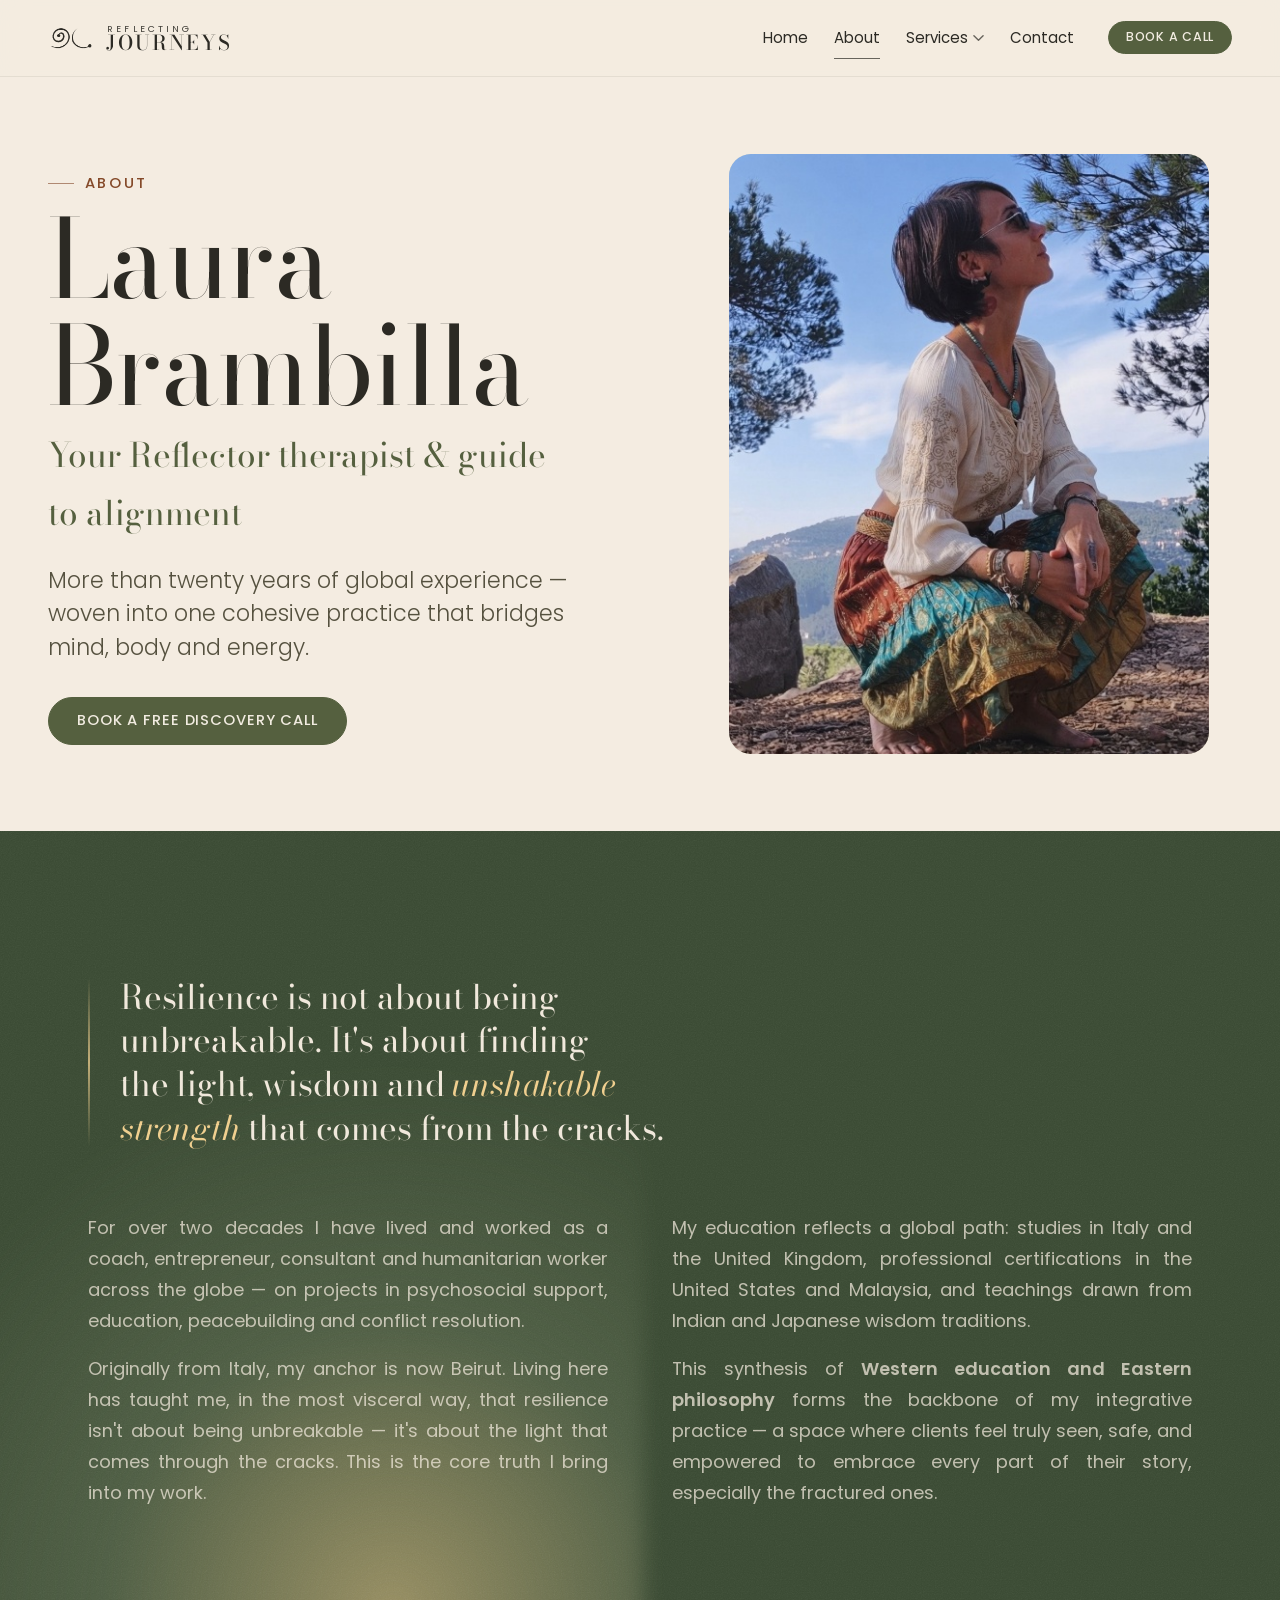
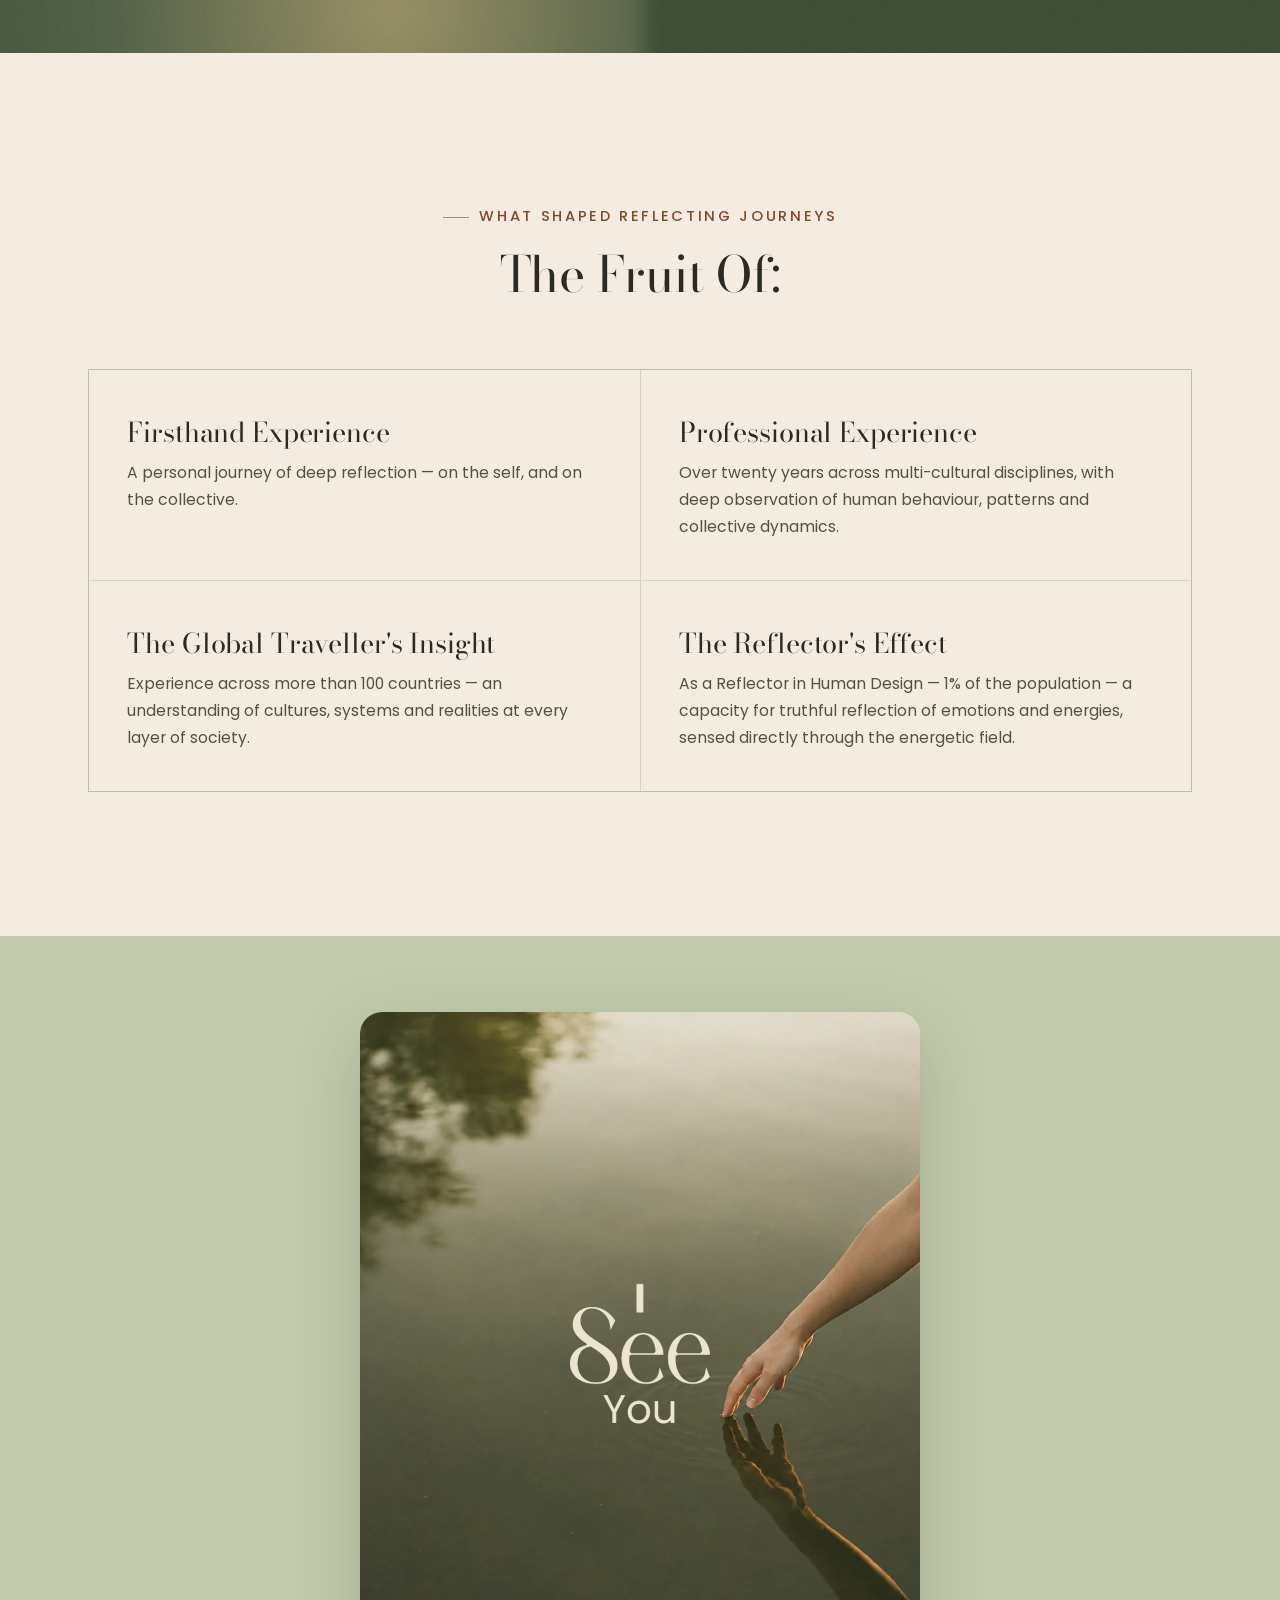
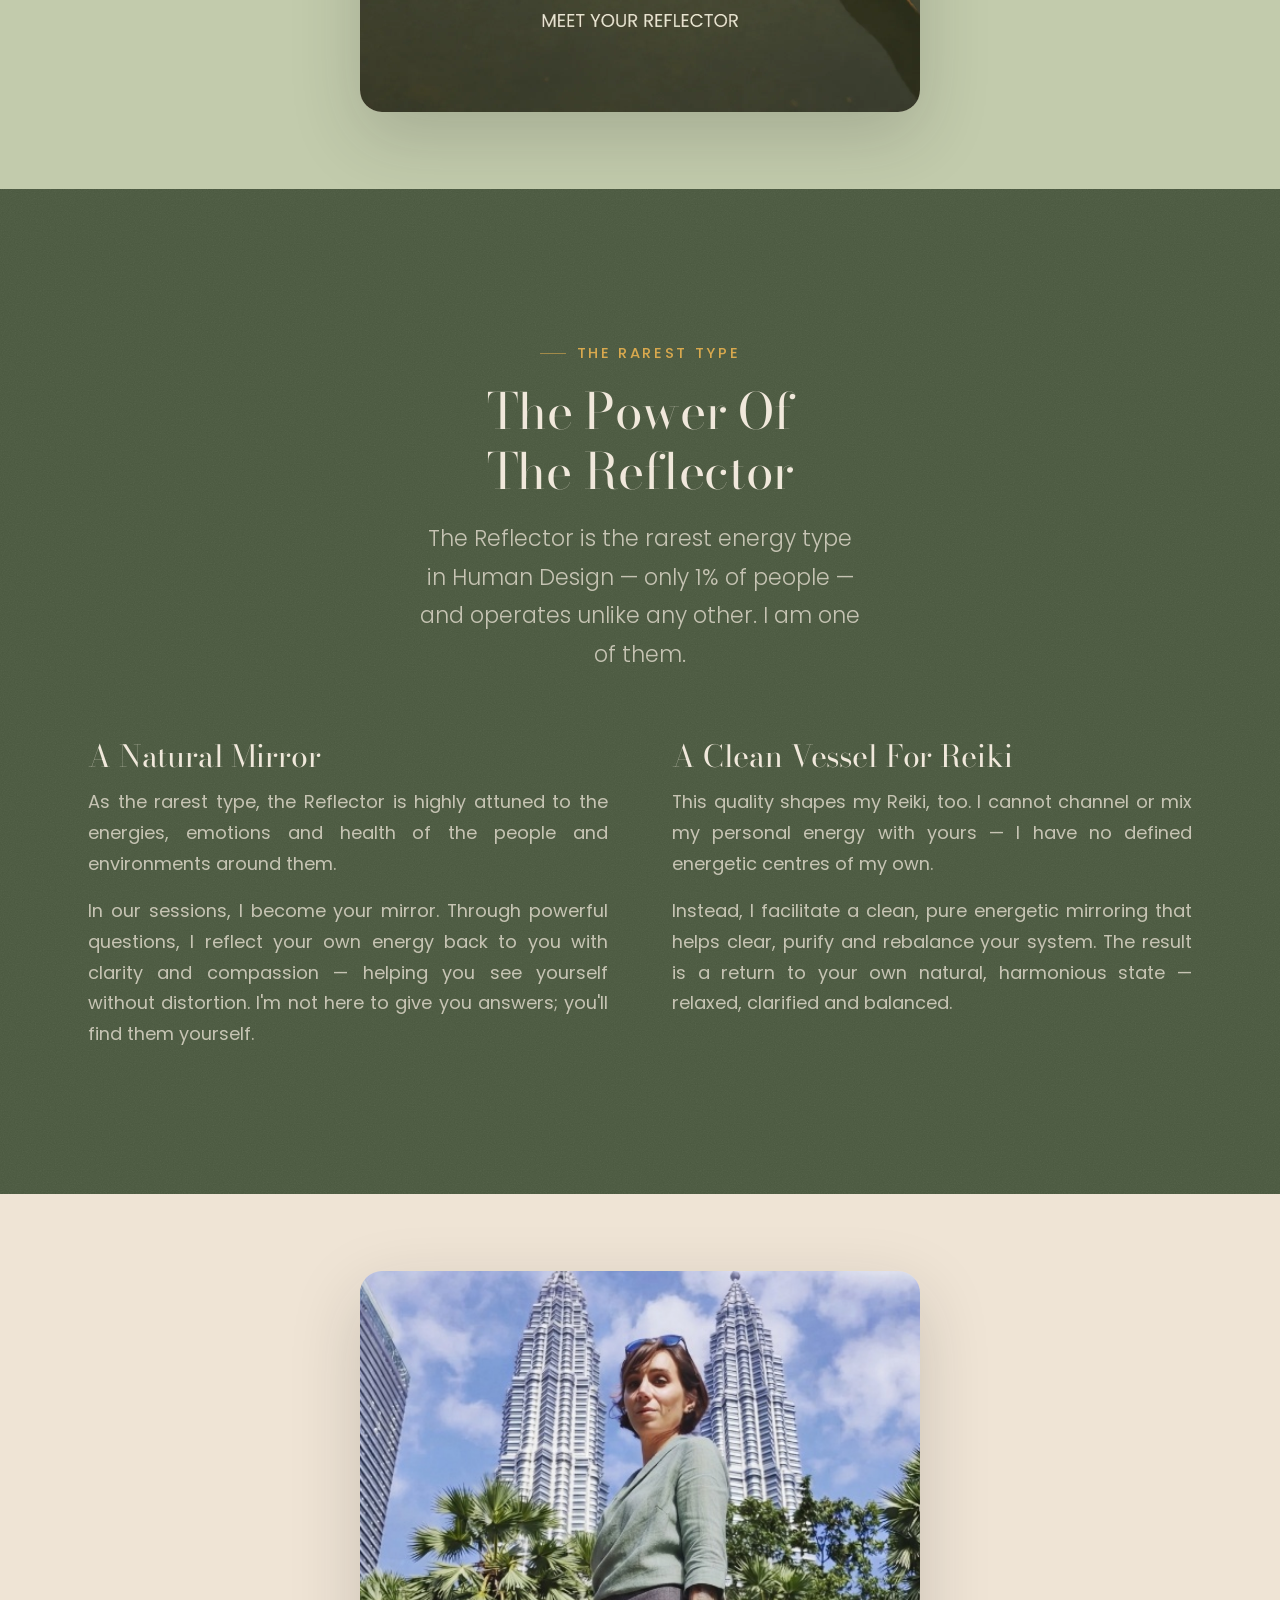
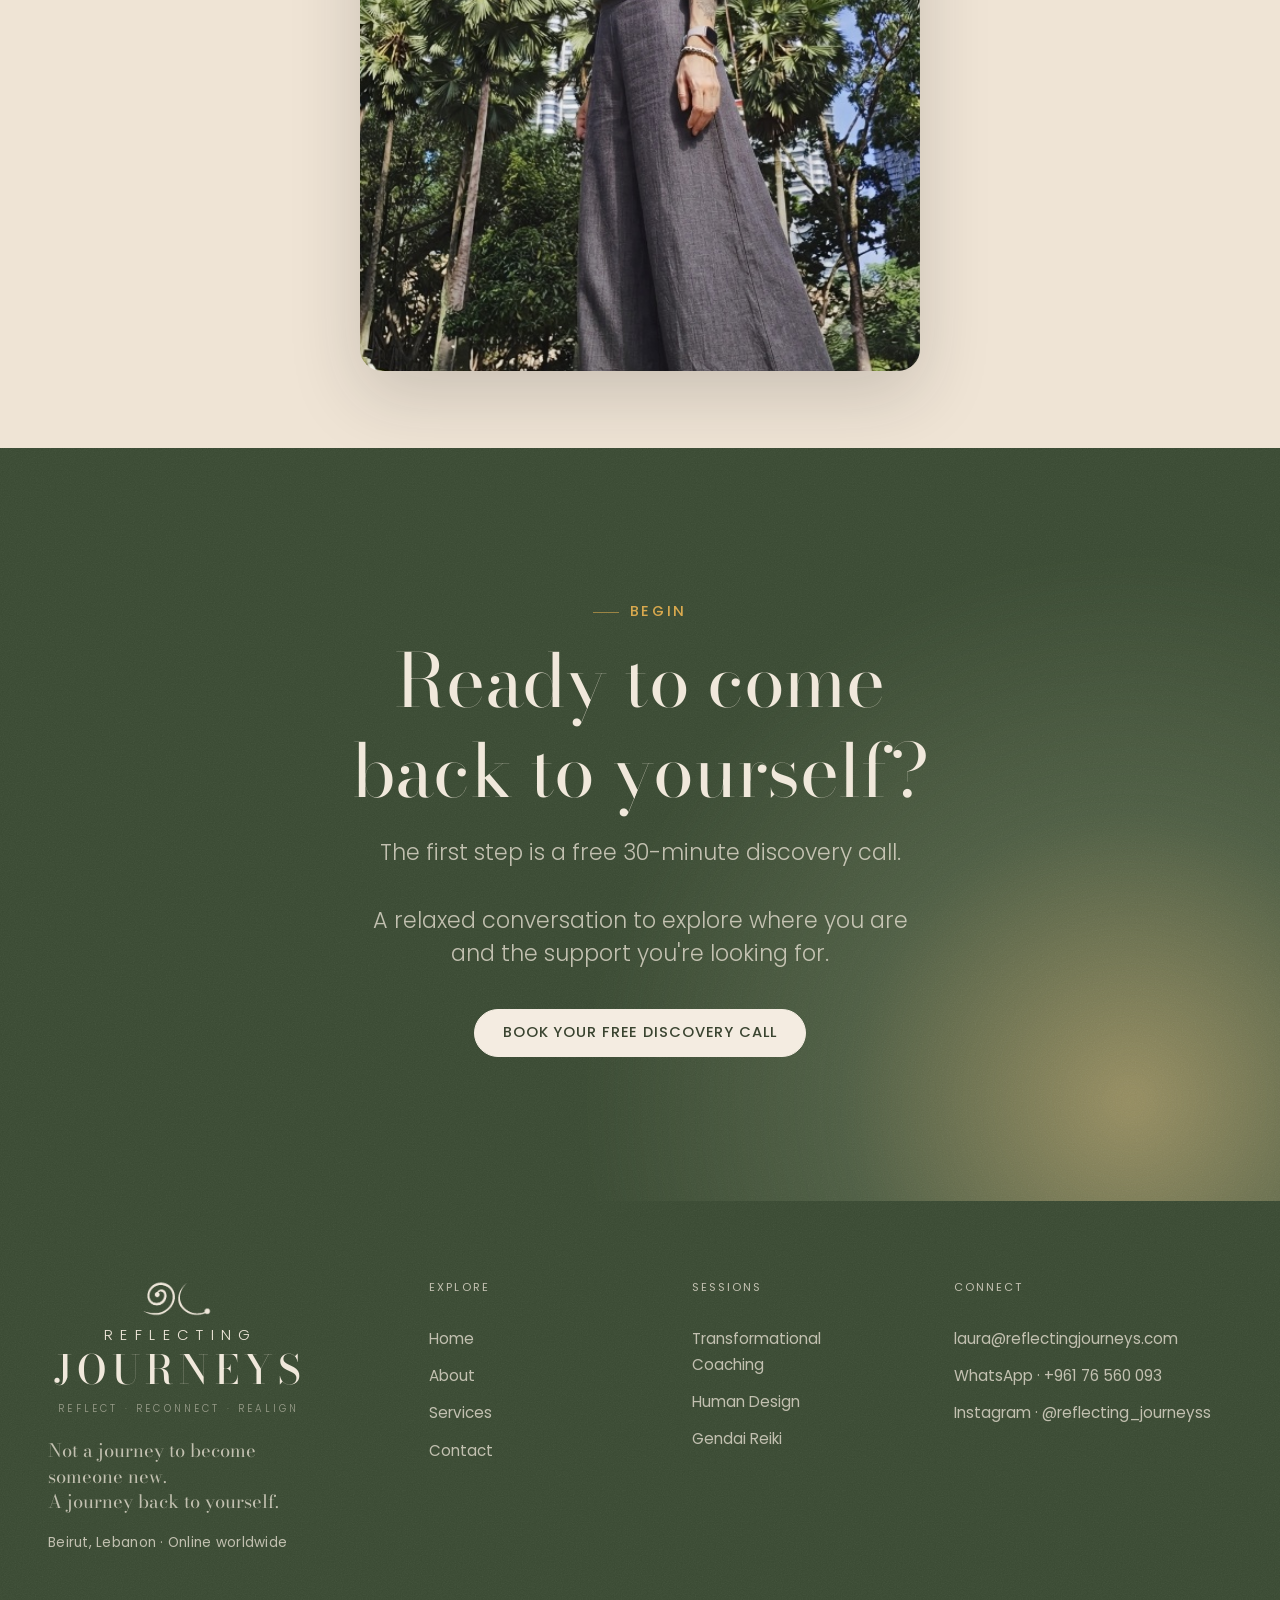
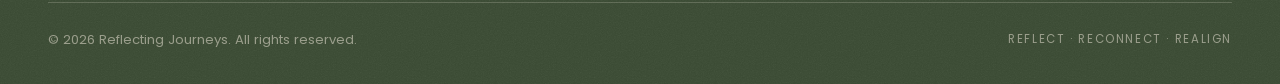
==== about.html @ 95a83d09 "Correction + simplification pass (round 2) - Hero: Laura-under-trees photo, cream eyebrow (no brown-" ====
<!doctype html>
<html lang="en">
<head>
  <meta charset="utf-8" />
  <meta name="viewport" content="width=device-width, initial-scale=1" />
  <script>document.documentElement.classList.add('js');</script>
  <title>About Laura Brambilla — Reflecting Journeys</title>
  <meta name="description" content="Laura Brambilla — Reflector therapist and guide to alignment. More than twenty years of global experience across coaching, humanitarian work and energy healing, from Italy to Beirut and over 100 countries." />
  <link rel="canonical" href="https://reflecting-journeys.netlify.app/about.html" />

  <!-- Open Graph / social -->
  <meta property="og:type" content="website" />
  <meta property="og:site_name" content="Reflecting Journeys" />
  <meta property="og:title" content="About Laura Brambilla — Reflecting Journeys" />
  <meta property="og:description" content="Laura Brambilla — Reflector therapist and guide to alignment. More than twenty years of global experience across coaching, humanitarian work and energy healing, from Italy to Beirut and over 100 countries." />
  <meta property="og:url" content="https://reflecting-journeys.netlify.app/about.html" />
  <meta property="og:image" content="https://reflecting-journeys.netlify.app/images/uploads/laura-hero.jpg" />
  <meta name="twitter:card" content="summary_large_image" />

  <!-- Icons -->
  <link rel="icon" href="images/favicon.png" type="image/png" />
  <link rel="apple-touch-icon" href="images/favicon.png" />
  <meta name="theme-color" content="#3a4430" />

  <!-- Fonts: Poppins (body) + Fraunces (temporary display fallback for Gamgote) -->
  <link rel="preconnect" href="https://fonts.googleapis.com" />
  <link rel="preconnect" href="https://fonts.gstatic.com" crossorigin />
  <link href="https://fonts.googleapis.com/css2?family=Bodoni+Moda:ital,opsz,wght@0,6..96,400;0,6..96,500;0,6..96,600;1,6..96,400;1,6..96,500&family=Poppins:ital,wght@0,300;0,400;0,500;0,600;1,400&display=swap" rel="stylesheet" />
  <link rel="stylesheet" href="styles.css" />
  <link rel="stylesheet" href="brand.css" />

  <!-- Styles -->

</head>
<body class="">
  <a class="skip-link" href="#main">Skip to content</a>
  <header class="site-header" data-header>
    <div class="site-header__inner container container--wide">
      <a class="logo" href="index.html" aria-label="Reflecting Journeys — home">
        <span class="logo__mark" aria-hidden="true"></span>
        <span class="logo__word" aria-hidden="true">
          <span class="logo__word-top">Reflecting</span>
          <span class="logo__word-bottom">Journeys</span>
        </span>
      </a>

      <nav class="nav" id="primary-nav" aria-label="Primary">
        <ul class="nav__list">
          <li><a data-nav="home" href="index.html">Home</a></li>
          <li><a data-nav="about" href="about.html" aria-current="page" class="is-current">About</a></li>
          <li class="nav__item-has-sub" data-submenu>
            <a data-nav="services" href="services.html" class="nav__sub-toggle" aria-haspopup="true" aria-expanded="false">
              Services
              <svg class="nav__chev" viewBox="0 0 12 8" width="11" height="8" aria-hidden="true"><path d="M1 1.5 6 6.5 11 1.5" fill="none" stroke="currentColor" stroke-width="1.5" stroke-linecap="round" stroke-linejoin="round"/></svg>
            </a>
            <div class="nav__sub" role="menu">
              <span class="nav__sub-label">The Reflecting Journey</span>
              <a role="menuitem" href="coaching.html" class="nav__sub-link">
                <span class="nav__sub-num">01</span>
                <span><span class="nav__sub-title">Transformational Coaching</span><span class="nav__sub-desc">The Mind — Reflect</span></span>
              </a>
              <a role="menuitem" href="human-design.html" class="nav__sub-link">
                <span class="nav__sub-num">02</span>
                <span><span class="nav__sub-title">Human Design</span><span class="nav__sub-desc">The Mechanics — Reconnect</span></span>
              </a>
              <a role="menuitem" href="reiki.html" class="nav__sub-link">
                <span class="nav__sub-num">03</span>
                <span><span class="nav__sub-title">Gendai Reiki</span><span class="nav__sub-desc">The Body — Realign</span></span>
              </a>
              <a role="menuitem" href="services.html" class="nav__sub-all link">All services <span class="link__arrow" aria-hidden="true">→</span></a>
            </div>
          </li>
          <li><a data-nav="contact" href="contact.html">Contact</a></li>
        </ul>
        <a class="btn btn--primary btn--sm nav__cta" href="contact.html#book">Book a Call</a>
      </nav>

      <button class="nav-toggle" aria-expanded="false" aria-controls="primary-nav" aria-label="Open menu" data-nav-toggle>
        <span></span><span></span>
      </button>
    </div>
  </header>

  <main id="main">


  <!-- ============ PAGE HERO ============ -->
  <section class="page-hero bg-cream">
    <div class="container container--wide page-hero__inner">
      <div class="page-hero__text" data-reveal>
        <p class="eyebrow">About</p>
        <h1 class="page-hero__title font-display">Laura Brambilla</h1>
        <p class="page-hero__sub">Your Reflector therapist &amp; guide to alignment</p>
        <p class="lead page-hero__lead" data-cms="about.lead">More than twenty years of global experience — woven into one cohesive practice that bridges mind, body and energy.</p>
        <a class="btn btn--primary" href="contact.html#book">Book a free discovery call</a>
      </div>
      <figure class="editorial-image editorial-image--rounded is-zoom page-hero__image" style="--ar: 4/5; --pos: 50% 20%"
              data-reveal="mask" data-placeholder="Laura — portrait">
        <img src="images/uploads/laura-nature.jpg" data-cms-img="images.about.main" alt="Laura Brambilla outdoors in nature" loading="lazy" decoding="async" />
      </figure>
    </div>
  </section>

  <!-- ============ STORY / RESILIENCE ============ -->
  <section class="section bg-deepest grain bloom bloom--left on-dark" aria-labelledby="story-title">
    <div class="container">
      <div class="pull-band" data-reveal>
        <span class="crack__line" aria-hidden="true"></span>
        <h2 id="story-title" class="pull-band__quote font-display">
          Resilience is not about being unbreakable. It's about finding the light, wisdom and <em>unshakable strength</em> that comes from the cracks.
        </h2>
      </div>
      <div class="two-col two-col--text" data-reveal data-reveal-delay="0.1s">
        <div class="prose">
          <p data-cms="about.story_p1">For over two decades I have lived and worked as a coach, entrepreneur, consultant and humanitarian worker across the globe — on projects in psychosocial support, education, peacebuilding and conflict resolution.</p>
          <p data-cms="about.story_p2">Originally from Italy, my anchor is now Beirut. Living here has taught me, in the most visceral way, that resilience isn't about being unbreakable — it's about the light that comes through the cracks. This is the core truth I bring into my work.</p>
        </div>
        <div class="prose">
          <p data-cms="about.story_p3">My education reflects a global path: studies in Italy and the United Kingdom, professional certifications in the United States and Malaysia, and teachings drawn from Indian and Japanese wisdom traditions.</p>
          <p data-cms="about.story_p4">This synthesis of <strong>Western education and Eastern philosophy</strong> forms the backbone of my integrative practice — a space where clients feel truly seen, safe, and empowered to embrace every part of their story, especially the fractured ones.</p>
        </div>
      </div>
    </div>
  </section>

  <!-- ============ WHAT SHAPED RJ — four pillars ============ -->
  <section class="section bg-cream" aria-labelledby="fruit-title">
    <div class="container">
      <div class="section-heading is-centered" data-reveal>
        <p class="eyebrow is-centered">What shaped Reflecting Journeys</p>
        <h2 id="fruit-title" class="section-heading__title">The Fruit Of:</h2>
      </div>
      <ol class="pillars pillars--unnumbered" data-stagger data-reveal>
        <li class="pillar">
          <h3 class="pillar__title font-display">Firsthand Experience</h3>
          <p>A personal journey of deep reflection — on the self, and on the collective.</p>
        </li>
        <li class="pillar">
          <h3 class="pillar__title font-display">Professional Experience</h3>
          <p>Over twenty years across multi-cultural disciplines, with deep observation of human behaviour, patterns and collective dynamics.</p>
        </li>
        <li class="pillar">
          <h3 class="pillar__title font-display">The Global Traveller's Insight</h3>
          <p>Experience across more than 100 countries — an understanding of cultures, systems and realities at every layer of society.</p>
        </li>
        <li class="pillar">
          <h3 class="pillar__title font-display">The Reflector's Effect</h3>
          <p>As a Reflector in Human Design — 1% of the population — a capacity for truthful reflection of emotions and energies, sensed directly through the energetic field.</p>
        </li>
      </ol>
    </div>
  </section>

  <!-- ============ I SEE YOU (brand poster) ============ -->
  <section class="poster-moment bg-sage">
    <div class="container">
      <figure class="poster-figure" data-reveal>
        <img src="images/brand/i-see-you.webp" alt="I see you — meet your Reflector" loading="lazy" decoding="async" />
      </figure>
    </div>
  </section>

  <!-- ============ THE POWER OF THE REFLECTOR ============ -->
  <section class="section bg-deep grain on-dark reflector" aria-labelledby="reflector-title">
    <div class="container">
      <div class="section-heading is-centered" data-reveal>
        <p class="eyebrow is-centered">The rarest type</p>
        <h2 id="reflector-title" class="section-heading__title">The Power Of The Reflector</h2>
        <p class="section-heading__intro">The Reflector is the rarest energy type in Human Design — only 1% of people — and operates unlike any other. I am one of them.</p>
      </div>
      <div class="reflector__grid" data-reveal data-reveal-delay="0.1s">
        <div class="reflector__col prose">
          <h3 class="font-display reflector__h3">A Natural Mirror</h3>
          <p>As the rarest type, the Reflector is highly attuned to the energies, emotions and health of the people and environments around them.</p>
          <p>In our sessions, I become your mirror. Through powerful questions, I reflect your own energy back to you with clarity and compassion — helping you see yourself without distortion. I'm not here to give you answers; you'll find them yourself.</p>
        </div>
        <div class="reflector__col prose">
          <h3 class="font-display reflector__h3">A Clean Vessel For Reiki</h3>
          <p>This quality shapes my Reiki, too. I cannot channel or mix my personal energy with yours — I have no defined energetic centres of my own.</p>
          <p>Instead, I facilitate a clean, pure energetic mirroring that helps clear, purify and rebalance your system. The result is a return to your own natural, harmonious state — relaxed, clarified and balanced.</p>
        </div>
      </div>
    </div>
  </section>

  <!-- ============ LAURA — TRAVEL (Petronas Towers) ============ -->
  <section class="poster-moment bg-cream-2">
    <div class="container">
      <figure class="poster-figure" data-reveal>
        <img src="images/uploads/laura-towers.jpg" alt="Laura Brambilla standing before the Petronas Twin Towers" loading="lazy" decoding="async" style="object-position: 50% 28%" />
      </figure>
    </div>
  </section>

  <!-- ============ CTA ============ -->
  <section class="section booking-cta bg-deepest grain bloom bloom--bottom-right on-dark" aria-labelledby="booking-cta-title">
    <div class="container container--text text-center">
      <p class="eyebrow is-centered" data-reveal>Begin</p>
      <h2 id="booking-cta-title" class="booking-cta__title" data-reveal>Ready to come back to yourself?</h2>
      <p class="lead booking-cta__lead" data-reveal>
        The first step is a free 30-minute discovery call.<br /><br />
        A relaxed conversation to explore where you are and the support you're looking for.
      </p>
      <div class="booking-cta__actions" data-reveal>
        <a class="btn btn--primary" href="contact.html#book">Book your free discovery call</a>
      </div>
    </div>
  </section>


  </main>
  <footer class="site-footer bg-deepest grain on-dark" role="contentinfo">
    <div class="container container--wide">
      <div class="site-footer__top">
        <div class="site-footer__brand">
          <a class="logo-lockup logo--footer" href="index.html" aria-label="Reflecting Journeys — home">
            <span class="logo-lockup__mark" aria-hidden="true"></span>
            <span class="logo-lockup__reflecting">Reflecting</span>
            <span class="logo-lockup__journeys">Journeys</span>
            <span class="logo-lockup__tag">Reflect · Reconnect · Realign</span>
          </a>
          <p class="site-footer__tag">Not a journey to become someone new.<br />A journey back to yourself.</p>
          <p class="site-footer__loc">Beirut, Lebanon · Online worldwide</p>
        </div>

        <nav class="site-footer__nav" aria-label="Footer">
          <p class="site-footer__col-label">Explore</p>
          <a href="index.html">Home</a>
          <a href="about.html">About</a>
          <a href="services.html">Services</a>
          <a href="contact.html">Contact</a>
        </nav>

        <nav class="site-footer__nav" aria-label="Services">
          <p class="site-footer__col-label">Sessions</p>
          <a href="coaching.html">Transformational Coaching</a>
          <a href="human-design.html">Human Design</a>
          <a href="reiki.html">Gendai Reiki</a>
        </nav>

        <div class="site-footer__connect">
          <p class="site-footer__col-label">Connect</p>
          <a href="mailto:laura@reflectingjourneys.com" class="site-footer__contact">laura@reflectingjourneys.com</a>
          <a href="https://wa.me/96176560093" target="_blank" rel="noopener" class="site-footer__contact">WhatsApp · +961 76 560 093</a>
          <a href="https://instagram.com/reflecting_journeyss" target="_blank" rel="noopener" class="site-footer__contact">Instagram · @reflecting_journeyss</a>
        </div>
      </div>

      <div class="site-footer__base">
        <p>© <span data-year>2026</span> Reflecting Journeys. All rights reserved.</p>
        <p class="site-footer__made">Reflect · Reconnect · Realign</p>
      </div>
    </div>
  </footer>

  <script src="script.js" defer></script>

</body>
</html>
---- styles.css ----
/* ============================================================
   REFLECTING JOURNEYS — Fonts
   Primary/display = GAMGOTE (brand). Not yet supplied — see below.
   Secondary/body  = POPPINS (loaded via Google Fonts in <head>).
   Temporary display fallback = FRAUNCES (elegant high-contrast serif).
   ============================================================ */

/* ---------------------------------------------------------
   DROP-IN GAMGOTE  ← when Laura provides the font files
   1. Place gamgote.woff2 (+ optional gamgote-italic.woff2) in assets/fonts/
   2. Uncomment the @font-face block below.
   Nothing else changes — "Gamgote" is already first in --font-display.
   ---------------------------------------------------------
@font-face {
  font-family: "Gamgote";
  src: url("fonts/gamgote.woff2") format("woff2");
  font-weight: 400 600;
  font-style: normal;
  font-display: swap;
}
@font-face {
  font-family: "Gamgote";
  src: url("fonts/gamgote-italic.woff2") format("woff2");
  font-weight: 400 600;
  font-style: italic;
  font-display: swap;
}
--------------------------------------------------------- */

/* Display type: Bodoni Moda (elegant editorial fallback for Gamgote).
   Ligatures OFF everywhere on the display face — some pairings (e.g. "fl",
   "fi") rendered awkwardly, so we disable discretionary/standard ligatures. */
.font-display, h1, h2, h3, h4, .h1, .h2, .h3, .display, .title-mixed {
  font-optical-sizing: auto;
  font-variant-ligatures: none;
  font-feature-settings: "liga" 0, "clig" 0, "dlig" 0;
}
/* ============================================================
   REFLECTING JOURNEYS — Design Tokens
   The single source of truth for colour, type, space, motion.
   Derived from "REFLECTING JOURNEYS presentation GREEN" brand deck.
   ============================================================ */

:root {
  /* ---------------------------------------------------------
     1 · RAW PALETTE  (brand deck)
     --------------------------------------------------------- */
  /* Lights — warm cream / blush family */
  --rj-cream:        #f4ece1;  /* main reading paper (softened cream) */
  --rj-cream-2:      #efe4d5;  /* slightly deeper cream */
  --rj-blush:        #f2e0d1;  /* deck blush — warm panel surface */
  --rj-sand:         #e7d7c4;  /* sand / warm border tint */

  /* Sage / olive greens */
  --rj-sage-pale:    #c2cbac;  /* pale sage panels */
  --rj-sage:         #a9b48f;  /* sage */
  --rj-sage-muted:   #838b6c;  /* muted olive */
  --rj-olive:        #55603f;  /* olive */
  --rj-olive-deep:   #3a4430;  /* deep olive — immersive ground */
  --rj-olive-black:  #232a1c;  /* olive-black — deepest ground */

  /* Neutrals / charcoal */
  --rj-charcoal:     #231f20;  /* near-black (deck) */
  --rj-ink:          #2c2a24;  /* body ink on light */
  --rj-ink-soft:     #55513f;  /* secondary text on light (warm) */

  /* Earth accents */
  --rj-brown:        #6e5a44;  /* earthy brown */
  --rj-brown-deep:   #54361d;  /* deep brown */
  --rj-clay:         #844929;  /* clay brown */
  --rj-terracotta:   #a94d25;  /* terracotta accent */
  --rj-honey:        #d9a94e;  /* honey/amber light accent (muted from #fcb74b) */
  --rj-honey-lit:    #f0cf8f;  /* honey highlight */

  /* ---------------------------------------------------------
     2 · SEMANTIC TOKENS  (use THESE in components)
     The site reads as warm light surfaces punctuated by
     deep, immersive dark-olive/charcoal sections.
     --------------------------------------------------------- */
  /* Light surfaces */
  --surface:          var(--rj-cream);      /* default page background */
  --surface-2:        var(--rj-cream-2);    /* alternating band */
  --surface-panel:    var(--rj-blush);      /* raised panel / card on light */
  --surface-sage:     var(--rj-sage-pale);  /* soft sage section */

  /* Dark / immersive surfaces */
  --surface-deep:     #4b5940;              /* immersive branded green (lighter/greener than before) */
  --surface-deepest:  #3a4a33;              /* hero / footer ground — green, not near-black */
  --surface-char:     var(--rj-charcoal);   /* charcoal ground */

  /* Text on light */
  --text:             var(--rj-ink);
  --text-soft:        var(--rj-ink-soft);
  --text-mute:        color-mix(in oklab, var(--rj-ink-soft) 72%, var(--rj-cream));

  /* Text on dark */
  --text-on-dark:        #f0e8db;
  --text-on-dark-soft:   color-mix(in oklab, #f0e8db 74%, transparent);
  --text-on-dark-mute:   color-mix(in oklab, #f0e8db 52%, transparent);

  /* Accents & lines */
  --accent:           var(--rj-olive);      /* primary interactive green */
  --accent-deep:      var(--rj-olive-deep);
  --accent-warm:      var(--rj-clay);       /* warm accent for micro-details */
  --accent-honey:     var(--rj-honey);      /* the "light" accent (sparingly) */
  --line:             color-mix(in oklab, var(--rj-ink) 14%, transparent);
  --line-soft:        color-mix(in oklab, var(--rj-ink) 8%, transparent);
  --line-on-dark:     color-mix(in oklab, #f0e8db 20%, transparent);

  /* Focus ring */
  --focus:            var(--rj-clay);

  /* ---------------------------------------------------------
     3 · TYPOGRAPHY
     Primary/display = Gamgote (fallback Fraunces until file added)
     Secondary/body  = Poppins
     --------------------------------------------------------- */
  --font-display: "Gamgote", "Bodoni Moda", "Didot", "Cormorant Garamond", Georgia, serif;
  --font-body:    "Poppins", -apple-system, BlinkMacSystemFont, "Segoe UI", system-ui, sans-serif;

  /* Fluid type scale — min at 360px, max at ~1440px */
  --step--1: clamp(0.82rem, 0.78rem + 0.18vw, 0.92rem);   /* fine print / captions */
  --step-0:  clamp(1rem, 0.96rem + 0.22vw, 1.12rem);      /* body */
  --step-1:  clamp(1.16rem, 1.08rem + 0.4vw, 1.4rem);     /* lead / large body */
  --step-2:  clamp(1.5rem, 1.3rem + 1vw, 2.1rem);         /* h3 / small headings */
  --step-3:  clamp(2rem, 1.6rem + 2vw, 3.1rem);           /* h2 */
  --step-4:  clamp(2.6rem, 1.9rem + 3.4vw, 4.6rem);       /* h1 */
  --step-5:  clamp(3.2rem, 2rem + 6vw, 7rem);             /* hero / editorial display */

  --leading-tight:  1.08;
  --leading-snug:   1.22;
  --leading-body:   1.72;
  --tracking-wide:  0.18em;   /* eyebrows / small caps */
  --tracking-logo:  0.34em;   /* "REFLECTING" lockup */

  /* ---------------------------------------------------------
     4 · SPACE & LAYOUT
     --------------------------------------------------------- */
  --space-3xs: 0.25rem;
  --space-2xs: 0.5rem;
  --space-xs:  0.75rem;
  --space-sm:  1rem;
  --space-md:  1.5rem;
  --space-lg:  2.5rem;
  --space-xl:  4rem;
  --space-2xl: 6rem;
  --space-3xl: 9rem;

  --section-pad: clamp(4.5rem, 3rem + 8vw, 9rem);   /* vertical section rhythm */

  --container:      1200px;   /* standard content width */
  --container-wide: 1440px;   /* wide editorial */
  --container-text: 68ch;     /* comfortable reading measure */
  --gutter: clamp(1.25rem, 5vw, 3rem);

  /* ---------------------------------------------------------
     5 · RADII, SHADOW, BLUR  (restrained — brand avoids heavy rounding)
     --------------------------------------------------------- */
  --radius-xs: 4px;
  --radius-sm: 8px;
  --radius:    14px;
  --radius-lg: 22px;
  --radius-pill: 999px;

  --shadow-sm: 0 1px 2px color-mix(in oklab, var(--rj-charcoal) 8%, transparent),
               0 6px 18px color-mix(in oklab, var(--rj-charcoal) 6%, transparent);
  --shadow-md: 0 10px 40px color-mix(in oklab, var(--rj-charcoal) 12%, transparent);
  --shadow-lg: 0 24px 70px color-mix(in oklab, var(--rj-charcoal) 18%, transparent);

  /* ---------------------------------------------------------
     6 · MOTION  (subtle, meditative)
     --------------------------------------------------------- */
  --ease-out:   cubic-bezier(0.22, 0.68, 0.28, 1);
  --ease-in-out:cubic-bezier(0.65, 0, 0.35, 1);
  --ease-soft:  cubic-bezier(0.33, 0.02, 0.15, 1);

  --dur-fast:   0.28s;
  --dur:        0.5s;
  --dur-slow:   0.85s;
  --dur-reveal: 1.1s;

  /* ---------------------------------------------------------
     7 · Z-INDEX
     --------------------------------------------------------- */
  --z-base: 1;
  --z-raised: 10;
  --z-header: 100;
  --z-menu: 200;
  --z-overlay: 300;
}

/* Fine film-grain texture (inline SVG turbulence) for organic dark sections */
:root {
  --grain-tex: url("data:image/svg+xml,%3Csvg xmlns='http://www.w3.org/2000/svg' width='220' height='220'%3E%3Cfilter id='n'%3E%3CfeTurbulence type='fractalNoise' baseFrequency='0.85' numOctaves='2' stitchTiles='stitch'/%3E%3CfeColorMatrix type='saturate' values='0'/%3E%3C/filter%3E%3Crect width='100%25' height='100%25' filter='url(%23n)' opacity='0.55'/%3E%3C/svg%3E");
}

/* Header height as a live variable (used for scroll offsets & mobile menu) */
:root { --header-h: 76px; }
@media (max-width: 640px) { :root { --header-h: 66px; } }
/* ============================================================
   REFLECTING JOURNEYS — Base layer
   Reset · typography · layout primitives · buttons · motion
   ============================================================ */

/* ---------- Reset ---------- */
*, *::before, *::after { box-sizing: border-box; }
* { margin: 0; }
html { -webkit-text-size-adjust: 100%; text-size-adjust: 100%; scroll-behavior: smooth; }
html:focus-within { scroll-behavior: smooth; }

body {
  font-family: var(--font-body);
  font-size: var(--step-0);
  line-height: var(--leading-body);
  font-weight: 400;
  color: var(--text);
  background: var(--surface);
  -webkit-font-smoothing: antialiased;
  -moz-osx-font-smoothing: grayscale;
  text-rendering: optimizeLegibility;
  overflow-x: hidden;
}

img, picture, svg, video, canvas { display: block; max-width: 100%; }
img { height: auto; }
input, button, textarea, select { font: inherit; color: inherit; }
button { background: none; border: 0; cursor: pointer; }
a { color: inherit; text-decoration: none; }
ul, ol { list-style: none; padding: 0; }
:where(p, li) { text-wrap: pretty; }
h1, h2, h3, h4 { text-wrap: balance; }

::selection { background: color-mix(in oklab, var(--rj-clay) 30%, transparent); color: var(--rj-charcoal); }

/* ---------- Focus ---------- */
:focus-visible {
  outline: 2px solid var(--focus);
  outline-offset: 3px;
  border-radius: var(--radius-xs);
}
.on-dark :focus-visible { outline-color: var(--rj-honey-lit); }

/* Skip link */
.skip-link {
  position: absolute; left: 50%; top: 0; transform: translate(-50%, -120%);
  background: var(--rj-charcoal); color: var(--text-on-dark);
  padding: 0.6rem 1.2rem; border-radius: 0 0 var(--radius-sm) var(--radius-sm);
  z-index: var(--z-overlay); transition: transform var(--dur-fast) var(--ease-out);
}
.skip-link:focus { transform: translate(-50%, 0); }

/* ============================================================
   TYPOGRAPHY
   ============================================================ */
.font-display { font-family: var(--font-display); font-weight: 400; }
.font-body { font-family: var(--font-body); }

h1, h2, h3, h4, .h1, .h2, .h3 {
  font-family: var(--font-display);
  font-weight: 400;
  line-height: var(--leading-tight);
  letter-spacing: -0.005em;
  color: var(--text);
}
h1, .h1 { font-size: var(--step-4); }
h2, .h2 { font-size: var(--step-3); line-height: var(--leading-snug); }
h3, .h3 { font-size: var(--step-2); line-height: var(--leading-snug); }

/* Display — hero / oversized editorial statements */
.display {
  font-family: var(--font-display);
  font-weight: 400;
  font-size: var(--step-5);
  line-height: 0.98;
  letter-spacing: -0.01em;
}

/* The signature mixed-type title: light Poppins line over a Gamgote line */
.title-mixed { display: grid; gap: 0.1em; }
.title-mixed .kicker {
  font-family: var(--font-body);
  font-weight: 300;
  font-size: 0.42em;
  letter-spacing: 0.04em;
  color: inherit;
  opacity: 0.9;
  text-transform: none;
}

/* Body helpers */
.lead {
  font-size: var(--step-1);
  line-height: 1.5;
  color: var(--text-soft);
  font-weight: 300;
}
.prose { max-width: var(--container-text); }
.prose p + p { margin-top: 1.1em; }
.measure { max-width: 46ch; }

/* Eyebrow / small caps label */
.eyebrow {
  font-family: var(--font-body);
  font-size: var(--step--1);
  font-weight: 500;
  letter-spacing: var(--tracking-wide);
  text-transform: uppercase;
  color: var(--accent-warm);
  display: inline-flex;
  align-items: center;
  gap: 0.7em;
}
.eyebrow::before {
  content: "";
  width: 1.8em; height: 1px;
  background: currentColor;
  opacity: 0.6;
}
.eyebrow.is-centered { justify-content: center; }
.on-dark .eyebrow { color: var(--rj-honey); }

em, .italic { font-style: italic; }
strong { font-weight: 600; color: inherit; }

/* Emphasis inside display headings */
.display em, h1 em, h2 em { font-style: italic; color: var(--accent); }
.on-dark .display em, .on-dark h1 em, .on-dark h2 em { color: var(--rj-honey-lit); }

/* ============================================================
   LAYOUT PRIMITIVES
   ============================================================ */
.container {
  width: 100%;
  max-width: var(--container);
  margin-inline: auto;
  padding-inline: var(--gutter);
}
.container--wide { max-width: var(--container-wide); }
.container--text { max-width: calc(var(--container-text) + 2 * var(--gutter)); }

.section { padding-block: var(--section-pad); position: relative; }
.section--tight { padding-block: clamp(3rem, 2rem + 5vw, 5rem); }
.section--flush-top { padding-top: 0; }

/* Surface variants */
.bg-cream    { background: var(--surface); color: var(--text); }
.bg-cream-2  { background: var(--surface-2); color: var(--text); }
.bg-blush    { background: var(--surface-panel); color: var(--text); }
.bg-sage     { background: var(--surface-sage); color: var(--text); }
.bg-deep     { background: var(--surface-deep); color: var(--text-on-dark); }
.bg-deepest  { background: var(--surface-deepest); color: var(--text-on-dark); }
.bg-charcoal { background: var(--surface-char); color: var(--text-on-dark); }

/* Anything on a dark surface flips text colours */
.on-dark, .bg-deep, .bg-deepest, .bg-charcoal { color: var(--text-on-dark); }
.on-dark h1, .on-dark h2, .on-dark h3, .on-dark .display { color: var(--text-on-dark); }
.on-dark .lead { color: var(--text-on-dark-soft); }
.on-dark p { color: var(--text-on-dark-soft); }

/* Hairline divider between sections when two lights meet */
.section + .section.bg-cream-2, .rule-top { border-top: 1px solid var(--line-soft); }

/* Stack utility */
.stack { display: grid; align-content: start; }
.stack > * + * { margin-top: var(--flow, 1rem); }

/* ============================================================
   ORGANIC TEXTURE — fine grain + light-bloom
   (light entering darkness, not synthetic UI gradients)
   ============================================================ */
/* Subtle film grain applied to dark immersive sections */
.grain { position: relative; isolation: isolate; }
.grain::after {
  content: "";
  position: absolute; inset: 0;
  z-index: 0;
  pointer-events: none;
  opacity: 0.5;
  mix-blend-mode: soft-light;
  background-image: var(--grain-tex);
  background-size: 220px 220px;
}
.grain > * { position: relative; z-index: 1; }

/* A soft directional light bloom — the brand's core "light from dark" move */
.bloom { position: relative; isolation: isolate; overflow: clip; }
.bloom::before {
  content: "";
  position: absolute;
  inset: -20% -10% auto auto;
  width: min(85%, 900px);
  aspect-ratio: 1;
  z-index: 0;
  pointer-events: none;
  background: radial-gradient(circle at 72% 68%,
              color-mix(in oklab, var(--rj-honey-lit) 60%, transparent) 0%,
              color-mix(in oklab, var(--rj-sage) 22%, transparent) 32%,
              transparent 62%);
  filter: blur(10px);
  opacity: 0.85;
}
.bloom > * { position: relative; z-index: 1; }
.bloom--bottom-right::before { inset: auto -8% -25% auto; }
.bloom--left::before { inset: auto auto -30% -20%; }

/* Static bloom only — no perpetual drift animation (performance & calm). */

/* ============================================================
   BUTTONS
   ============================================================ */
.btn {
  --btn-bg: var(--accent);
  --btn-fg: var(--text-on-dark);
  --btn-bd: var(--accent);
  display: inline-flex;
  align-items: center;
  justify-content: center;
  gap: 0.6em;
  font-family: var(--font-body);
  font-size: var(--step--1);
  font-weight: 500;
  letter-spacing: 0.06em;
  text-transform: uppercase;
  line-height: 1;
  padding: 1.05em 1.9em;
  border-radius: var(--radius-pill);
  border: 1px solid var(--btn-bd);
  background: var(--btn-bg);
  color: var(--btn-fg);
  cursor: pointer;
  transition: transform var(--dur-fast) var(--ease-out),
              background var(--dur-fast) var(--ease-out),
              color var(--dur-fast) var(--ease-out),
              border-color var(--dur-fast) var(--ease-out),
              box-shadow var(--dur-fast) var(--ease-out);
  will-change: transform;
}
.btn:hover { transform: translateY(-2px); box-shadow: var(--shadow-md); }
.btn:active { transform: translateY(0); }

.btn--primary { --btn-bg: var(--accent); --btn-fg: #f2ece1; --btn-bd: var(--accent); }
.btn--primary:hover { --btn-bg: var(--accent-deep); }

.btn--ghost { --btn-bg: transparent; --btn-fg: var(--accent-deep); --btn-bd: color-mix(in oklab, var(--accent) 45%, transparent); }
.btn--ghost:hover { --btn-bg: color-mix(in oklab, var(--accent) 10%, transparent); }

.btn--light { --btn-bg: var(--rj-cream); --btn-fg: var(--rj-olive-deep); --btn-bd: var(--rj-cream); }
.btn--light:hover { --btn-bg: #fff; }

/* On dark surfaces */
.on-dark .btn--ghost,
.hero .btn--ghost {
  --btn-fg: var(--text-on-dark);
  --btn-bd: color-mix(in oklab, #f0e8db 60%, transparent);
}
.on-dark .btn--ghost:hover,
.hero .btn--ghost:hover { --btn-bg: color-mix(in oklab, #f0e8db 14%, transparent); --btn-bd: #f0e8db; }
.on-dark .btn--primary { --btn-bg: var(--rj-cream); --btn-fg: var(--rj-olive-deep); --btn-bd: var(--rj-cream); }

.btn--sm { padding: 0.75em 1.35em; font-size: 0.78rem; }
.btn--block { width: 100%; }

/* Text link with underline flourish */
.link {
  display: inline-flex; align-items: center; gap: 0.5em;
  font-family: var(--font-body); font-weight: 500;
  color: var(--accent-deep);
  padding-bottom: 2px;
  background-image: linear-gradient(currentColor, currentColor);
  background-size: 0% 1px; background-position: 0 100%; background-repeat: no-repeat;
  transition: background-size var(--dur) var(--ease-out), gap var(--dur-fast) var(--ease-out), color var(--dur-fast);
}
.link:hover { background-size: 100% 1px; }
.link .link__arrow { transition: transform var(--dur-fast) var(--ease-out); }
.link:hover .link__arrow { transform: translateX(4px); }
.on-dark .link { color: var(--rj-honey-lit); }

/* ============================================================
   MOTION — reveal on scroll (JS toggles .is-in)
   ============================================================ */
/* Reveal applies ONLY when JS is present (html.js is set before paint).
   Without JS — or if the observer never fires (a timer failsafe covers this)
   — everything stays fully visible. Nothing can get stuck hidden.
   Kept deliberately simple: a subtle fade + small rise. No clip-path wipes. */
.js [data-reveal] {
  opacity: 0;
  transform: translateY(16px);
  transition: opacity var(--dur) var(--ease-out), transform var(--dur) var(--ease-out);
  transition-delay: var(--reveal-delay, 0s);
}
.js [data-reveal].is-in { opacity: 1; transform: none; }
/* legacy variants (incl. the old image "mask" wipe) collapse to a plain fade */
.js [data-reveal="fade"],
.js [data-reveal="mask"],
.js [data-reveal="left"],
.js [data-reveal="right"],
.js [data-reveal="rise"] { transform: translateY(16px); }
.js [data-reveal="fade"].is-in,
.js [data-reveal="mask"].is-in { transform: none; }

/* Stagger children */
.js [data-stagger] > * {
  opacity: 0; transform: translateY(14px);
  transition: opacity var(--dur) var(--ease-out), transform var(--dur) var(--ease-out);
}
.js [data-stagger].is-in > * { opacity: 1; transform: none; }
.js [data-stagger].is-in > *:nth-child(1) { transition-delay: 0.04s; }
.js [data-stagger].is-in > *:nth-child(2) { transition-delay: 0.10s; }
.js [data-stagger].is-in > *:nth-child(3) { transition-delay: 0.16s; }
.js [data-stagger].is-in > *:nth-child(4) { transition-delay: 0.22s; }
.js [data-stagger].is-in > *:nth-child(5) { transition-delay: 0.28s; }
.js [data-stagger].is-in > *:nth-child(6) { transition-delay: 0.34s; }

@media (prefers-reduced-motion: reduce) {
  html:focus-within { scroll-behavior: auto; }
  html { scroll-behavior: auto; }
  *, *::before, *::after {
    animation-duration: 0.001ms !important;
    animation-iteration-count: 1 !important;
    transition-duration: 0.001ms !important;
    scroll-behavior: auto !important;
  }
  [data-reveal], [data-stagger] > * { opacity: 1 !important; transform: none !important; clip-path: none !important; }
  .btn:hover { transform: none; }
}

/* ---------- small utilities ---------- */
.text-center { text-align: center; }
.mx-auto { margin-inline: auto; }
.visually-hidden {
  position: absolute !important; width: 1px; height: 1px;
  padding: 0; margin: -1px; overflow: hidden; clip: rect(0 0 0 0); white-space: nowrap; border: 0;
}
.no-scroll { overflow: hidden; }
/* ============================================================
   REFLECTING JOURNEYS — Components
   Header · nav · logo · footer · booking CTA · reusable primitives
   ============================================================ */

/* ============================================================
   LOGO
   ============================================================ */
/* Header logo = full compact lockup: official emblem + REFLECTING / Journeys wordmark.
   Emblem via CSS mask, wordmark in currentColor, so the whole lockup inherits the
   header's text colour (cream over the dark hero, ink once scrolled). */
.logo {
  display: inline-flex;
  align-items: center;
  gap: 0.62rem;
  color: currentColor;
  line-height: 1;
  padding-block: 0.2rem;
}
.logo__mark {
  width: 46px;
  height: 26px;
  flex: none;
  background: currentColor;
  -webkit-mask: url("images/rj-emblem.png") center / contain no-repeat;
          mask: url("images/rj-emblem.png") center / contain no-repeat;
  transition: opacity var(--dur-fast) var(--ease-out);
}
.logo__word { display: grid; gap: 0.14em; }
.logo__word-top {
  font-family: var(--font-body);
  font-size: 0.58rem;
  font-weight: 400;
  letter-spacing: 0.34em;
  text-indent: 0.34em;
  text-transform: uppercase;
  line-height: 1;
  opacity: 0.9;
}
.logo__word-bottom {
  font-family: var(--font-display);
  font-size: 1.28rem;
  font-weight: 500;
  letter-spacing: 0.1em;
  text-indent: 0.1em;
  text-transform: uppercase;
  line-height: 0.82;
}
.logo:hover .logo__mark { opacity: 0.82; }
@media (max-width: 640px) {
  .logo { gap: 0.5rem; }
  .logo__mark { width: 40px; height: 23px; }
  .logo__word-top { font-size: 0.52rem; letter-spacing: 0.3em; text-indent: 0.3em; }
  .logo__word-bottom { font-size: 1.12rem; }
}

/* ============================================================
   HEADER
   ============================================================ */
.site-header {
  position: sticky;
  top: 0;
  z-index: var(--z-header);
  color: var(--text);
  background: color-mix(in oklab, var(--surface) 84%, transparent);
  backdrop-filter: blur(14px) saturate(1.1);
  -webkit-backdrop-filter: blur(14px) saturate(1.1);
  border-bottom: 1px solid var(--line-soft);
  transition: background var(--dur) var(--ease-out), color var(--dur) var(--ease-out),
              box-shadow var(--dur) var(--ease-out), border-color var(--dur) var(--ease-out);
}
.site-header__inner {
  display: flex;
  align-items: center;
  justify-content: space-between;
  gap: 1.5rem;
  min-height: var(--header-h);
  padding-block: 0.65rem;
}

/* Transparent-over-hero variant (home + dark-hero pages) */
body.has-hero .site-header {
  color: var(--text-on-dark);
  background: transparent;
  border-color: transparent;
  backdrop-filter: none;
  -webkit-backdrop-filter: none;
}
body.has-hero .site-header.is-scrolled {
  color: var(--text);
  background: color-mix(in oklab, var(--surface) 88%, transparent);
  border-color: var(--line-soft);
  backdrop-filter: blur(14px) saturate(1.1);
  -webkit-backdrop-filter: blur(14px) saturate(1.1);
  box-shadow: 0 8px 30px color-mix(in oklab, var(--rj-charcoal) 10%, transparent);
}

/* ============================================================
   NAV (desktop)
   ============================================================ */
.nav { display: flex; align-items: center; gap: clamp(1rem, 2.2vw, 2.2rem); }
.nav__list { display: flex; align-items: center; gap: clamp(1rem, 2vw, 2rem); }
.nav__list > li { position: relative; }

.nav a[data-nav], .nav__sub-toggle {
  display: inline-flex;
  align-items: center;
  gap: 0.35em;
  font-family: var(--font-body);
  font-size: 0.94rem;
  font-weight: 400;
  color: currentColor;
  padding-block: 0.4rem;
  position: relative;
  transition: opacity var(--dur-fast) var(--ease-out);
}
.nav a[data-nav]::after, .nav__sub-toggle::after {
  content: "";
  position: absolute;
  left: 0; bottom: -2px;
  width: 100%; height: 1px;
  background: currentColor;
  transform: scaleX(0);
  transform-origin: right;
  transition: transform var(--dur) var(--ease-out);
  opacity: 0.7;
}
.nav a[data-nav]:hover::after,
.nav__item-has-sub:hover .nav__sub-toggle::after,
.nav a[data-nav].is-current::after { transform: scaleX(1); transform-origin: left; }
.nav a[data-nav].is-current { opacity: 1; }
.nav__chev { transition: transform var(--dur-fast) var(--ease-out); opacity: 0.7; }

/* Dropdown */
.nav__sub {
  position: absolute;
  top: calc(100% + 0.6rem);
  left: 50%;
  transform: translate(-50%, 8px);
  min-width: 300px;
  padding: 0.9rem;
  background: var(--surface);
  color: var(--text);
  border: 1px solid var(--line-soft);
  border-radius: var(--radius);
  box-shadow: var(--shadow-lg);
  display: grid;
  gap: 0.15rem;
  opacity: 0;
  visibility: hidden;
  pointer-events: none;
  transition: opacity var(--dur-fast) var(--ease-out), transform var(--dur-fast) var(--ease-out), visibility var(--dur-fast);
  z-index: var(--z-menu);
}
.nav__item-has-sub:hover .nav__sub,
.nav__item-has-sub:focus-within .nav__sub,
.nav__sub.is-open {
  opacity: 1; visibility: visible; pointer-events: auto; transform: translate(-50%, 0);
}
.nav__item-has-sub:hover .nav__chev { transform: rotate(180deg); }
.nav__sub-label {
  font-size: 0.68rem; letter-spacing: var(--tracking-wide); text-transform: uppercase;
  color: var(--accent-warm); padding: 0.4rem 0.6rem 0.5rem;
}
.nav__sub-link {
  display: flex; align-items: baseline; gap: 0.8rem;
  padding: 0.65rem 0.7rem; border-radius: var(--radius-sm);
  transition: background var(--dur-fast) var(--ease-out);
}
.nav__sub-link:hover { background: color-mix(in oklab, var(--accent) 8%, transparent); }
.nav__sub-num { font-family: var(--font-display); font-size: 0.9rem; color: var(--accent); opacity: 0.7; }
.nav__sub-title { display: block; font-weight: 500; font-size: 0.98rem; }
.nav__sub-desc { display: block; font-size: 0.82rem; color: var(--text-mute); }
.nav__sub-all { margin: 0.35rem 0.7rem 0.4rem; font-size: 0.88rem; }

.nav__cta { margin-left: 0.4rem; }
body.has-hero .site-header:not(.is-scrolled) .nav__cta {
  --btn-bg: transparent; --btn-fg: var(--text-on-dark); --btn-bd: color-mix(in oklab, #f0e8db 55%, transparent);
}
body.has-hero .site-header:not(.is-scrolled) .nav__cta:hover { --btn-bg: color-mix(in oklab, #f0e8db 14%, transparent); }

/* Hamburger */
.nav-toggle {
  display: none;
  width: 44px; height: 44px;
  position: relative;
  color: currentColor;
}
.nav-toggle span {
  position: absolute;
  left: 11px; right: 11px; height: 1.6px;
  background: currentColor;
  border-radius: 2px;
  transition: transform var(--dur-fast) var(--ease-out), opacity var(--dur-fast) var(--ease-out);
}
.nav-toggle span:nth-child(1) { top: 18px; }
.nav-toggle span:nth-child(2) { top: 26px; }
.nav-toggle[aria-expanded="true"] span:nth-child(1) { top: 22px; transform: rotate(45deg); }
.nav-toggle[aria-expanded="true"] span:nth-child(2) { top: 22px; transform: rotate(-45deg); }

/* ============================================================
   NAV (mobile)
   ============================================================ */
@media (max-width: 920px) {
  .nav-toggle { display: block; position: relative; z-index: var(--z-overlay); }

  /* Compact dropdown PANEL below the header (not a full-screen takeover).
     Fits its content; scrolls internally only if it would exceed the screen. */
  .nav {
    position: fixed;
    top: var(--header-h); left: 0; right: 0;
    max-height: calc(100dvh - var(--header-h));
    z-index: var(--z-menu);
    display: flex;
    flex-direction: column;
    align-items: stretch;
    gap: 0;
    padding: 0.4rem var(--gutter) 1.3rem;
    background: var(--surface-deepest);
    color: var(--text-on-dark);
    overflow-y: auto;
    -webkit-overflow-scrolling: touch;
    overscroll-behavior: contain;
    border-radius: 0 0 var(--radius-lg) var(--radius-lg);
    box-shadow: 0 26px 50px color-mix(in oklab, var(--rj-olive-black) 55%, transparent);
    opacity: 0;
    visibility: hidden;
    transform: translateY(-10px);
    transition: opacity 0.22s var(--ease-out),
                transform 0.22s var(--ease-out),
                visibility 0.22s;
  }
  .nav.is-open { opacity: 1; visibility: visible; transform: none; }

  /* Dimmed backdrop behind the panel (visual only; tap-to-close handled in JS) */
  body.nav-open::before {
    content: ""; position: fixed; inset: 0; z-index: calc(var(--z-menu) - 1);
    background: color-mix(in oklab, var(--rj-olive-black) 46%, transparent);
    pointer-events: none;
  }

  .nav__list { flex-direction: column; align-items: stretch; gap: 0; width: 100%; }
  .nav__list > li { width: 100%; border-bottom: 1px solid var(--line-on-dark); }
  .nav__list > li:last-child { border-bottom: 0; }

  .nav a[data-nav], .nav__sub-toggle {
    font-family: var(--font-display);
    font-size: 1.3rem;
    font-weight: 400;
    padding-block: 0.72rem;
    width: 100%;
    justify-content: space-between;
  }
  .nav a[data-nav]::after, .nav__sub-toggle::after { display: none; }

  /* Submenu inline, always visible on mobile, compact */
  .nav__sub {
    position: static; transform: none; opacity: 1; visibility: visible; pointer-events: auto;
    min-width: 0; width: 100%; background: transparent; border: 0; box-shadow: none;
    padding: 0.1rem 0 0.6rem; color: var(--text-on-dark);
  }
  /* The desktop dropdown's hover/open state applies transform: translate(-50%, 0)
     globally — on a phone, tapping a service triggers :hover and shifts the whole
     submenu LEFT. Neutralise it here (same specificity, later in source = wins). */
  .nav__item-has-sub:hover .nav__sub,
  .nav__item-has-sub:focus-within .nav__sub,
  .nav__sub.is-open { transform: none; left: auto; }
  .nav__sub-label { color: var(--rj-honey); padding-left: 0.1rem; padding-block: 0.1rem 0.35rem; font-size: 0.64rem; }
  .nav__sub-link { padding-left: 0.1rem; padding-block: 0.42rem; gap: 0.7rem; }
  .nav__sub-link:hover { background: transparent; }
  .nav__sub-title { color: var(--text-on-dark); font-size: 0.98rem; }
  .nav__sub-desc { color: var(--text-on-dark-mute); font-size: 0.8rem; }
  .nav__sub-num { color: var(--rj-honey); }
  .nav__sub-all { margin: 0.3rem 0 0.1rem 0.1rem; }
  .nav__chev { display: none; }

  .nav__cta {
    margin: 1rem 0 0.2rem; align-self: flex-start; font-size: 0.85rem; padding: 0.95em 2rem;
    --btn-bg: var(--rj-cream); --btn-fg: var(--rj-olive-deep); --btn-bd: var(--rj-cream);
  }

  body.nav-open { overflow: hidden; }
  /* Solid header while open so the ✕ stays readable and it reads as one panel.
     Also drop backdrop-filter so the header is NOT a containing block for the
     fixed panel (that was the old clipping bug). */
  body.nav-open .site-header {
    color: var(--text-on-dark);
    background: var(--surface-deepest);
    border-color: transparent; box-shadow: none;
    z-index: var(--z-overlay);            /* header + panel above the dim backdrop */
    -webkit-backdrop-filter: none !important;
            backdrop-filter: none !important;
  }
}

/* ============================================================
   FOOTER
   ============================================================ */
.site-footer { padding-top: clamp(3.5rem, 6vw, 5.5rem); padding-bottom: 2rem; }
.site-footer__top {
  display: grid;
  grid-template-columns: 1.6fr 1fr 1fr 1.4fr;
  gap: clamp(2rem, 5vw, 4rem);
  padding-bottom: 3rem;
}
.logo--footer .logo__mark { width: 52px; height: 30px; }
.site-footer__tag { margin-top: 1.3rem; font-family: var(--font-display); font-size: 1.15rem; line-height: 1.4; color: var(--text-on-dark-soft); }
.site-footer__loc { margin-top: 1rem; font-size: 0.85rem; color: var(--text-on-dark-mute); letter-spacing: 0.02em; }
.site-footer__col-label {
  font-size: 0.7rem; letter-spacing: var(--tracking-wide); text-transform: uppercase;
  color: var(--rj-honey); margin-bottom: 1.1rem;
}
.site-footer__nav { display: flex; flex-direction: column; gap: 0.7rem; }
.site-footer__nav a, .site-footer__contact {
  color: var(--text-on-dark-soft); font-size: 0.95rem; width: fit-content;
  transition: color var(--dur-fast) var(--ease-out);
}
.site-footer__nav a:hover, .site-footer__contact:hover { color: var(--rj-honey-lit); }
.site-footer__connect { display: flex; flex-direction: column; gap: 0.7rem; align-items: flex-start; }
.site-footer__cta { margin-top: 0.8rem; }
.site-footer__base {
  display: flex; align-items: center; justify-content: space-between; flex-wrap: wrap; gap: 1rem;
  padding-top: 1.6rem; border-top: 1px solid var(--line-on-dark);
  font-size: 0.82rem; color: var(--text-on-dark-mute);
}
.site-footer__base p { color: inherit; }
.site-footer__made { letter-spacing: 0.14em; text-transform: uppercase; font-size: 0.72rem; }

@media (max-width: 860px) {
  .site-footer__top { grid-template-columns: 1fr 1fr; gap: 2.5rem 2rem; }
  .site-footer__brand { grid-column: 1 / -1; }
}
@media (max-width: 520px) {
  .site-footer__top { grid-template-columns: 1fr; }
  .site-footer__base { flex-direction: column; align-items: flex-start; }
}

/* ============================================================
   BOOKING CTA
   ============================================================ */
.booking-cta__title { margin-top: 0.7rem; font-size: var(--step-4); }
.booking-cta__lead { margin: 1.3rem auto 0; max-width: 44ch; }
.booking-cta__points {
  display: flex; flex-wrap: wrap; justify-content: center; gap: 0.6rem 0.9rem;
  margin: 2rem auto 0; max-width: 40rem;
}
.booking-cta__points li {
  font-size: 0.9rem;
  padding: 0.5rem 1.1rem;
  border: 1px solid var(--line-on-dark);
  border-radius: var(--radius-pill);
  color: var(--text-on-dark-soft);
}
.booking-cta__actions { margin-top: 2.4rem; }

/* ============================================================
   REUSABLE: SectionHeading
   ============================================================ */
.section-heading { max-width: 44ch; margin-bottom: clamp(2.5rem, 5vw, 4rem); }
.section-heading.is-centered { margin-inline: auto; text-align: center; }
.section-heading__title { margin-top: 0.9rem; }
.section-heading__intro { margin-top: 1.1rem; font-size: var(--step-1); color: var(--text-soft); font-weight: 300; }
.on-dark .section-heading__intro { color: var(--text-on-dark-soft); }

/* ============================================================
   REUSABLE: EditorialImage
   Flexible image container — set --ar, --pos via inline style.
   <figure class="editorial-image" style="--ar: 4/5; --pos: 50% 30%">
   ============================================================ */
.editorial-image {
  position: relative;
  overflow: hidden;
  border-radius: var(--img-radius, var(--radius));
  background:
    linear-gradient(135deg,
      color-mix(in oklab, var(--rj-sage) 35%, var(--rj-cream)),
      color-mix(in oklab, var(--rj-olive) 30%, var(--rj-sand)));
  aspect-ratio: var(--ar, 3 / 4);
  isolation: isolate;
}
.editorial-image img {
  position: absolute;
  inset: 0;
  width: 100%;
  height: 100%;
  object-fit: cover;
  object-position: var(--pos, 50% 50%);
  transition: transform var(--dur-slow) var(--ease-out);
}
.editorial-image.is-zoom:hover img { transform: scale(1.04); }
.editorial-image--rounded { --img-radius: var(--radius-lg); }
.editorial-image--arch { border-radius: 50vw 50vw var(--radius) var(--radius); }
.editorial-image--sharp { --img-radius: 0; }

/* Optional overlay for text legibility */
.editorial-image__overlay {
  position: absolute; inset: 0; z-index: 1;
  background: linear-gradient(to top,
    color-mix(in oklab, var(--rj-charcoal) 62%, transparent),
    transparent 55%);
}
.editorial-image__caption {
  position: absolute; left: 1.2rem; right: 1.2rem; bottom: 1.1rem; z-index: 2;
  color: var(--text-on-dark);
  font-size: 0.85rem;
  letter-spacing: 0.02em;
}
.editorial-image__tag {
  position: absolute; top: 1rem; left: 1rem; z-index: 2;
  font-size: 0.68rem; letter-spacing: var(--tracking-wide); text-transform: uppercase;
  color: var(--text-on-dark);
  background: color-mix(in oklab, var(--rj-charcoal) 45%, transparent);
  padding: 0.4rem 0.8rem; border-radius: var(--radius-pill);
  backdrop-filter: blur(6px);
}
/* Placeholder label while real photography is pending */
.editorial-image[data-placeholder]::after {
  content: attr(data-placeholder);
  position: absolute; inset: 0; z-index: 0;
  display: grid; place-items: center; text-align: center;
  padding: 1.5rem;
  font-family: var(--font-body);
  font-size: 0.72rem; letter-spacing: 0.16em; text-transform: uppercase;
  color: color-mix(in oklab, var(--rj-olive-deep) 70%, transparent);
}
.editorial-image:has(img[src]:not([src=""]))::after { content: none; }

/* ============================================================
   REUSABLE: AnimatedDivider (the spiral motif on a line)
   ============================================================ */
.divider { display: flex; align-items: center; justify-content: center; gap: 1.2rem; padding-block: clamp(2rem, 5vw, 3.5rem); }
.divider__line { height: 1px; width: min(120px, 22vw); background: linear-gradient(to var(--dir, right), currentColor, transparent); opacity: 0.4; }
.divider__line:first-child { --dir: left; }
.divider__mark {
  width: 54px; height: 30px;
  background: currentColor;
  opacity: 0.75;
  -webkit-mask: url("images/rj-emblem.png") center / contain no-repeat;
          mask: url("images/rj-emblem.png") center / contain no-repeat;
}
/* ============================================================
   REFLECTING JOURNEYS — Page compositions
   (Home hero first; further sections added per build phase.)
   ============================================================ */

/* ============================================================
   HOME · HERO — split: copy (left) + Laura portrait (right)
   ============================================================ */
/* Pull the hero up under the transparent sticky header. */
body.has-hero .hero:first-of-type { margin-top: calc(-1 * var(--header-h)); }

.hero {
  position: relative;
  overflow: clip;
  padding-block: calc(var(--header-h) + clamp(1.8rem, 5vw, 3.5rem)) clamp(3rem, 7vw, 6rem);
  color: var(--text-on-dark);
  /* light rising from the deep olive ground — restrained */
  background:
    radial-gradient(110% 80% at 12% 24%,
      color-mix(in oklab, var(--rj-olive) 42%, transparent), transparent 58%),
    var(--surface-deepest);
}
.hero__inner {
  display: grid;
  grid-template-columns: 1.02fr 0.98fr;
  align-items: center;
  gap: clamp(2rem, 6vw, 5rem);
  min-height: clamp(500px, 76svh, 800px);
}
.hero__copy { max-width: 34rem; }
.hero__eyebrow { margin-bottom: 1.3rem; }
.hero__title {
  font-size: clamp(2.8rem, 2rem + 5vw, 5.2rem);
  line-height: 1.02;
  letter-spacing: -0.01em;
  color: var(--text-on-dark);
}
.hero__title .ln { display: block; }
.hero__title .accent { color: var(--rj-honey-lit); }
.hero__lead {
  margin-top: clamp(1.3rem, 2.5vw, 2rem);
  max-width: 34ch;
  font-size: var(--step-1);
  font-weight: 300;
  color: var(--text-on-dark-soft);
}
.hero__lead em { color: var(--rj-honey-lit); font-style: italic; }
.hero__actions {
  margin-top: clamp(1.8rem, 3vw, 2.6rem);
  display: flex; flex-wrap: wrap; gap: 0.8rem;
}

.hero__figure {
  position: relative;
  border-radius: var(--radius-lg);
  overflow: hidden;
  aspect-ratio: 4 / 5;
  max-height: min(66svh, 700px);
  margin-inline: auto;
  width: 100%;
  box-shadow: var(--shadow-lg);
  background: color-mix(in oklab, var(--rj-olive) 40%, var(--rj-sand));
}
.hero__figure img { width: 100%; height: 100%; object-fit: cover; object-position: 50% 42%; display: block; }

/* Subtle one-time entrance (no perpetual motion). */
@media (prefers-reduced-motion: no-preference) {
  .js .hero__copy > * { opacity: 0; transform: translateY(14px); animation: heroRise 0.7s var(--ease-out) forwards; }
  .js .hero__eyebrow { animation-delay: 0.05s; }
  .js .hero__title { animation-delay: 0.15s; }
  .js .hero__lead { animation-delay: 0.3s; }
  .js .hero__actions { animation-delay: 0.42s; }
  .js .hero__figure { opacity: 0; animation: heroFade 0.9s var(--ease-out) 0.2s forwards; }
}
@keyframes heroRise { to { opacity: 1; transform: none; } }
@keyframes heroFade { to { opacity: 1; } }

@media (max-width: 820px) {
  .hero__inner { grid-template-columns: 1fr; gap: clamp(1.6rem, 4vw, 2rem); min-height: 0; }
  .hero__copy { max-width: none; }
  /* Controlled hero photo on phones — keep the 4:5 frame so the books stay in shot. */
  .hero__figure { max-width: 340px; aspect-ratio: 4 / 5; max-height: 52vh; }
}

/* ============================================================
   Shared: a lead intro paragraph block used across pages
   ============================================================ */
.intro-lede {
  font-family: var(--font-display);
  font-size: var(--step-2);
  line-height: 1.35;
  color: var(--text);
  max-width: 24ch;
}
.on-dark .intro-lede { color: var(--text-on-dark); }
/* ============================================================
   REFLECTING JOURNEYS — Section compositions (per page)
   ============================================================ */

/* ============================================================
   HOME · 2 · THE CRACK / BEIRUT
   ============================================================ */
.crack { overflow: clip; }
.crack__lead { position: relative; max-width: 32ch; margin-bottom: clamp(2.5rem, 6vw, 4.5rem); padding-left: 2rem; }
.crack__line {
  position: absolute; left: 0; top: 0.2em; bottom: 0.2em; width: 2px;
  background: linear-gradient(to bottom, transparent, var(--rj-honey-lit), transparent);
  opacity: 0.75;
}
.crack__quote { margin-top: 1.2rem; font-size: var(--step-4); line-height: 1.08; color: var(--text-on-dark); }
.crack__quote em { color: var(--rj-honey-lit); font-style: italic; }
.crack__body {
  display: grid; grid-template-columns: 0.85fr 1.15fr;
  gap: clamp(2rem, 6vw, 5rem); align-items: center;
}
.crack__image { align-self: stretch; max-height: 620px; }
.crack__text p { color: var(--text-on-dark-soft); }
.crack__text p + p { margin-top: 1.1em; }
.crack__close { color: var(--text-on-dark) !important; font-size: var(--step-1); }
.crack__close em { color: var(--rj-honey-lit); }
@media (max-width: 800px) {
  .crack__body { grid-template-columns: 1fr; gap: 2.2rem; }
  .crack__image { order: -1; max-height: 460px; }
}

/* ============================================================
   HOME · 3 · REFLECT / RECONNECT / REALIGN (the journey)
   ============================================================ */
.journey { position: relative; }
/* One clean grid: [ numeral ] [ vertical line + dot ] [ content ] */
.journey__track {
  --num-col: 3rem;
  --line-col: 1.9rem;
  --line-x: calc(var(--num-col) + var(--line-col) / 2);
  max-width: 780px;
  margin: clamp(2rem, 5vw, 3.5rem) auto 0;
}
.journey__stage {
  position: relative;
  display: grid;
  grid-template-columns: var(--num-col) var(--line-col) 1fr;
  align-items: start;
  padding-bottom: clamp(2.6rem, 6vw, 4.5rem);
}
.journey__stage:last-child { padding-bottom: 0; }

/* continuous vertical line, drawn per stage so it runs dot-to-dot exactly */
.journey__stage::before {
  content: ""; position: absolute; z-index: 0;
  left: var(--line-x); transform: translateX(-50%);
  top: 0; bottom: 0; width: 1.5px;
  background: var(--line-on-dark);
}
.journey__stage:first-child::before { top: 0.9rem; }               /* start at stage I dot */
.journey__stage:last-child::before { top: 0; height: 0.9rem; bottom: auto; } /* end at stage III dot */

.journey__index {
  grid-column: 1; justify-self: end;
  padding-right: 1rem; translate: 0 -0.08em;
  font-family: var(--font-display); font-weight: 400;
  font-size: clamp(1.5rem, 3.4vw, 2.1rem); line-height: 1;
  color: color-mix(in oklab, var(--text-on-dark) 32%, transparent);
  pointer-events: none;
}
.journey__node {
  grid-column: 2; justify-self: center;
  position: relative; z-index: 1; margin-top: 0.1rem;
  width: 1.6rem; height: 1.6rem; border-radius: 50%;
  background: var(--surface-deep); border: 1.5px solid var(--line-on-dark);
  transition: border-color var(--dur) var(--ease-out), box-shadow var(--dur) var(--ease-out);
}
.journey__node::after {
  content: ""; position: absolute; inset: 0; margin: auto;
  width: 0.5rem; height: 0.5rem; border-radius: 50%;
  background: var(--rj-honey-lit); opacity: 0;
  transition: opacity var(--dur) var(--ease-out);
}
.journey__stage.is-in .journey__node { border-color: var(--rj-honey-lit); box-shadow: 0 0 0 4px color-mix(in oklab, var(--rj-honey-lit) 12%, transparent); }
.journey__stage.is-in .journey__node::after { opacity: 1; }

.journey__content { grid-column: 3; padding-left: 1.4rem; min-width: 0; }
.journey__service { font-size: 0.78rem; letter-spacing: var(--tracking-wide); text-transform: uppercase; color: var(--rj-honey); margin-bottom: 0.5rem; }
.journey__name { font-size: clamp(2rem, 5vw, 3.1rem); color: var(--text-on-dark); margin-bottom: 0.7rem; line-height: 1; }
.journey__text { color: var(--text-on-dark-soft); max-width: 52ch; margin-bottom: 1.1rem; }

/* Mobile: drop the numeral column -> [ dot + line ] [ content ], zero overlap */
@media (max-width: 600px) {
  .journey__track { --num-col: 0rem; --line-col: 1.5rem; }
  .journey__stage { grid-template-columns: var(--line-col) 1fr; }
  .journey__index { display: none; }
  .journey__node { grid-column: 1; }
  .journey__content { grid-column: 2; padding-left: 1.1rem; }
}

/* ============================================================
   HOME · 4 · SERVICES PREVIEW
   ============================================================ */
.services-preview__grid {
  display: grid; grid-template-columns: repeat(3, 1fr);
  gap: clamp(1.2rem, 3vw, 2.2rem); margin-top: clamp(2.5rem, 5vw, 4rem);
}
.service-card__link { display: block; color: inherit; }
.service-card__image { --img-radius: var(--radius-lg); }
.service-card__link:hover .service-card__image img { transform: scale(1.05); }
.service-card__body { padding-top: 1.4rem; }
.service-card__num { font-family: var(--font-display); font-size: 1rem; color: var(--accent-warm); opacity: 0.85; }
.service-card__title { margin: 0.5rem 0 0.7rem; font-size: clamp(1.5rem, 2.4vw, 1.95rem); line-height: 1.02; }
.service-card__desc { color: var(--text-soft); font-size: 0.98rem; max-width: 34ch; }
.service-card__cta { margin-top: 1rem; font-size: 0.9rem; }
@media (min-width: 861px) {
  .service-card--hd { transform: translateY(2.6rem); }
  .service-card--reiki { transform: translateY(1.2rem); }
}
.services-preview__foot { margin-top: clamp(2.5rem, 5vw, 4rem); display: flex; justify-content: center; }
@media (max-width: 860px) {
  .services-preview__grid { grid-template-columns: 1fr; max-width: 30rem; margin-inline: auto; gap: 2.5rem; }
  .service-card__image { --ar: 5/4 !important; }
}

/* ============================================================
   HOME · C · THE PATH — Reflect / Reconnect / Realign + 3 services
   (merged: the journey and the three practices are one section)
   ============================================================ */
.path__grid {
  display: grid; grid-template-columns: repeat(3, 1fr);
  gap: clamp(1.2rem, 3vw, 2rem); margin-top: clamp(2.5rem, 5vw, 3.5rem);
}
.path__link { display: block; color: inherit; height: 100%; }
.path__figure {
  position: relative; overflow: hidden; border-radius: var(--radius-lg);
  aspect-ratio: 4 / 5; background: color-mix(in oklab, var(--rj-olive) 40%, var(--rj-sand));
}
.path__figure img {
  width: 100%; height: 100%; object-fit: cover; object-position: 50% 50%; display: block;
  transition: transform var(--dur-slow) var(--ease-out);
}
.path__link:hover .path__figure img { transform: scale(1.04); }
.path__body { padding-top: 1.3rem; }
.path__step { font-size: 0.74rem; letter-spacing: var(--tracking-wide); text-transform: uppercase; color: var(--rj-honey); }
.path__word { font-size: clamp(1.9rem, 3vw, 2.6rem); color: var(--text-on-dark); line-height: 1; margin: 0.5rem 0 0.35rem; }
.path__service { font-size: 0.95rem; color: var(--text-on-dark); font-weight: 500; margin-bottom: 0.6rem; }
.path__desc { color: var(--text-on-dark-soft); font-size: 0.96rem; max-width: 34ch; }
.path__cta { margin-top: 0.9rem; font-size: 0.9rem; }
@media (max-width: 860px) {
  /* keep the 4:5 crop (the atmospheric images are natively 4:5 — no text cut),
     but hold the cards to a calm, controlled width so they never dominate */
  .path__grid { grid-template-columns: 1fr; max-width: 20rem; margin-inline: auto; gap: 2.2rem; }
}

/* ============================================================
   HOME · 5 · WHY ENERGY THERAPY
   ============================================================ */
.why__intro {
  display: grid; grid-template-columns: 0.9fr 1.1fr;
  gap: clamp(2rem, 5vw, 4rem); align-items: end; margin-bottom: clamp(2.5rem, 5vw, 4rem);
}
.why__intro .section-heading { margin-bottom: 0; }
.why__lede p { color: var(--text-soft); }
.why__lede p + p { margin-top: 1em; }
.why__outcomes {
  display: grid; grid-template-columns: 1fr 1fr; gap: 0;
  border-top: 1px solid color-mix(in oklab, var(--rj-olive) 30%, transparent);
}
.why__outcomes li {
  display: flex; align-items: baseline; gap: 1rem; padding: 1.15rem 0.5rem;
  border-bottom: 1px solid color-mix(in oklab, var(--rj-olive) 24%, transparent);
  font-family: var(--font-display); font-size: clamp(1.15rem, 2.2vw, 1.55rem);
  color: var(--rj-olive-deep);
}
.why__outcomes li:nth-child(odd) { border-right: 1px solid color-mix(in oklab, var(--rj-olive) 24%, transparent); padding-right: 1.5rem; }
.why__outcomes li:nth-child(even) { padding-left: 1.5rem; }
.why__outcome-num { font-family: var(--font-body); font-size: 0.72rem; font-weight: 500; letter-spacing: 0.1em; color: var(--accent-warm); }
.why__more { margin-top: clamp(1.5rem, 3vw, 2.2rem); }
@media (max-width: 780px) {
  .why__intro { grid-template-columns: 1fr; align-items: start; }
  .why__outcomes { grid-template-columns: 1fr; }
  .why__outcomes li:nth-child(odd) { border-right: 0; padding-right: 0.5rem; }
  .why__outcomes li:nth-child(even) { padding-left: 0.5rem; }
}

/* ============================================================
   HOME · 6 · MEET LAURA
   ============================================================ */
.meet__inner {
  display: grid; grid-template-columns: 0.85fr 1.15fr;
  gap: clamp(2.5rem, 6vw, 5rem); align-items: center;
}
.meet__image { position: relative; max-width: 460px; }
.meet__badge {
  position: absolute; left: 1rem; bottom: 1rem; z-index: 2;
  background: color-mix(in oklab, var(--rj-cream) 92%, transparent);
  backdrop-filter: blur(6px); border-radius: var(--radius-sm);
  padding: 0.7rem 1.1rem; display: flex; flex-direction: column; line-height: 1.35;
}
.meet__badge-name { font-family: var(--font-display); font-size: 1.05rem; }
.meet__badge-role { font-size: 0.78rem; color: var(--text-soft); }
.meet__title { margin: 0.9rem 0 1.2rem; }
.meet__text p + p { margin-top: 0.9em; }
.meet__text .link { margin-top: 1.4rem; }
@media (max-width: 800px) {
  .meet__inner { grid-template-columns: 1fr; }
  /* Definite width so the absolutely-positioned image has a box to fill
     (margin-inline:auto alone made the figure content-size to 0 → invisible). */
  .meet__image { order: -1; width: min(340px, 84%); max-width: 340px; margin-inline: auto; }
}

/* ============================================================
   HOME · 7 · TESTIMONIALS CAROUSEL
   ============================================================ */
.carousel { max-width: 860px; margin: clamp(2rem, 5vw, 3.5rem) auto 0; }
.carousel__viewport { overflow: hidden; }
.carousel__track { display: flex; transition: transform var(--dur-slow) var(--ease-soft); }
.carousel__slide { flex: 0 0 100%; padding: 0 clamp(0.5rem, 3vw, 2rem); }
.testimonial { text-align: center; max-width: 46rem; margin-inline: auto; }
.testimonial__quote { font-size: clamp(1.3rem, 2.6vw, 1.9rem); line-height: 1.45; color: var(--text-on-dark); font-weight: 400; }
.testimonial__quote::before { content: "\201C"; color: var(--rj-honey); }
.testimonial__quote::after { content: "\201D"; color: var(--rj-honey); }
.testimonial__by { margin-top: 1.8rem; display: flex; flex-direction: column; gap: 0.2rem; }
.testimonial__initials { font-family: var(--font-display); font-size: 1.1rem; color: var(--rj-honey-lit); letter-spacing: 0.1em; }
.testimonial__role { font-size: 0.85rem; color: var(--text-on-dark-mute); }
.carousel__controls { display: flex; align-items: center; justify-content: center; gap: 1.5rem; margin-top: clamp(2rem, 4vw, 3rem); }
.carousel__btn {
  width: 48px; height: 48px; border-radius: 50%;
  border: 1px solid var(--line-on-dark); color: var(--text-on-dark);
  display: grid; place-items: center;
  transition: background var(--dur-fast) var(--ease-out), border-color var(--dur-fast), transform var(--dur-fast);
}
.carousel__btn:hover { background: color-mix(in oklab, #f0e8db 12%, transparent); border-color: var(--rj-honey-lit); }
.carousel__btn:active { transform: scale(0.94); }
.carousel__dots { display: flex; gap: 0.6rem; }
.carousel__dot {
  width: 8px; height: 8px; border-radius: 50%; background: var(--line-on-dark);
  transition: background var(--dur-fast), transform var(--dur-fast); cursor: pointer;
}
.carousel__dot[aria-selected="true"] { background: var(--rj-honey-lit); transform: scale(1.3); }
/* ============================================================
   REFLECTING JOURNEYS — Internal page compositions
   About · Services · Service details · Contact
   ============================================================ */

/* ---------- Shared: page hero ---------- */
.page-hero { padding-block: clamp(3rem, 6vw, 5.5rem) clamp(3rem, 6vw, 5rem); }
.page-hero__inner {
  display: grid; grid-template-columns: 1.05fr 0.95fr;
  gap: clamp(2rem, 6vw, 5rem); align-items: center;
}
.page-hero__title { font-size: var(--step-5); line-height: 0.98; margin-top: 0.6rem; overflow-wrap: break-word; }
/* long single words (e.g. "Transformational") must not overflow small screens */
@media (max-width: 560px) {
  .page-hero__title { font-size: clamp(2.2rem, 1.4rem + 3.4vw, 3rem); }
}
.page-hero__sub { font-family: var(--font-display); font-size: var(--step-2); color: var(--accent); margin-top: 0.4rem; }
.page-hero__lead { margin-top: 1.4rem; max-width: 40ch; }
.page-hero .btn { margin-top: 2rem; }
.page-hero__image { max-width: 480px; margin-inline: auto; width: 100%; }
@media (max-width: 820px) {
  .page-hero__inner { grid-template-columns: 1fr; }
  .page-hero__image { order: -1; max-width: 330px; }
}

/* ---------- Shared: pull-band quote (dark) ---------- */
.pull-band { position: relative; max-width: 40ch; padding-left: 2rem; margin-bottom: clamp(2.5rem, 6vw, 4rem); }
.pull-band__quote { font-size: var(--step-3); line-height: 1.18; color: var(--text-on-dark); }
.pull-band__quote em { color: var(--rj-honey-lit); font-style: italic; }

/* ---------- Shared: two-column text ---------- */
.two-col { display: grid; grid-template-columns: 1fr 1fr; gap: clamp(2rem, 5vw, 4rem); }
.two-col--text .prose p { color: var(--text-on-dark-soft); }
.two-col--text .prose p + p { margin-top: 1em; }
@media (max-width: 760px) { .two-col { grid-template-columns: 1fr; gap: 1.5rem; } }

/* ---------- About: four pillars ---------- */
.pillars { display: grid; grid-template-columns: repeat(2, 1fr); gap: 1px; margin-top: clamp(2rem, 4vw, 3rem); background: var(--line); border: 1px solid var(--line); }
.pillar { background: var(--surface); padding: clamp(1.6rem, 3vw, 2.4rem); }
.pillar__num { font-family: var(--font-display); font-size: 1.1rem; color: var(--accent-warm); }
.pillar__title { font-size: clamp(1.3rem, 2.2vw, 1.7rem); margin: 0.5rem 0 0.7rem; }
.pillar p { color: var(--text-soft); font-size: 0.98rem; }
@media (max-width: 680px) { .pillars { grid-template-columns: 1fr; } }

/* ---------- About: reflector ---------- */
.reflector__grid { display: grid; grid-template-columns: 1fr 1fr; gap: clamp(2rem, 5vw, 4rem); margin-top: clamp(2rem, 4vw, 3rem); }
.reflector__h3 { font-size: clamp(1.4rem, 2.4vw, 1.9rem); color: var(--rj-honey-lit); margin-bottom: 0.8rem; }
.reflector__col p { color: var(--text-on-dark-soft); }
.reflector__col p + p { margin-top: 0.9em; }
@media (max-width: 760px) { .reflector__grid { grid-template-columns: 1fr; gap: 2rem; } }

/* ---------- Page hero: centered variant ---------- */
.page-hero--center { padding-block: clamp(3.5rem, 7vw, 6rem) clamp(2.5rem, 5vw, 4rem); }
.page-hero--center .page-hero__title { font-size: var(--step-4); }
.page-hero--center .page-hero__lead { margin-top: 1.4rem; }

/* ---------- Services: triad ---------- */
.triad__list { display: grid; grid-template-columns: repeat(3, 1fr); gap: clamp(1.5rem, 3vw, 2.5rem); margin-top: clamp(1rem, 3vw, 2rem); }
.triad__item { position: relative; padding-top: 2.4rem; border-top: 1px solid var(--line-on-dark); }
.triad__tag { font-size: 0.72rem; letter-spacing: var(--tracking-wide); text-transform: uppercase; color: var(--rj-honey); }
.triad__num { display: block; font-size: 2.4rem; color: color-mix(in oklab, var(--text-on-dark) 22%, transparent); margin: 0.2rem 0 0.6rem; }
.triad__title { font-size: clamp(1.4rem, 2.4vw, 1.9rem); color: var(--text-on-dark); margin-bottom: 0.7rem; }
.triad__text { color: var(--text-on-dark-soft); margin-bottom: 1rem; }
.triad__note { max-width: 40ch; margin: clamp(3rem, 6vw, 5rem) auto 0; text-align: center; font-size: var(--step-2); line-height: 1.35; color: var(--text-on-dark); }
@media (max-width: 820px) { .triad__list { grid-template-columns: 1fr; gap: 0; }
  .triad__item { padding-block: 2rem; } }

/* ---------- Services: areas list ---------- */
.areas { display: grid; grid-template-columns: repeat(3, 1fr); gap: 1px; background: var(--line); border: 1px solid var(--line); margin-top: clamp(2rem, 4vw, 3rem); }
.areas li { background: var(--surface); display: flex; align-items: baseline; gap: 1rem; padding: clamp(1.4rem, 2.5vw, 2rem); font-family: var(--font-display); font-size: clamp(1.15rem, 2vw, 1.5rem); color: var(--rj-olive-deep); }
.areas__num { font-family: var(--font-body); font-size: 0.72rem; font-weight: 500; letter-spacing: 0.1em; color: var(--accent-warm); }
@media (max-width: 820px) { .areas { grid-template-columns: 1fr 1fr; } }
@media (max-width: 520px) { .areas { grid-template-columns: 1fr; } }

/* ---------- Shared: two-col split (heading + prose) ---------- */
.two-col--split { grid-template-columns: 0.8fr 1.2fr; align-items: start; }
.two-col--split .section-heading { margin-bottom: 0; }
@media (max-width: 760px) { .two-col--split { grid-template-columns: 1fr; } }

/* ---------- Coaching: compare ---------- */
.compare { display: grid; grid-template-columns: 1fr auto 1fr; gap: clamp(1rem, 3vw, 2.5rem); align-items: center; margin-top: clamp(1.5rem, 3vw, 2.5rem); }
.compare__col { padding: clamp(1.6rem, 3vw, 2.4rem); border-radius: var(--radius); }
.compare__col--muted { background: color-mix(in oklab, var(--rj-sand) 40%, var(--surface)); border: 1px solid var(--line); }
.compare__col--accent { background: var(--rj-olive-deep); color: var(--text-on-dark); }
.compare__label { font-size: 0.78rem; letter-spacing: var(--tracking-wide); text-transform: uppercase; margin-bottom: 0.9rem; }
.compare__col--muted .compare__label { color: var(--text-mute); }
.compare__col--accent .compare__label { color: var(--rj-honey); }
.compare__col--muted p { color: var(--text-soft); }
.compare__col--accent p { color: var(--text-on-dark-soft); }
.compare__vs { font-family: var(--font-display); font-style: italic; color: var(--accent-warm); font-size: 1.2rem; }
@media (max-width: 760px) { .compare { grid-template-columns: 1fr; } .compare__vs { justify-self: center; } }

/* ---------- Coaching: stat / pull quote ---------- */
.stat { font-size: var(--step-4); line-height: 1.1; margin-top: 1rem; color: var(--text-on-dark); }
.stat em { color: var(--rj-honey-lit); font-style: normal; }
.stat__sub { margin: 1.4rem auto 0; max-width: 44ch; color: var(--text-on-dark-soft); font-size: var(--step-1); }
.pull-quote { margin-top: clamp(2.5rem, 5vw, 3.5rem); font-size: var(--step-2); line-height: 1.3; color: var(--rj-honey-lit); border: 0; }

/* ---------- Human Design: systems ---------- */
.systems { display: grid; grid-template-columns: repeat(5, 1fr); gap: 1px; background: var(--line-on-dark); border: 1px solid var(--line-on-dark); margin-top: clamp(2rem, 4vw, 3rem); }
.system { background: var(--surface-deep); padding: clamp(1.4rem, 2.4vw, 2rem) clamp(1rem, 1.8vw, 1.4rem); display: flex; flex-direction: column; gap: 0.5rem; }
.system__num { font-size: 1.4rem; color: var(--rj-honey); }
.system__name { font-size: clamp(1.05rem, 1.5vw, 1.25rem); color: var(--text-on-dark); line-height: 1.1; }
.system p { color: var(--text-on-dark-mute); font-size: 0.9rem; margin-top: auto; }
@media (max-width: 900px) { .systems { grid-template-columns: 1fr 1fr; } }
@media (max-width: 480px) { .systems { grid-template-columns: 1fr; } }

/* pull-band light variant */
.pull-band--light { max-width: 34ch; }
.pull-band__quote--light { color: var(--rj-olive-deep); }
.pull-band__quote--light em { color: var(--accent-warm); }
.crack__line--accent { background: linear-gradient(to bottom, transparent, var(--accent-warm), transparent); }
.hd-cta-line { margin-top: 2rem; font-size: var(--step-1); color: var(--text-soft); }

/* ---------- Reiki: calm ---------- */
.section--calm { padding-block: clamp(5rem, 9vw, 8rem); }
.calm-statement { font-size: var(--step-3); line-height: 1.3; max-width: 22ch; margin-inline: auto; color: var(--rj-olive-deep); }
.steps-flow { display: flex; flex-wrap: wrap; justify-content: center; gap: 0.8rem 1rem; margin-top: clamp(2rem, 4vw, 3rem); max-width: 780px; margin-inline: auto; }
.steps-flow li { display: inline-flex; align-items: center; gap: 0.7rem; padding: 0.7rem 1.3rem; border: 1px solid var(--line-on-dark); border-radius: var(--radius-pill); font-family: var(--font-display); font-size: clamp(1rem, 1.8vw, 1.25rem); color: var(--text-on-dark); }
.steps-flow__mark { width: 7px; height: 7px; border-radius: 50%; background: var(--rj-honey-lit); flex: none; }
.feel-list { display: grid; grid-template-columns: repeat(3, 1fr); gap: 1px; background: color-mix(in oklab, var(--rj-olive) 30%, transparent); border: 1px solid color-mix(in oklab, var(--rj-olive) 30%, transparent); margin-top: clamp(2rem, 4vw, 3rem); }
.feel-list li { background: var(--surface-sage); padding: clamp(1.4rem, 3vw, 2rem); font-family: var(--font-display); font-size: clamp(1.2rem, 2.2vw, 1.7rem); color: var(--rj-olive-deep); text-align: center; }
@media (max-width: 640px) { .feel-list { grid-template-columns: 1fr 1fr; } }
.reiki-online { margin-top: 1.2rem; padding-top: 1.2rem; border-top: 1px solid var(--line); font-style: italic; color: var(--accent-deep); }

/* ---------- Related (continue the journey) ---------- */
.related__head { text-align: center; margin-bottom: clamp(2rem, 4vw, 3rem); }
.related__title { font-size: var(--step-3); margin-top: 0.6rem; color: var(--rj-olive-deep); }
.related__grid { display: grid; grid-template-columns: repeat(3, 1fr); gap: 1px; background: color-mix(in oklab, var(--rj-olive) 28%, transparent); border: 1px solid color-mix(in oklab, var(--rj-olive) 28%, transparent); }
.related__card { background: var(--surface-sage); padding: clamp(1.6rem, 3vw, 2.2rem); display: flex; flex-direction: column; gap: 0.5rem; transition: background var(--dur-fast) var(--ease-out); }
.related__card:hover { background: color-mix(in oklab, var(--rj-sage-pale) 70%, var(--rj-cream)); }
.related__tag { font-size: 0.72rem; letter-spacing: var(--tracking-wide); text-transform: uppercase; color: var(--accent-warm); }
.related__name { font-size: clamp(1.2rem, 2vw, 1.5rem); color: var(--rj-olive-deep); }
.related__cta { margin-top: 0.6rem; font-size: 0.9rem; }
@media (max-width: 720px) { .related__grid { grid-template-columns: 1fr; } }

/* ---------- Contact ---------- */
.contact-grid { display: grid; grid-template-columns: 0.9fr 1.1fr; gap: clamp(2.5rem, 6vw, 5rem); align-items: start; }
.contact-list { display: grid; gap: 1.5rem; }
.contact-list li { display: grid; gap: 0.3rem; padding-bottom: 1.5rem; border-bottom: 1px solid var(--line); }
.contact-list__label { font-size: 0.72rem; letter-spacing: var(--tracking-wide); text-transform: uppercase; color: var(--accent-warm); }
.contact-list__value { font-family: var(--font-display); font-size: clamp(1.2rem, 2.2vw, 1.6rem); color: var(--accent-deep); width: fit-content; transition: color var(--dur-fast); }
a.contact-list__value:hover { color: var(--accent-warm); }
.contact-list__value--plain { color: var(--text); }
.contact-cta { margin-top: 2rem; }
.contact-cta__note { color: var(--text-soft); margin-bottom: 1.2rem; max-width: 34ch; }

.contact-form { background: var(--surface-panel); border: 1px solid var(--line); border-radius: var(--radius-lg); padding: clamp(1.5rem, 4vw, 2.6rem); }
.field { margin-bottom: 1.2rem; }
.field label { display: block; font-size: 0.8rem; font-weight: 500; letter-spacing: 0.04em; margin-bottom: 0.45rem; color: var(--text); }
.field input, .field select, .field textarea {
  width: 100%; font-size: 1rem; color: var(--text);
  background: var(--surface); border: 1px solid var(--line);
  border-radius: var(--radius-sm); padding: 0.85rem 1rem;
  transition: border-color var(--dur-fast), box-shadow var(--dur-fast);
}
.field textarea { resize: vertical; min-height: 120px; }
.field input:focus, .field select:focus, .field textarea:focus {
  outline: none; border-color: var(--accent);
  box-shadow: 0 0 0 3px color-mix(in oklab, var(--accent) 16%, transparent);
}
.contact-form__note { margin-top: 1rem; font-size: 0.8rem; text-align: center; color: var(--text-mute); }
@media (max-width: 760px) { .contact-grid { grid-template-columns: 1fr; } }

/* ---------- Contact: big map ---------- */
.map-section { position: relative; }
.map-frame { width: 100%; height: clamp(420px, 60vh, 680px); background: var(--surface-2); }
.map-frame iframe { width: 100%; height: 100%; border: 0; display: block; filter: saturate(0.85) contrast(0.96); }
.map-badge {
  position: absolute; left: clamp(1rem, 4vw, 3rem); bottom: clamp(1rem, 4vw, 3rem);
  background: var(--surface-deepest); color: var(--text-on-dark);
  padding: clamp(1.2rem, 3vw, 1.8rem) clamp(1.5rem, 3vw, 2.2rem);
  border-radius: var(--radius); box-shadow: var(--shadow-lg);
  display: grid; gap: 0.3rem; max-width: 320px;
}
.map-badge__eyebrow { color: var(--rj-honey); }
.map-badge__city { font-size: clamp(1.4rem, 2.6vw, 2rem); color: var(--text-on-dark); }
.map-badge__note { font-size: 0.85rem; color: var(--text-on-dark-mute); }

/* ============================================================
   CLIENT FEEDBACK PASS — targeted refinements (Sep 2026)
   ============================================================ */
/* Hero: the two-line statement is longer than a single word — size it down */
.hero__title--statement {
  font-size: clamp(1.7rem, 1.25rem + 1.9vw, 2.7rem);
  line-height: 1.16;
  letter-spacing: -0.004em;
}
.hero__title--statement .ln { display: block; }
.hero__title--statement .accent { color: var(--rj-honey-lit); }

/* "Reflect · Reconnect · Realign" line under the "Reflecting Your Journey" heading */
.path__triad {
  margin-top: 0.7rem;
  font-family: var(--font-body);
  font-size: 0.82rem;
  font-weight: 500;
  letter-spacing: 0.22em;
  text-transform: uppercase;
  color: var(--rj-honey);
}

/* Official full-logo lockup band */
.brand-band { display: grid; place-items: center; padding-block: clamp(2.25rem, 5vw, 4rem); }
.brand-lockup { margin: 0; width: 100%; max-width: 400px; }
.brand-lockup img { width: 100%; height: auto; border-radius: var(--radius-lg); display: block; box-shadow: var(--shadow-md); }

/* Big full-width contact image (#24) */
.contact-image { width: 100%; }
.contact-image img {
  width: 100%; height: clamp(360px, 60vh, 680px);
  object-fit: cover; object-position: center; display: block;
}
@media (max-width: 640px) { .contact-image img { height: clamp(300px, 52vh, 460px); } }

/* "Read Laura's story" quote — wider + smaller, less empty space on the right (#16) */
.pull-band { max-width: 60ch; }
.pull-band__quote { font-size: var(--step-2); line-height: 1.3; }

/* Justified long-form body copy on desktop/tablet; graceful left-align on phones (#20) */
.prose p { text-align: justify; text-justify: inter-word; hyphens: auto; }
@media (max-width: 640px) {
  .prose p { text-align: left; hyphens: manual; }
}

/* #2 Hero eyebrow: cream (was muddy rust on green) */
.hero__eyebrow { color: var(--text-on-dark-soft); }
---- brand.css ----
/* ============================================================
   REFLECTING JOURNEYS — Brand asset integration (final pass)
   New image components. Design language unchanged; these only
   place the supplied brand artwork into the existing sections.
   ============================================================ */

/* ---- Poster: a full brand poster shown in its entirety (never cropped) ---- */
.poster-moment { display: grid; place-items: center; padding-block: clamp(3rem, 6vw, 5.5rem); }
/* Centre standalone posters (they were left-aligned in the container, leaving a
   big empty gap on the right) and give them more presence on desktop. */
.poster-moment .poster-figure { margin: 0 auto; width: 100%; max-width: 560px; }
.poster-moment--wide .poster-figure { max-width: 620px; }
/* Calmer, controlled size on phones so standalone posters don't dominate */
@media (max-width: 600px) { .poster-moment .poster-figure { max-width: 320px; } }
.poster-figure {
  position: relative; overflow: hidden; border-radius: var(--radius-lg);
  box-shadow: var(--shadow-lg); background: var(--surface-2);
  aspect-ratio: 4 / 5;
}
.poster-figure img { width: 100%; height: 100%; object-fit: cover; display: block; }
.poster-figure figcaption {
  margin-top: 0; position: absolute; left: 0; right: 0; bottom: 0;
}
/* Optional small kicker above a poster moment */
.poster-moment .poster-kicker {
  text-align: center; margin-bottom: 1.4rem; max-width: 40ch;
}

/* Split: poster beside a short intro (keeps breathing room, no duplicate copy) */
.poster-split {
  display: grid; grid-template-columns: 0.95fr 1.05fr;
  gap: clamp(2rem, 5vw, 4.5rem); align-items: center;
}
.poster-split .poster-figure { max-width: 440px; }
.poster-split--reverse .poster-figure { order: 2; }
@media (max-width: 820px) {
  .poster-split { grid-template-columns: 1fr; }
  .poster-split .poster-figure { max-width: 360px; margin-inline: auto; }
  .poster-split--reverse .poster-figure { order: -1; }
}

/* ---- R/R/R triptych: three glyph/word posters ---- */
.rrr-triptych {
  display: grid; grid-template-columns: repeat(3, 1fr);
  gap: clamp(1rem, 2.5vw, 1.8rem); margin-top: clamp(2rem, 4vw, 3rem);
}
.rrr-triptych .poster-figure { max-width: none; }
@media (max-width: 760px) {
  .rrr-triptych { grid-auto-flow: column; grid-template-columns: none;
    grid-auto-columns: 74%; overflow-x: auto; scroll-snap-type: x mandatory;
    -webkit-overflow-scrolling: touch; padding-bottom: 1rem; }
  .rrr-triptych .poster-figure { scroll-snap-align: center; }
}

/* ---- Butterfly series: small editorial horizontal carousel (reduced dominance) ---- */
.butterfly-story { padding-block: clamp(2.5rem, 4vw, 3.5rem); }
.butterfly-story .section-heading { margin-bottom: clamp(1.2rem, 2.5vw, 2rem); }
.butterfly-strip {
  display: grid; grid-auto-flow: column;
  grid-auto-columns: 86vw;                 /* mobile: ~1 poster at a time */
  gap: clamp(1rem, 2vw, 1.6rem);
  overflow-x: auto; scroll-snap-type: x mandatory;
  -webkit-overflow-scrolling: touch; overscroll-behavior-x: contain;
  padding: 0.5rem clamp(1.25rem, 5vw, 3rem) 0.75rem;
  margin-top: clamp(1.5rem, 3vw, 2.5rem);
  scrollbar-width: none; cursor: grab;
}
.butterfly-strip.is-dragging { cursor: grabbing; scroll-snap-type: none; }
.butterfly-strip::-webkit-scrollbar { display: none; }
@media (min-width: 700px)  { .butterfly-strip { grid-auto-columns: 46vw; } }   /* ~2 posters */
@media (min-width: 1100px) { .butterfly-strip { grid-auto-columns: 34rem; } }  /* ~2–2.5 posters, text readable */
.butterfly-strip .poster-figure {
  max-width: none; width: 100%; aspect-ratio: 4 / 5;
  scroll-snap-align: center; border-radius: var(--radius);
  background: transparent; box-shadow: none;
}
/* Show the full poster — never crop the embedded text */
.butterfly-strip .poster-figure img { object-fit: contain; }

/* Controls row (arrows + hint) */
.butterfly-controls {
  display: flex; align-items: center; justify-content: center;
  gap: 1.25rem; margin-top: 1.4rem;
}
.butterfly-hint {
  font-size: 0.74rem; letter-spacing: 0.16em; text-transform: uppercase;
  color: var(--text-on-dark-mute);
}
.butterfly-hint--mobile { display: none; }
@media (max-width: 699px) {
  .butterfly-arrow { display: none; }            /* swipe on mobile */
  .butterfly-hint--desktop { display: none; }
  .butterfly-hint--mobile { display: inline; }
}

/* ---- Full-bleed brand band (e.g. logo lockup poster) ---- */
.brand-band {
  position: relative; display: grid; place-items: center;
  padding-block: clamp(3.5rem, 7vw, 6rem);
  overflow: hidden;
}
.brand-band .poster-figure { max-width: 480px; }

/* ---- Emblem line motif reused as an image (contact) ---- */
.contact-emblem { max-width: 300px; opacity: 0.95; }

/* ============================================================
   LOGO — full lockup (footer / brand), recreated from the
   official reference: emblem · REFLECTING · JOURNEYS · tagline
   ============================================================ */
.logo-lockup { display: inline-grid; justify-items: center; gap: 0.55rem; color: currentColor; text-align: center; }
.logo-lockup__mark {
  width: 74px; height: 42px; background: currentColor;
  -webkit-mask: url("images/rj-emblem.png") center / contain no-repeat;
          mask: url("images/rj-emblem.png") center / contain no-repeat;
}
.logo-lockup__reflecting {
  font-family: var(--font-body); font-weight: 300;
  font-size: 0.92rem; letter-spacing: 0.5em; text-indent: 0.5em;
  text-transform: uppercase; line-height: 1;
}
.logo-lockup__journeys {
  font-family: var(--font-display); font-weight: 500;
  font-size: clamp(1.8rem, 4vw, 2.5rem); letter-spacing: 0.14em; text-indent: 0.14em;
  text-transform: uppercase; line-height: 0.9;
}
.logo-lockup__tag {
  font-family: var(--font-body); font-weight: 300;
  font-size: 0.62rem; letter-spacing: 0.32em; text-indent: 0.32em;
  text-transform: uppercase; color: var(--text-on-dark-mute); margin-top: 0.2rem;
}
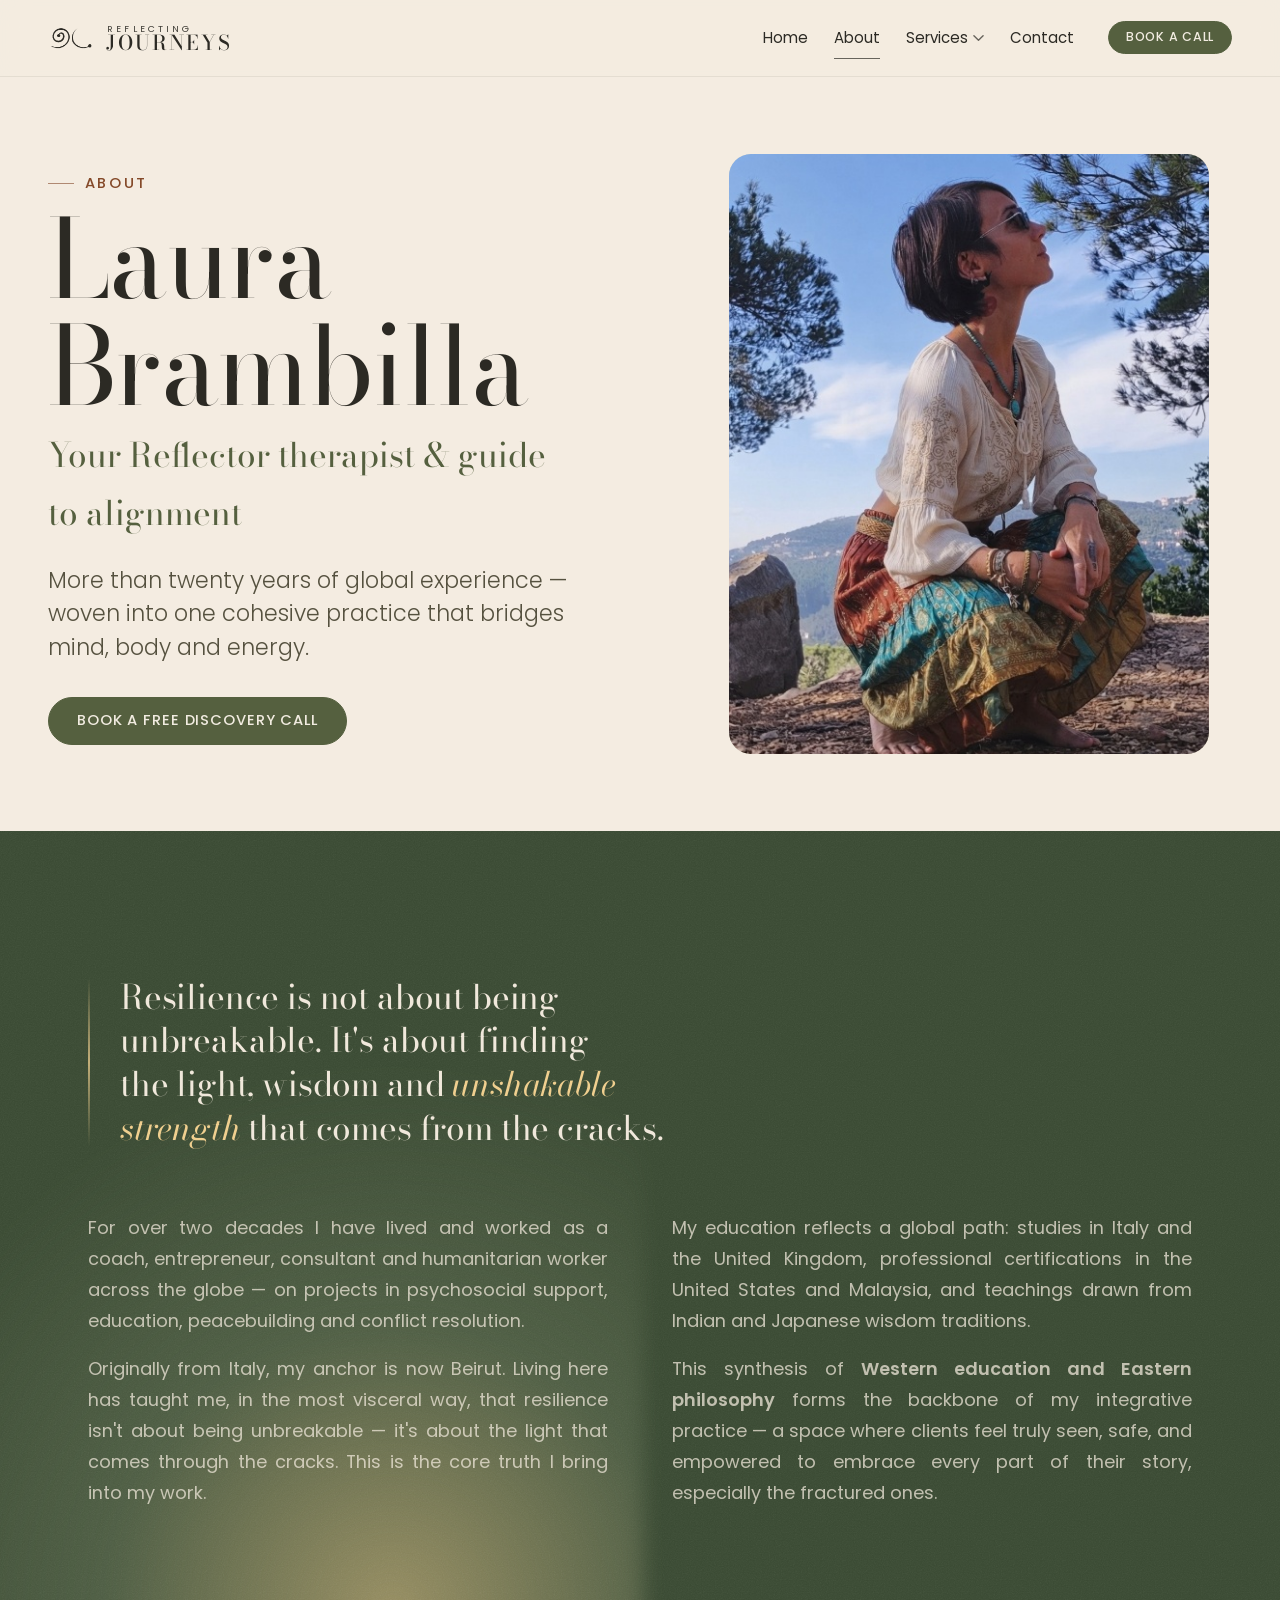
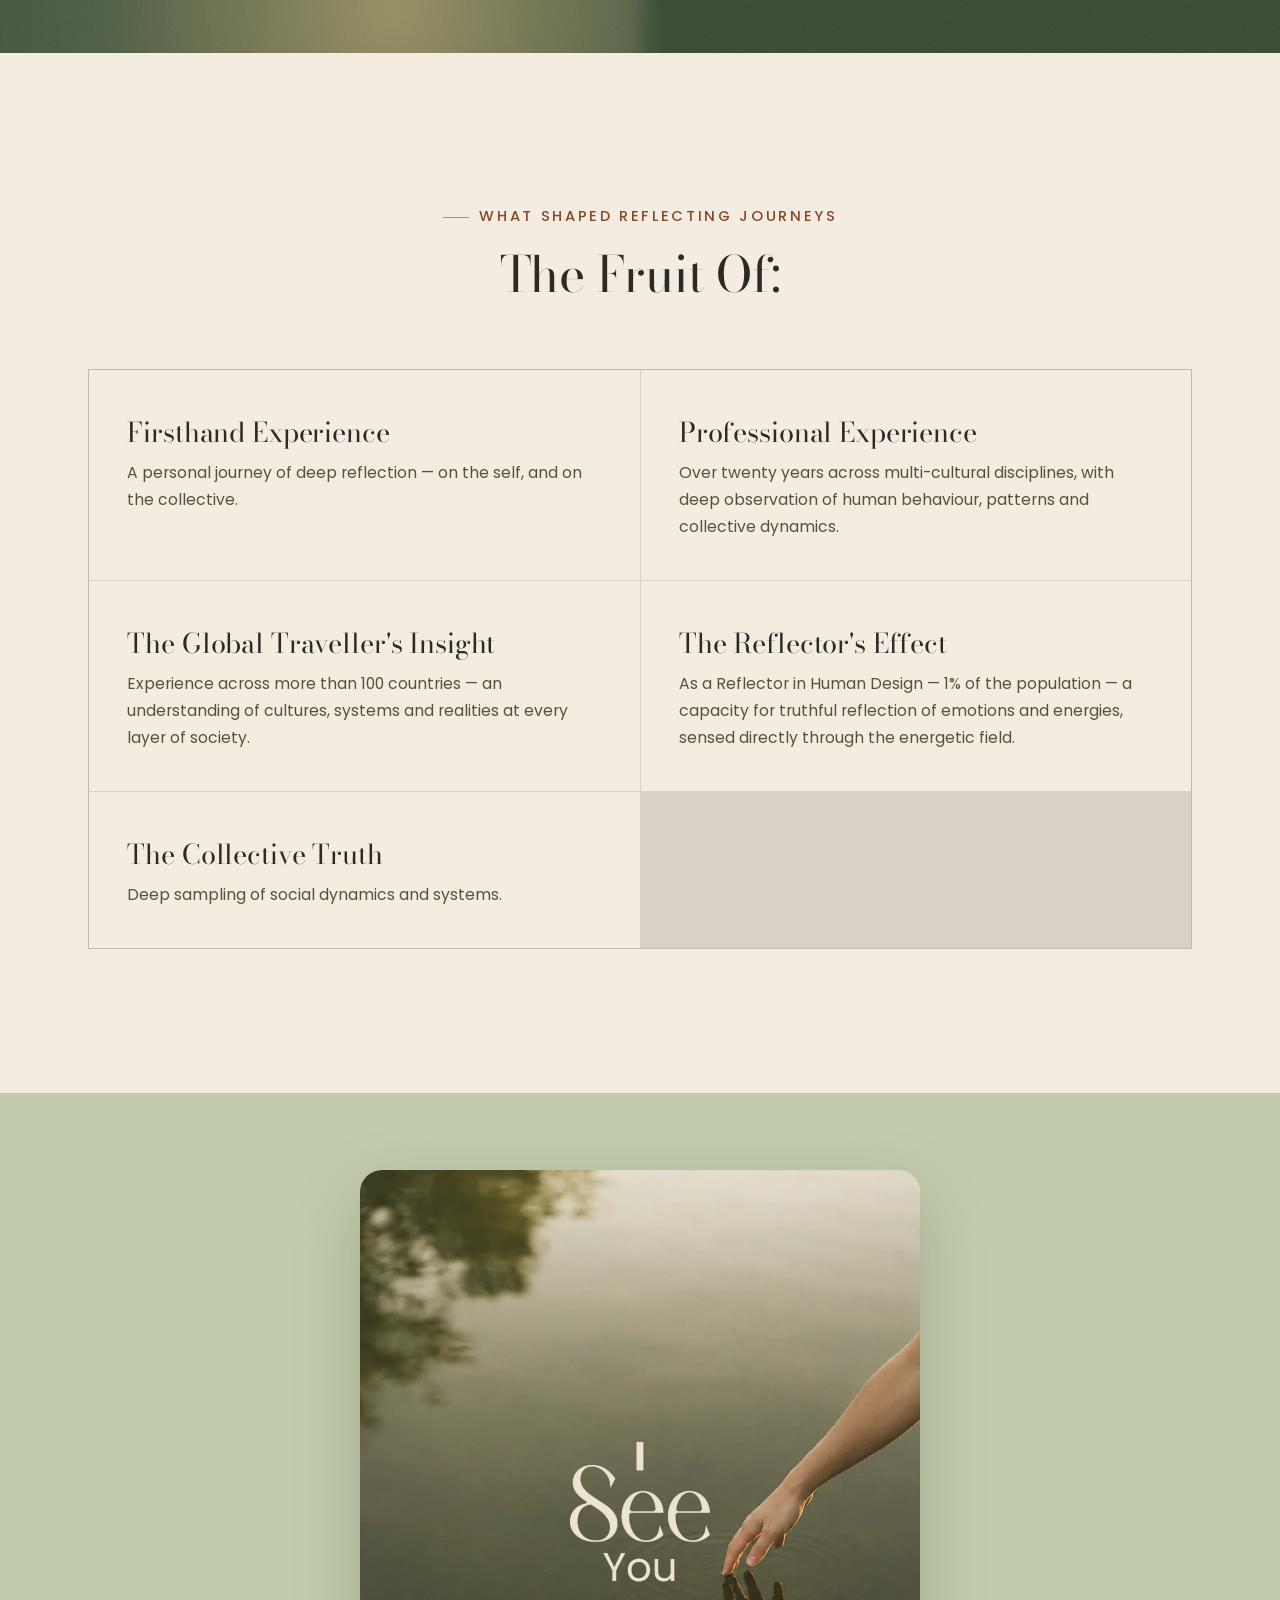
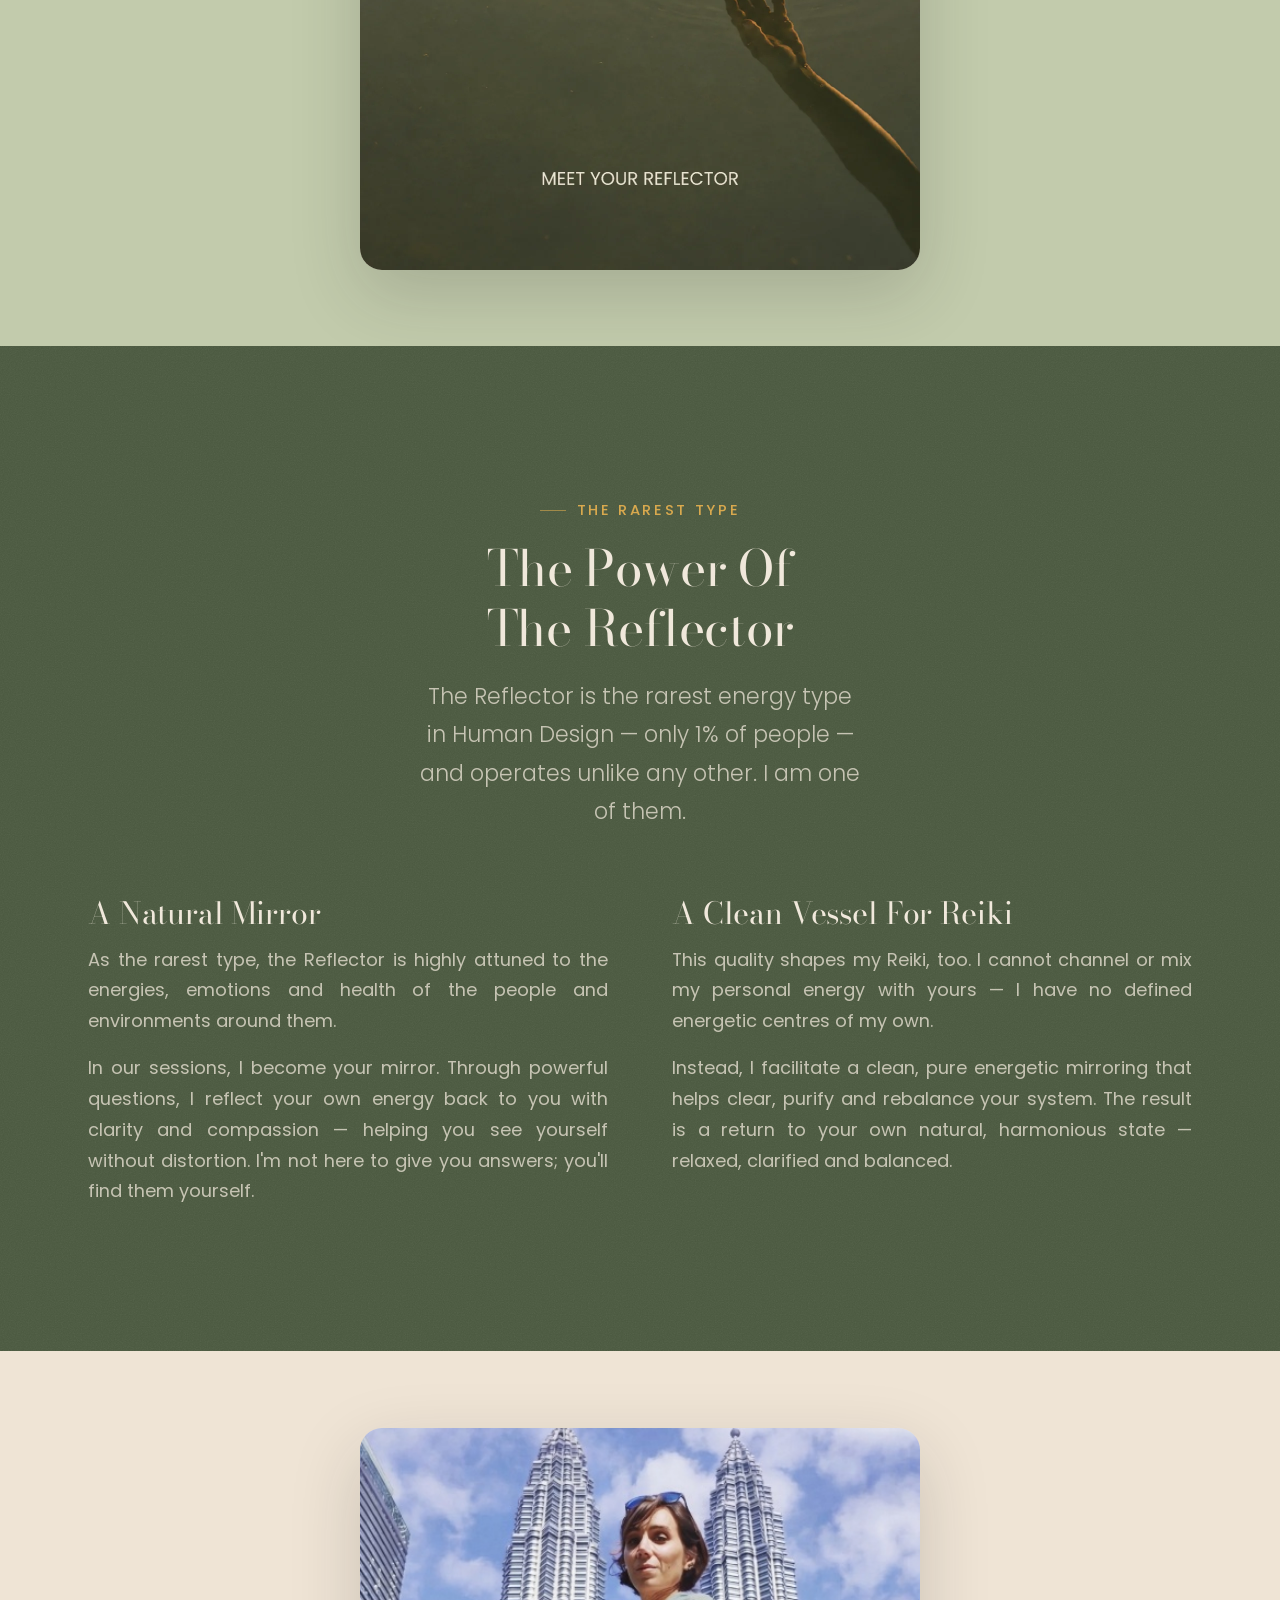
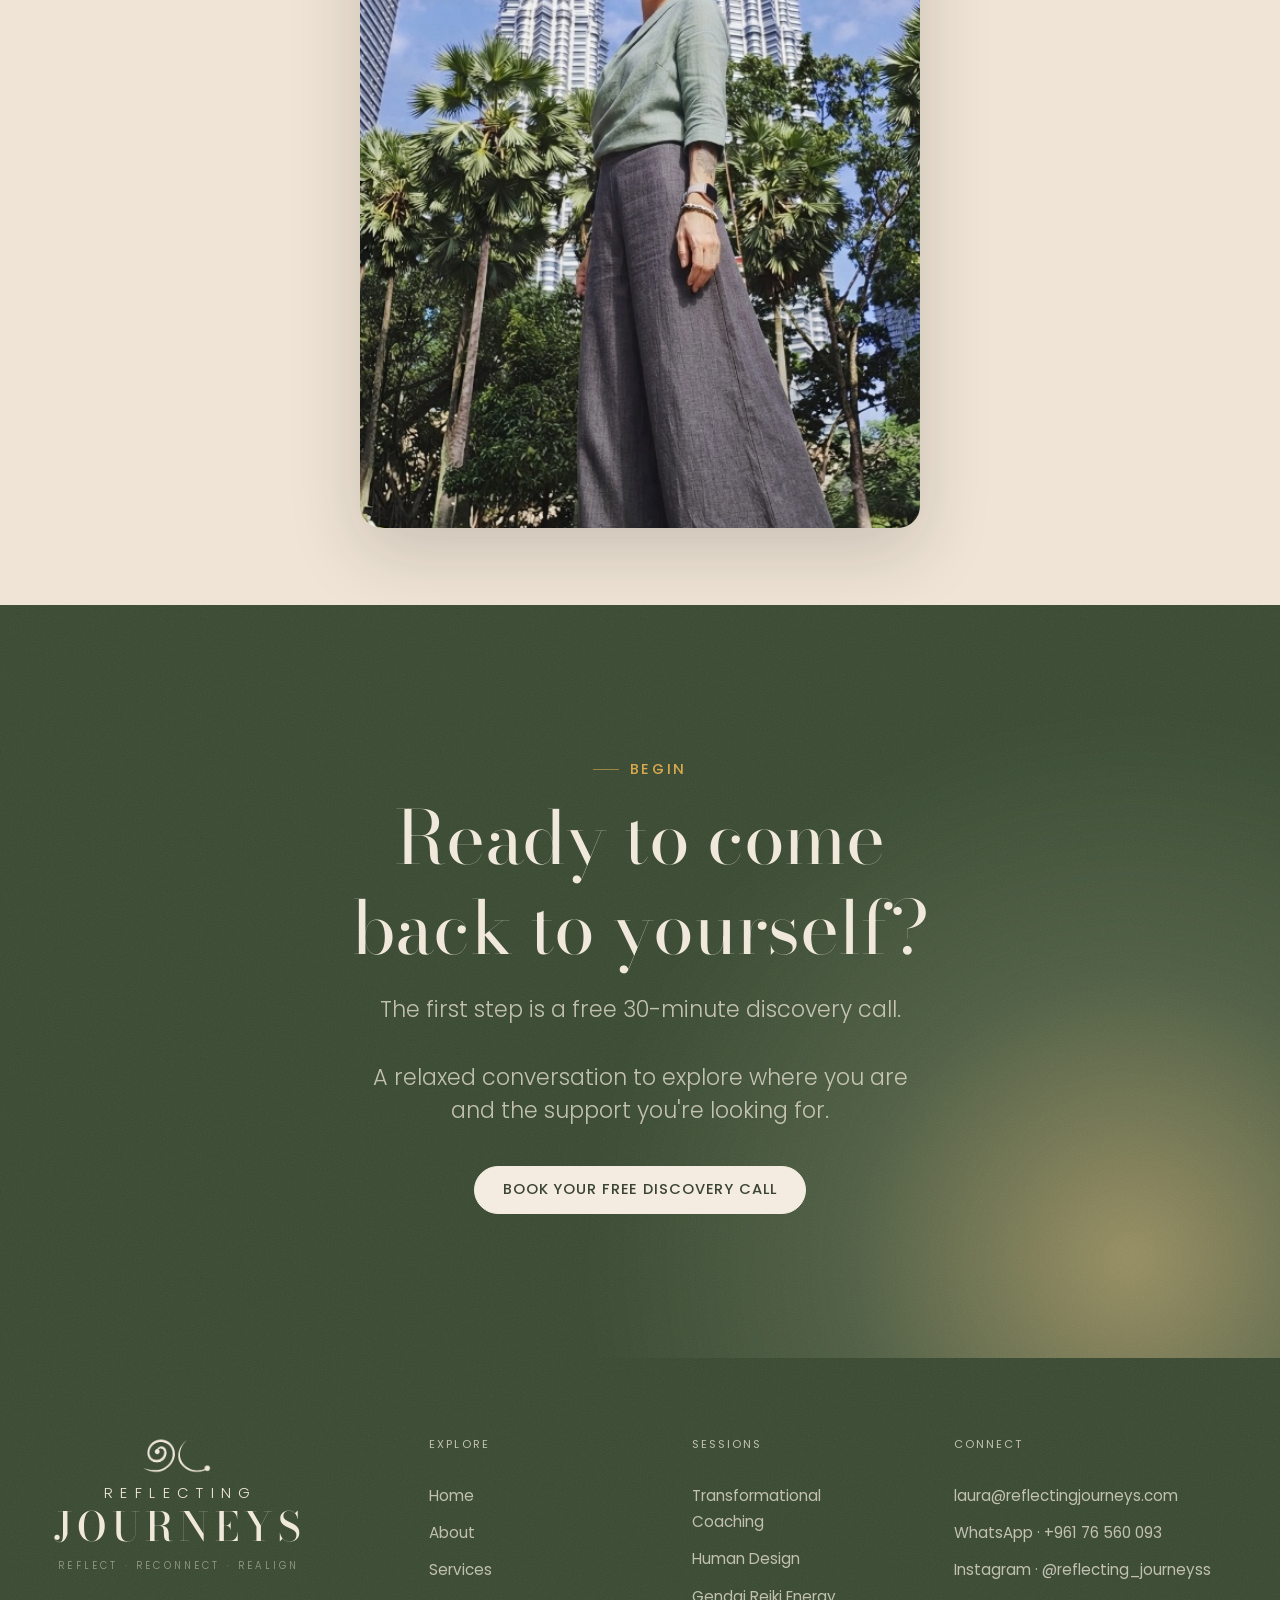
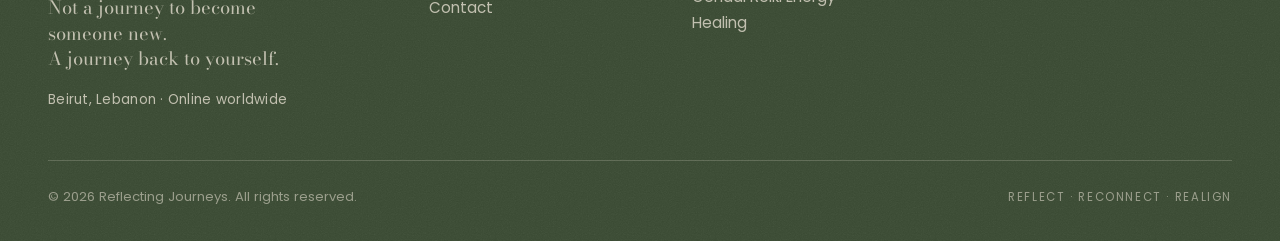
==== commit 39bb632a: "Correction + simplification pass (round 3) - Benefits: single uniform-weight titles (Emotional clari" ====
--- a/about.html
+++ b/about.html
@@ -65,7 +65,7 @@
               </a>
               <a role="menuitem" href="reiki.html" class="nav__sub-link">
                 <span class="nav__sub-num">03</span>
-                <span><span class="nav__sub-title">Gendai Reiki</span><span class="nav__sub-desc">The Body — Realign</span></span>
+                <span><span class="nav__sub-title">Gendai Reiki Energy Healing</span><span class="nav__sub-desc">The Body — Realign</span></span>
               </a>
               <a role="menuitem" href="services.html" class="nav__sub-all link">All services <span class="link__arrow" aria-hidden="true">→</span></a>
             </div>
@@ -147,6 +147,10 @@
           <h3 class="pillar__title font-display">The Reflector's Effect</h3>
           <p>As a Reflector in Human Design — 1% of the population — a capacity for truthful reflection of emotions and energies, sensed directly through the energetic field.</p>
         </li>
+        <li class="pillar">
+          <h3 class="pillar__title font-display">The Collective Truth</h3>
+          <p>Deep sampling of social dynamics and systems.</p>
+        </li>
       </ol>
     </div>
   </section>
@@ -155,7 +159,7 @@
   <section class="poster-moment bg-sage">
     <div class="container">
       <figure class="poster-figure" data-reveal>
-        <img src="images/brand/i-see-you.webp" alt="I see you — meet your Reflector" loading="lazy" decoding="async" />
+        <img src="images/brand/i-see-you.webp" alt="I See You — meet your Reflector" loading="lazy" decoding="async" />
       </figure>
     </div>
   </section>
@@ -235,7 +239,7 @@
           <p class="site-footer__col-label">Sessions</p>
           <a href="coaching.html">Transformational Coaching</a>
           <a href="human-design.html">Human Design</a>
-          <a href="reiki.html">Gendai Reiki</a>
+          <a href="reiki.html">Gendai Reiki Energy Healing</a>
         </nav>
 
         <div class="site-footer__connect">
--- a/styles.css
+++ b/styles.css
@@ -1533,4 +1533,4 @@
 }
 
 /* #2 Hero eyebrow: cream (was muddy rust on green) */
-.hero__eyebrow { color: var(--text-on-dark-soft); }
+.hero__eyebrow { color: var(--text-on-dark); }
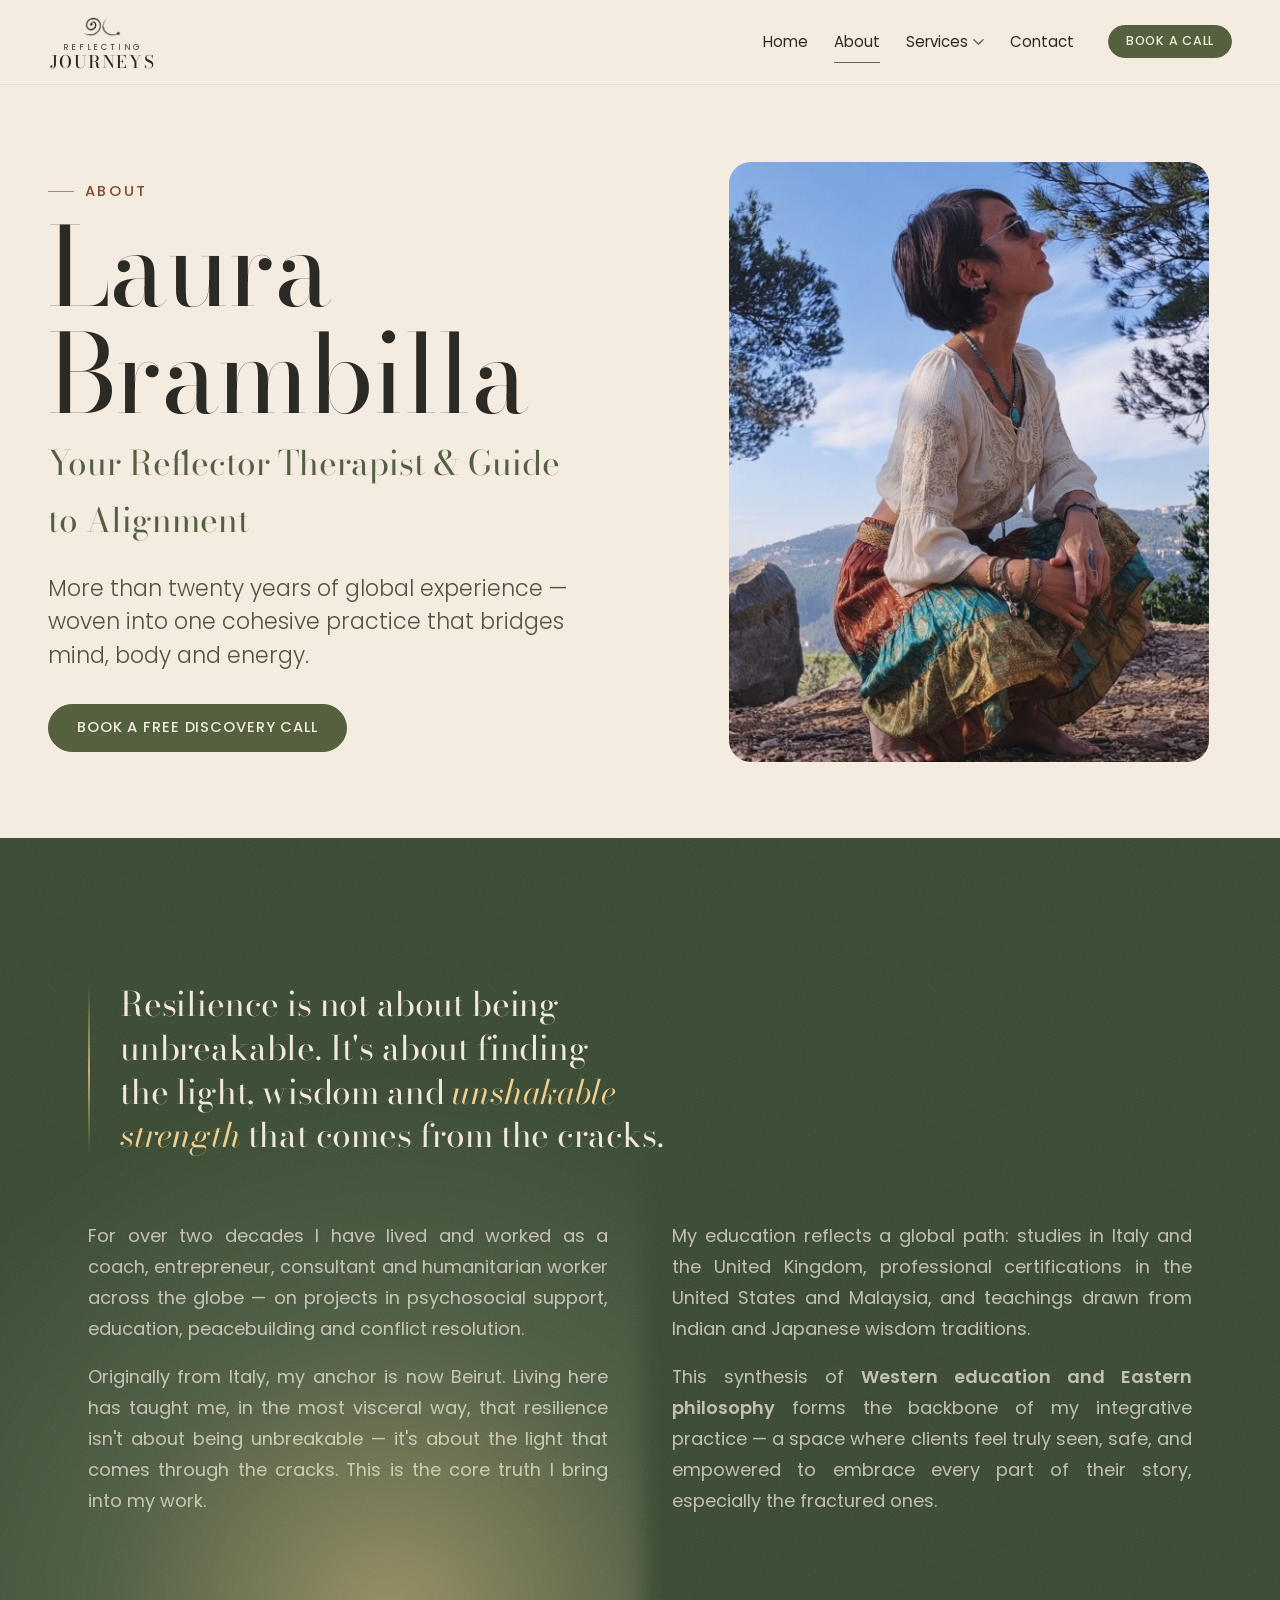
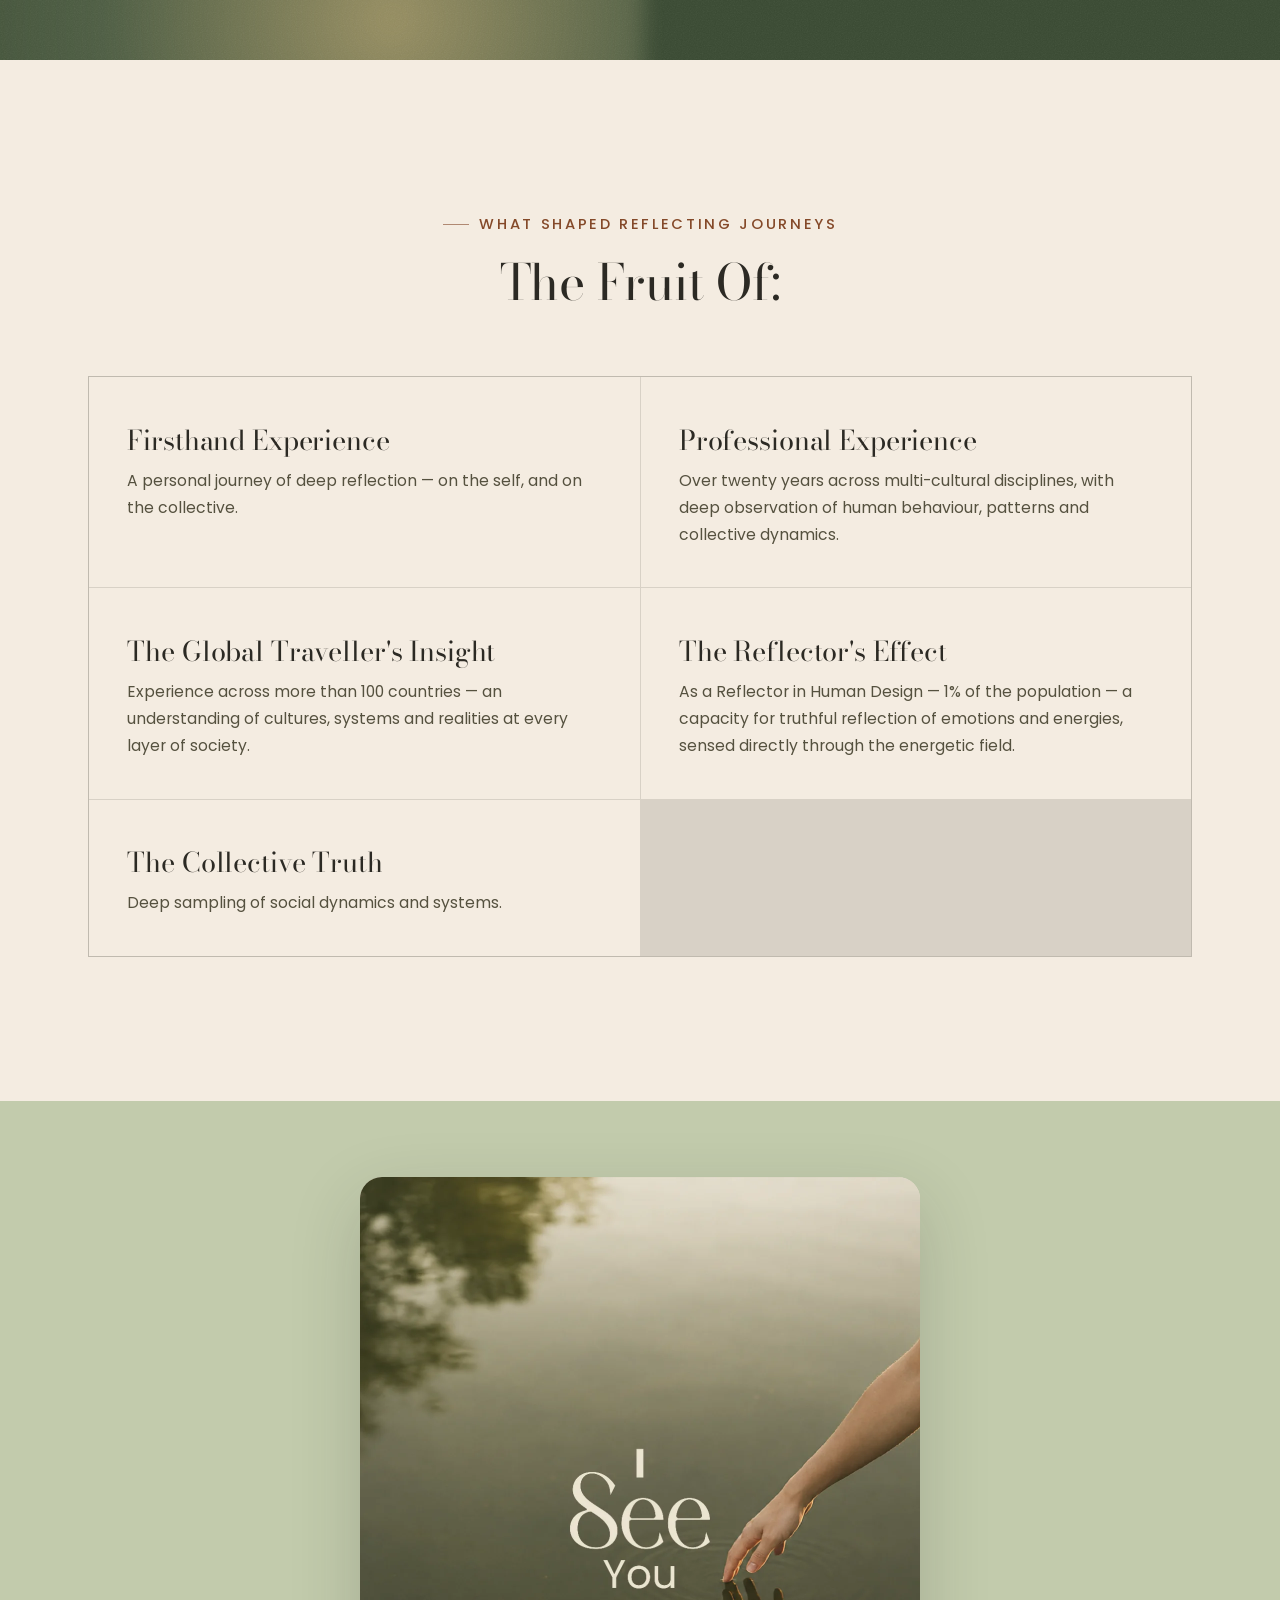
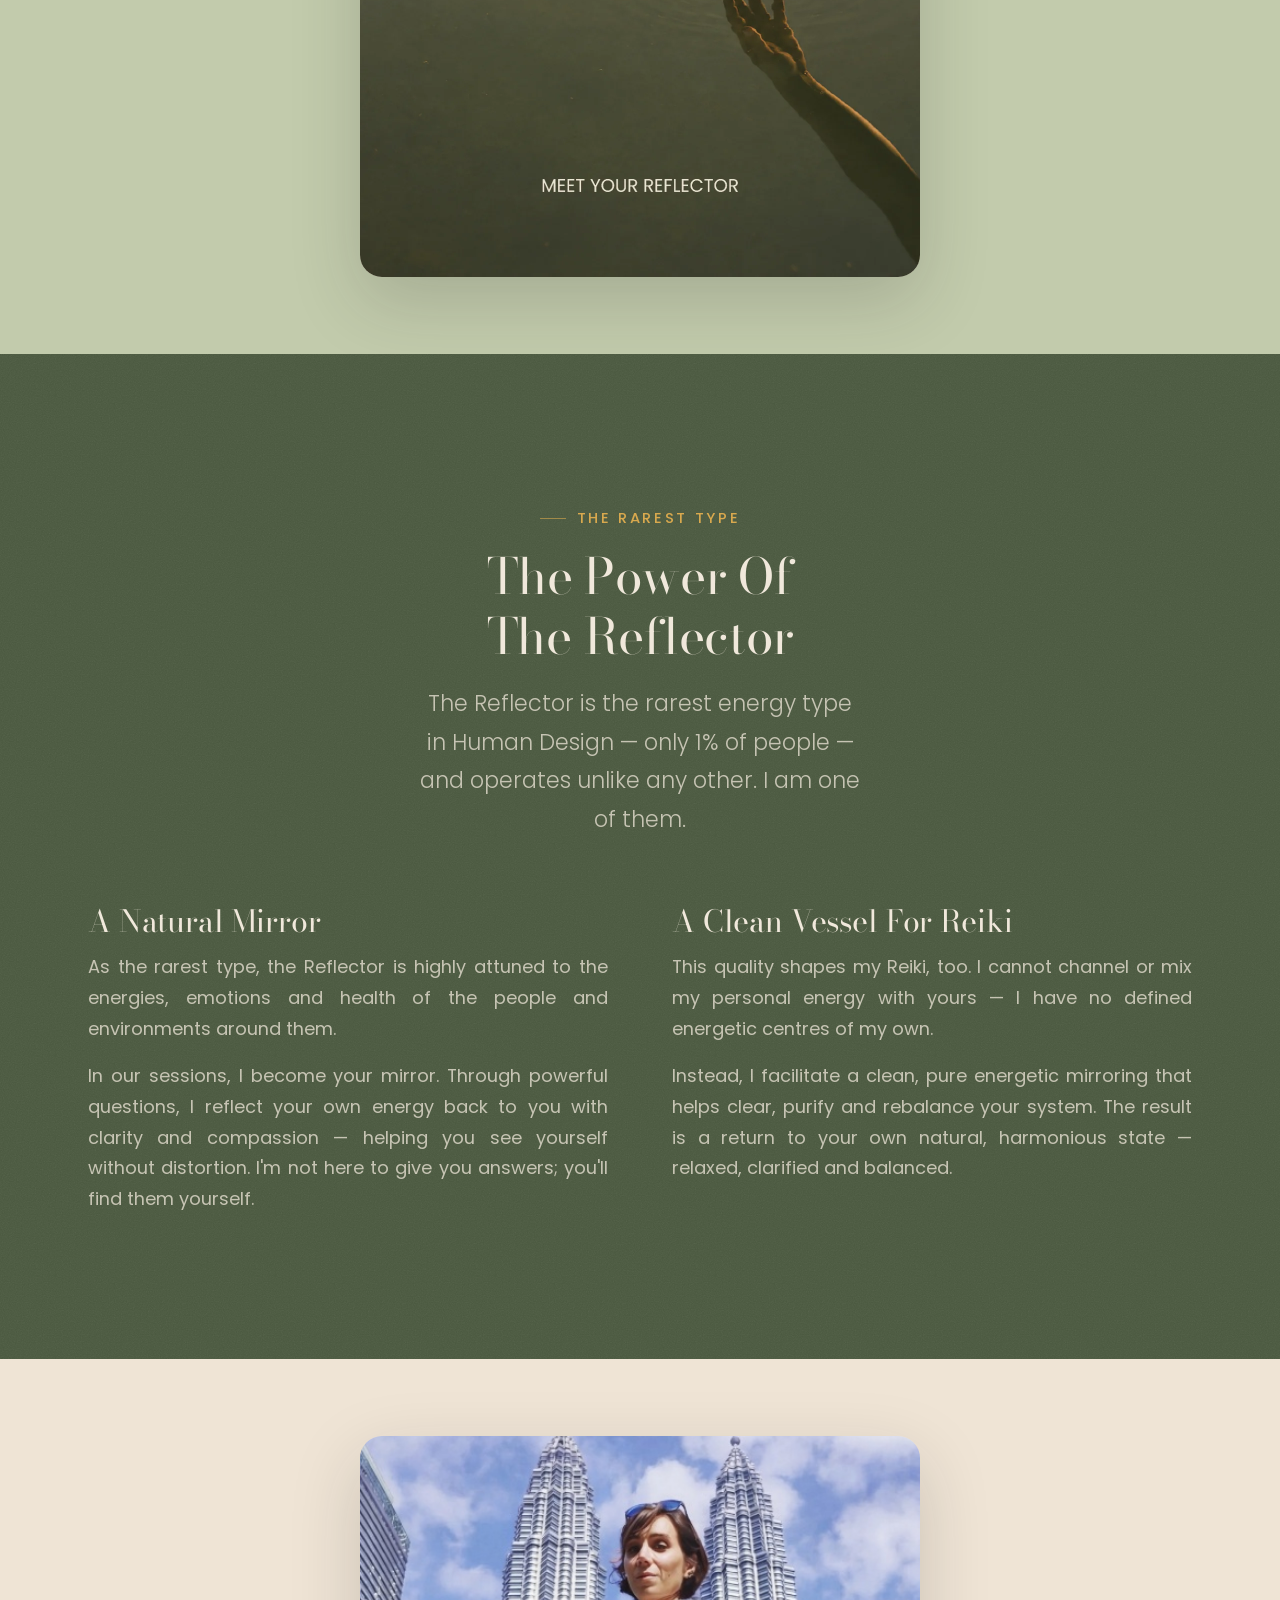
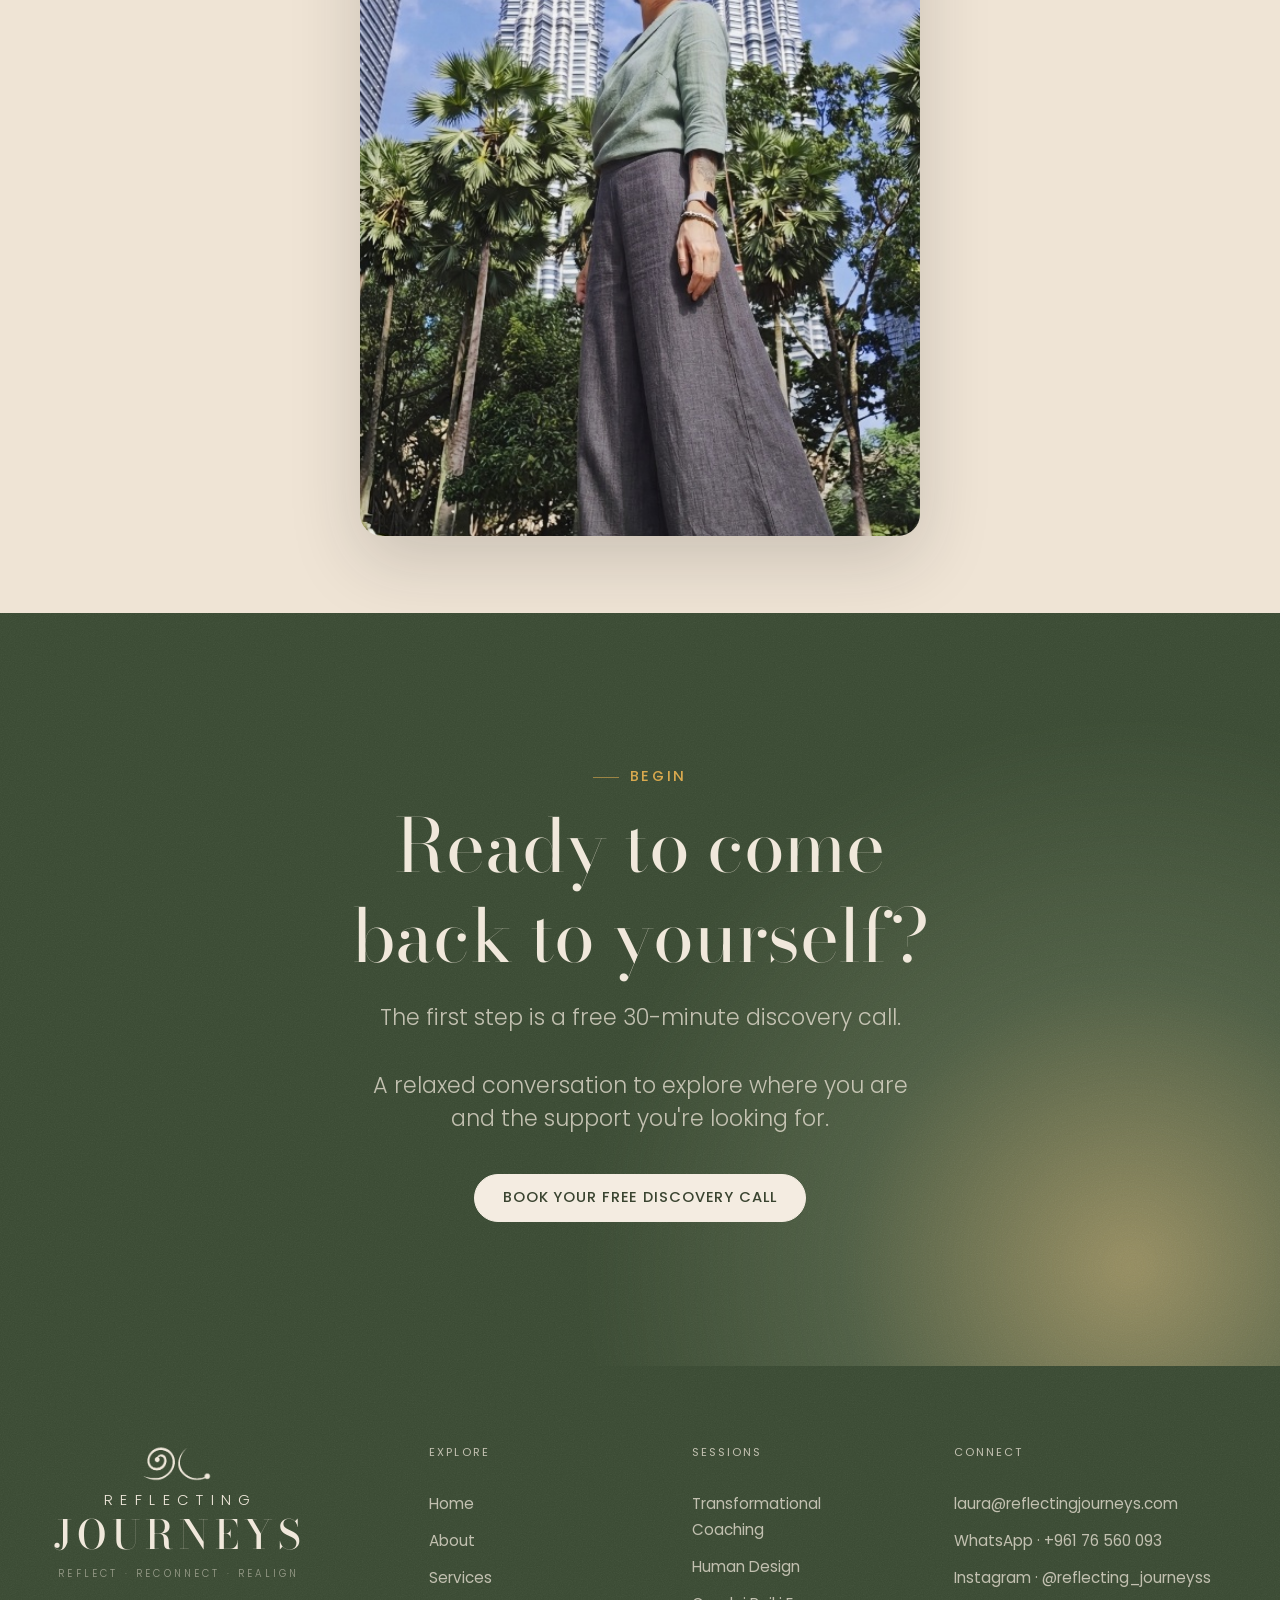
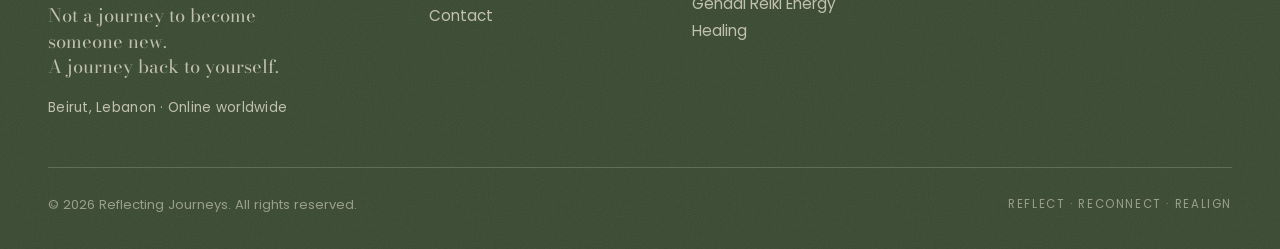
==== commit 0af798dc: "Stacked header logo, copy refinements, remove butterfly section - Header logo: regular stacked locku" ====
--- a/about.html
+++ b/about.html
@@ -90,7 +90,7 @@
       <div class="page-hero__text" data-reveal>
         <p class="eyebrow">About</p>
         <h1 class="page-hero__title font-display">Laura Brambilla</h1>
-        <p class="page-hero__sub">Your Reflector therapist &amp; guide to alignment</p>
+        <p class="page-hero__sub">Your Reflector Therapist &amp; Guide to Alignment</p>
         <p class="lead page-hero__lead" data-cms="about.lead">More than twenty years of global experience — woven into one cohesive practice that bridges mind, body and energy.</p>
         <a class="btn btn--primary" href="contact.html#book">Book a free discovery call</a>
       </div>
--- a/styles.css
+++ b/styles.css
@@ -543,27 +543,30 @@
 /* Header logo = full compact lockup: official emblem + REFLECTING / Journeys wordmark.
    Emblem via CSS mask, wordmark in currentColor, so the whole lockup inherits the
    header's text colour (cream over the dark hero, ink once scrolled). */
+/* Regular (stacked) lockup: emblem on top, name underneath — not side by side */
 .logo {
   display: inline-flex;
+  flex-direction: column;
   align-items: center;
-  gap: 0.62rem;
+  gap: 0.34rem;
   color: currentColor;
   line-height: 1;
-  padding-block: 0.2rem;
+  padding-block: 0.3rem;
+  text-align: center;
 }
 .logo__mark {
-  width: 46px;
-  height: 26px;
+  width: 40px;
+  height: 22px;
   flex: none;
   background: currentColor;
   -webkit-mask: url("images/rj-emblem.png") center / contain no-repeat;
           mask: url("images/rj-emblem.png") center / contain no-repeat;
   transition: opacity var(--dur-fast) var(--ease-out);
 }
-.logo__word { display: grid; gap: 0.14em; }
+.logo__word { display: grid; gap: 0.2em; justify-items: center; }
 .logo__word-top {
   font-family: var(--font-body);
-  font-size: 0.58rem;
+  font-size: 0.52rem;
   font-weight: 400;
   letter-spacing: 0.34em;
   text-indent: 0.34em;
@@ -573,7 +576,7 @@
 }
 .logo__word-bottom {
   font-family: var(--font-display);
-  font-size: 1.28rem;
+  font-size: 1.08rem;
   font-weight: 500;
   letter-spacing: 0.1em;
   text-indent: 0.1em;
@@ -582,10 +585,10 @@
 }
 .logo:hover .logo__mark { opacity: 0.82; }
 @media (max-width: 640px) {
-  .logo { gap: 0.5rem; }
-  .logo__mark { width: 40px; height: 23px; }
-  .logo__word-top { font-size: 0.52rem; letter-spacing: 0.3em; text-indent: 0.3em; }
-  .logo__word-bottom { font-size: 1.12rem; }
+  .logo { gap: 0.26rem; }
+  .logo__mark { width: 34px; height: 19px; }
+  .logo__word-top { font-size: 0.46rem; letter-spacing: 0.3em; text-indent: 0.3em; }
+  .logo__word-bottom { font-size: 0.96rem; }
 }
 
 /* ============================================================
@@ -759,12 +762,17 @@
     box-shadow: 0 26px 50px color-mix(in oklab, var(--rj-olive-black) 55%, transparent);
     opacity: 0;
     visibility: hidden;
+    pointer-events: none;   /* closed panel must not intercept taps on the page below */
     transform: translateY(-10px);
     transition: opacity 0.22s var(--ease-out),
                 transform 0.22s var(--ease-out),
                 visibility 0.22s;
   }
-  .nav.is-open { opacity: 1; visibility: visible; transform: none; }
+  .nav.is-open { opacity: 1; visibility: visible; pointer-events: auto; transform: none; }
+  /* The always-visible submenu re-enables its own pointer-events; keep it
+     un-tappable while the panel is closed so it can't intercept taps on the
+     hero/content beneath it. */
+  .nav:not(.is-open) .nav__sub { pointer-events: none; }
 
   /* Dimmed backdrop behind the panel (visual only; tap-to-close handled in JS) */
   body.nav-open::before {
@@ -867,6 +875,9 @@
 @media (max-width: 520px) {
   .site-footer__top { grid-template-columns: 1fr; }
   .site-footer__base { flex-direction: column; align-items: flex-start; }
+  /* Centre the footer brand lockup on phones */
+  .site-footer__brand { text-align: center; }
+  .site-footer__brand .logo-lockup { display: grid; width: fit-content; margin-inline: auto; }
 }
 
 /* ============================================================
@@ -1282,7 +1293,7 @@
    HOME · 7 · TESTIMONIALS CAROUSEL
    ============================================================ */
 .carousel { max-width: 860px; margin: clamp(2rem, 5vw, 3.5rem) auto 0; }
-.carousel__viewport { overflow: hidden; }
+.carousel__viewport { overflow: hidden; transition: height var(--dur-slow) var(--ease-soft); }
 .carousel__track { display: flex; transition: transform var(--dur-slow) var(--ease-soft); }
 .carousel__slide { flex: 0 0 100%; padding: 0 clamp(0.5rem, 3vw, 2rem); }
 .testimonial { text-align: center; max-width: 46rem; margin-inline: auto; }
@@ -1454,7 +1465,7 @@
 .contact-cta { margin-top: 2rem; }
 .contact-cta__note { color: var(--text-soft); margin-bottom: 1.2rem; max-width: 34ch; }
 
-.contact-form { background: var(--surface-panel); border: 1px solid var(--line); border-radius: var(--radius-lg); padding: clamp(1.5rem, 4vw, 2.6rem); }
+.contact-form { background: var(--surface-sage); border: 1px solid var(--line); border-radius: var(--radius-lg); padding: clamp(1.5rem, 4vw, 2.6rem); }
 .field { margin-bottom: 1.2rem; }
 .field label { display: block; font-size: 0.8rem; font-weight: 500; letter-spacing: 0.04em; margin-bottom: 0.45rem; color: var(--text); }
 .field input, .field select, .field textarea {
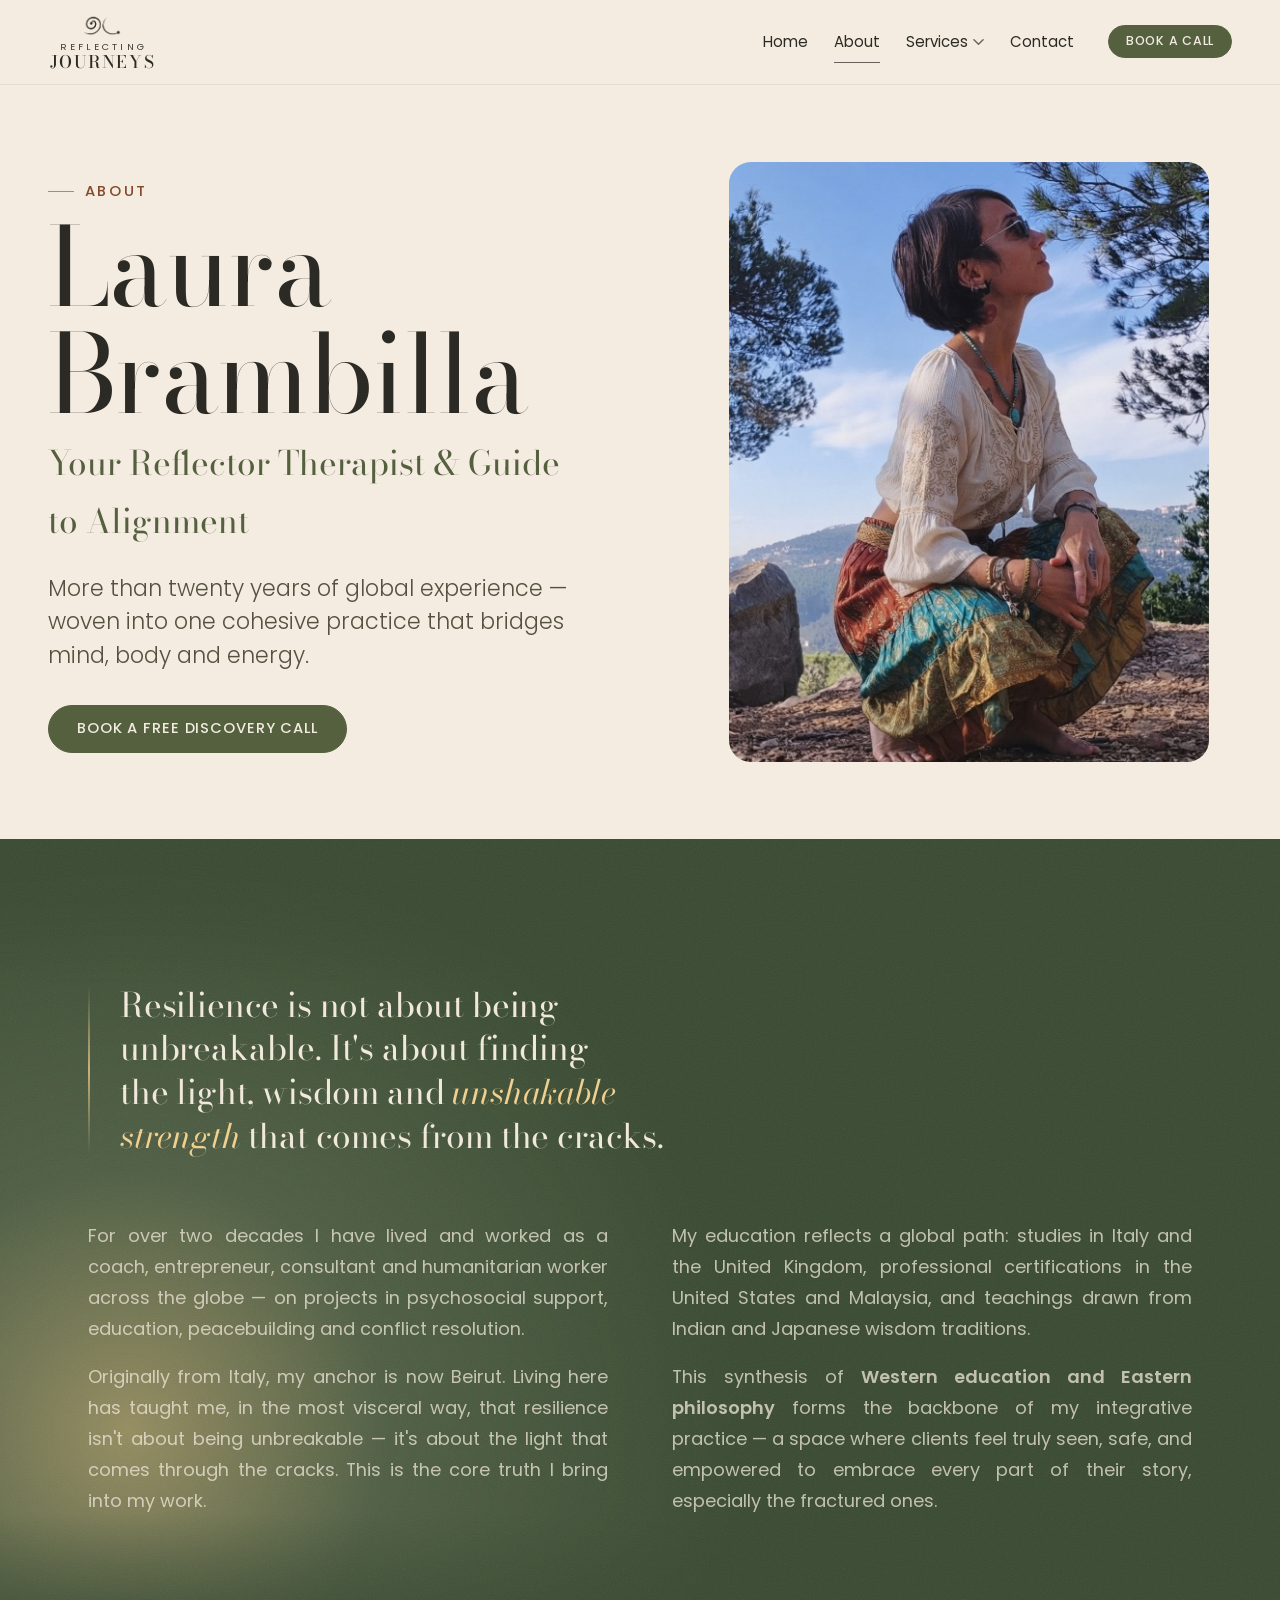
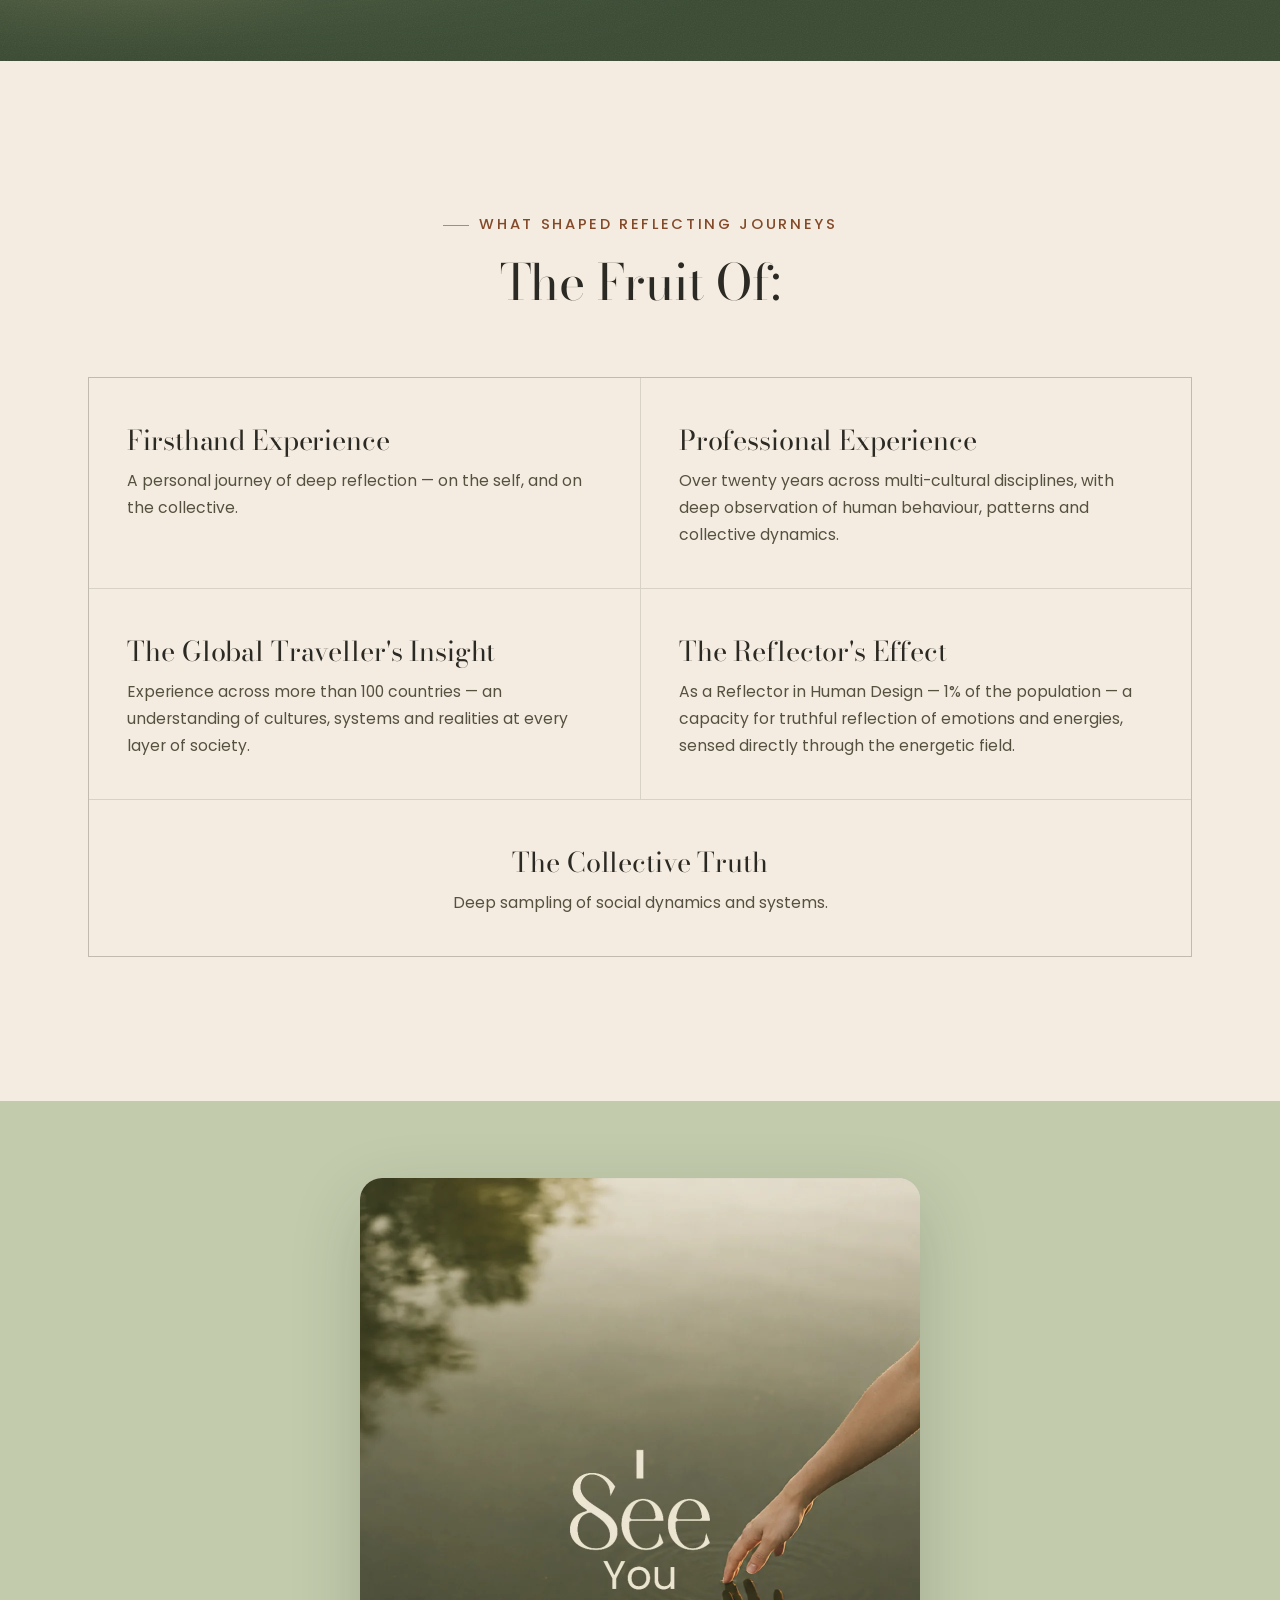
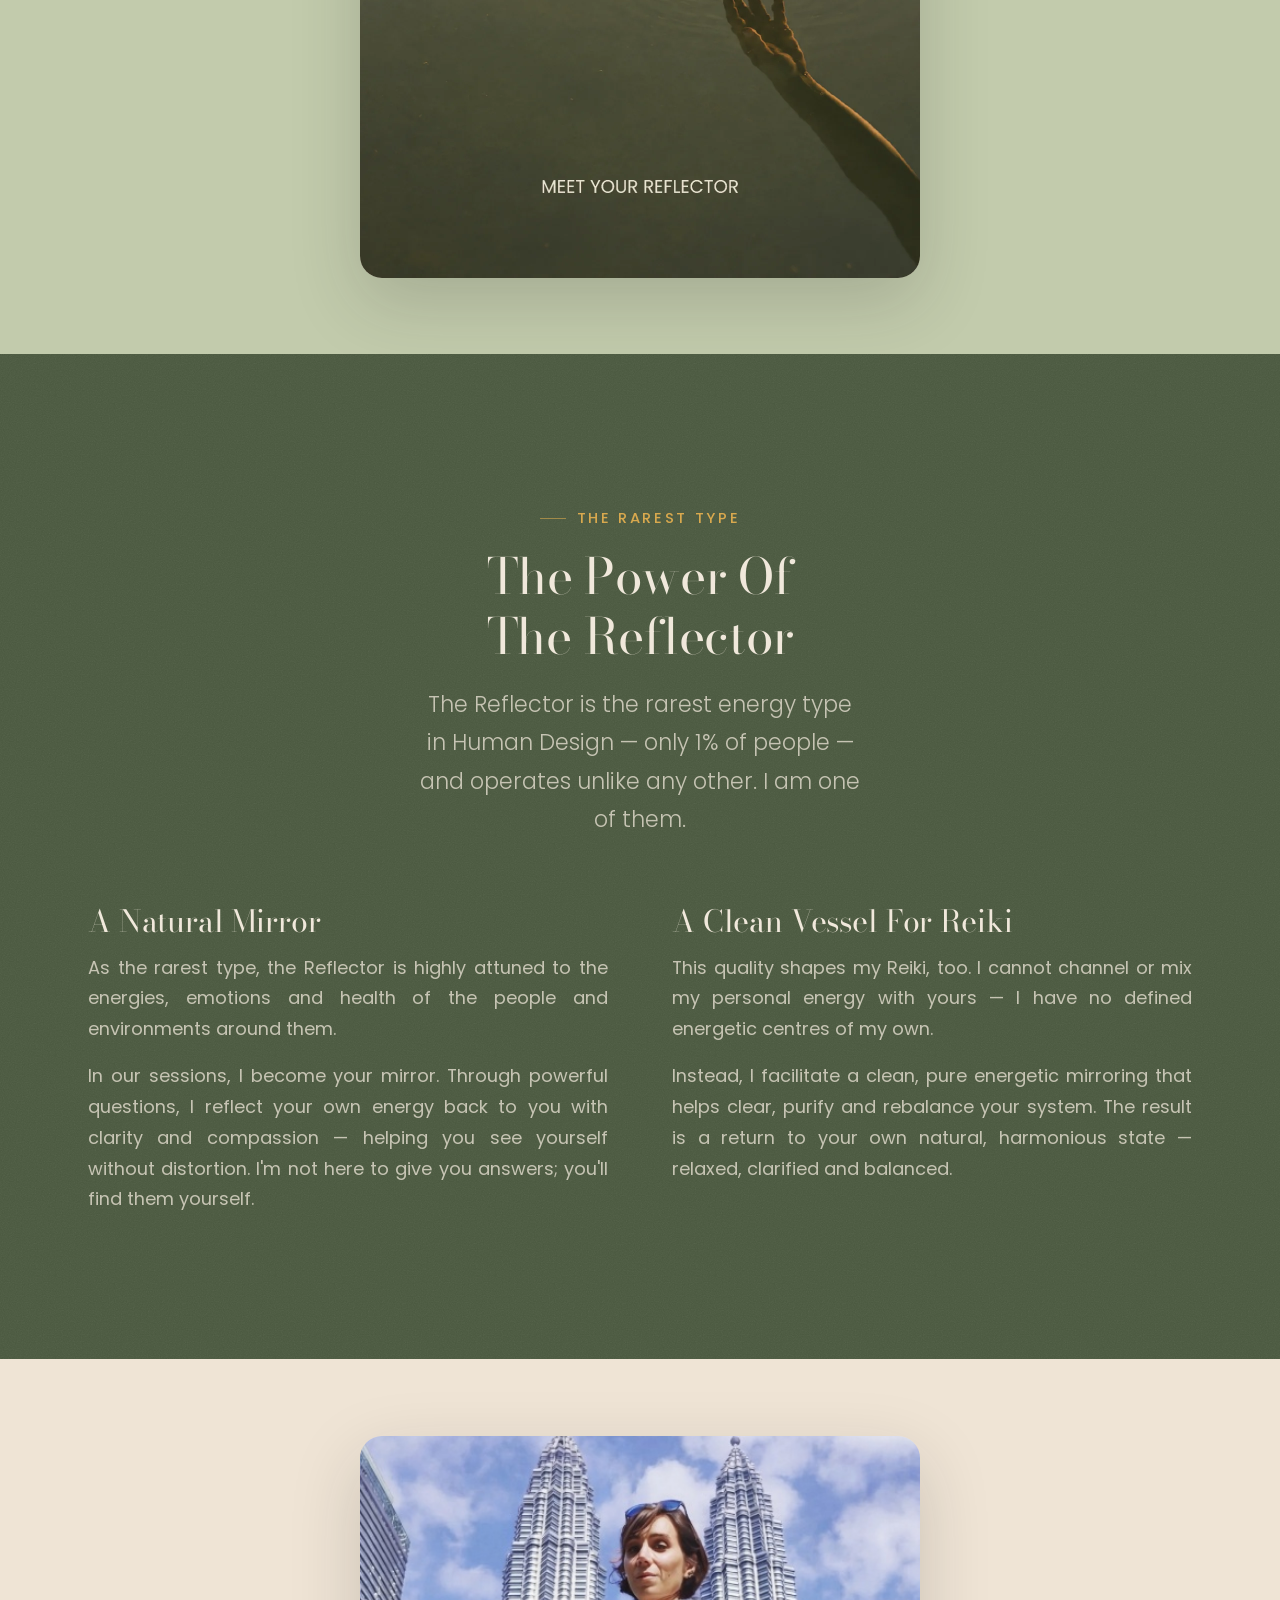
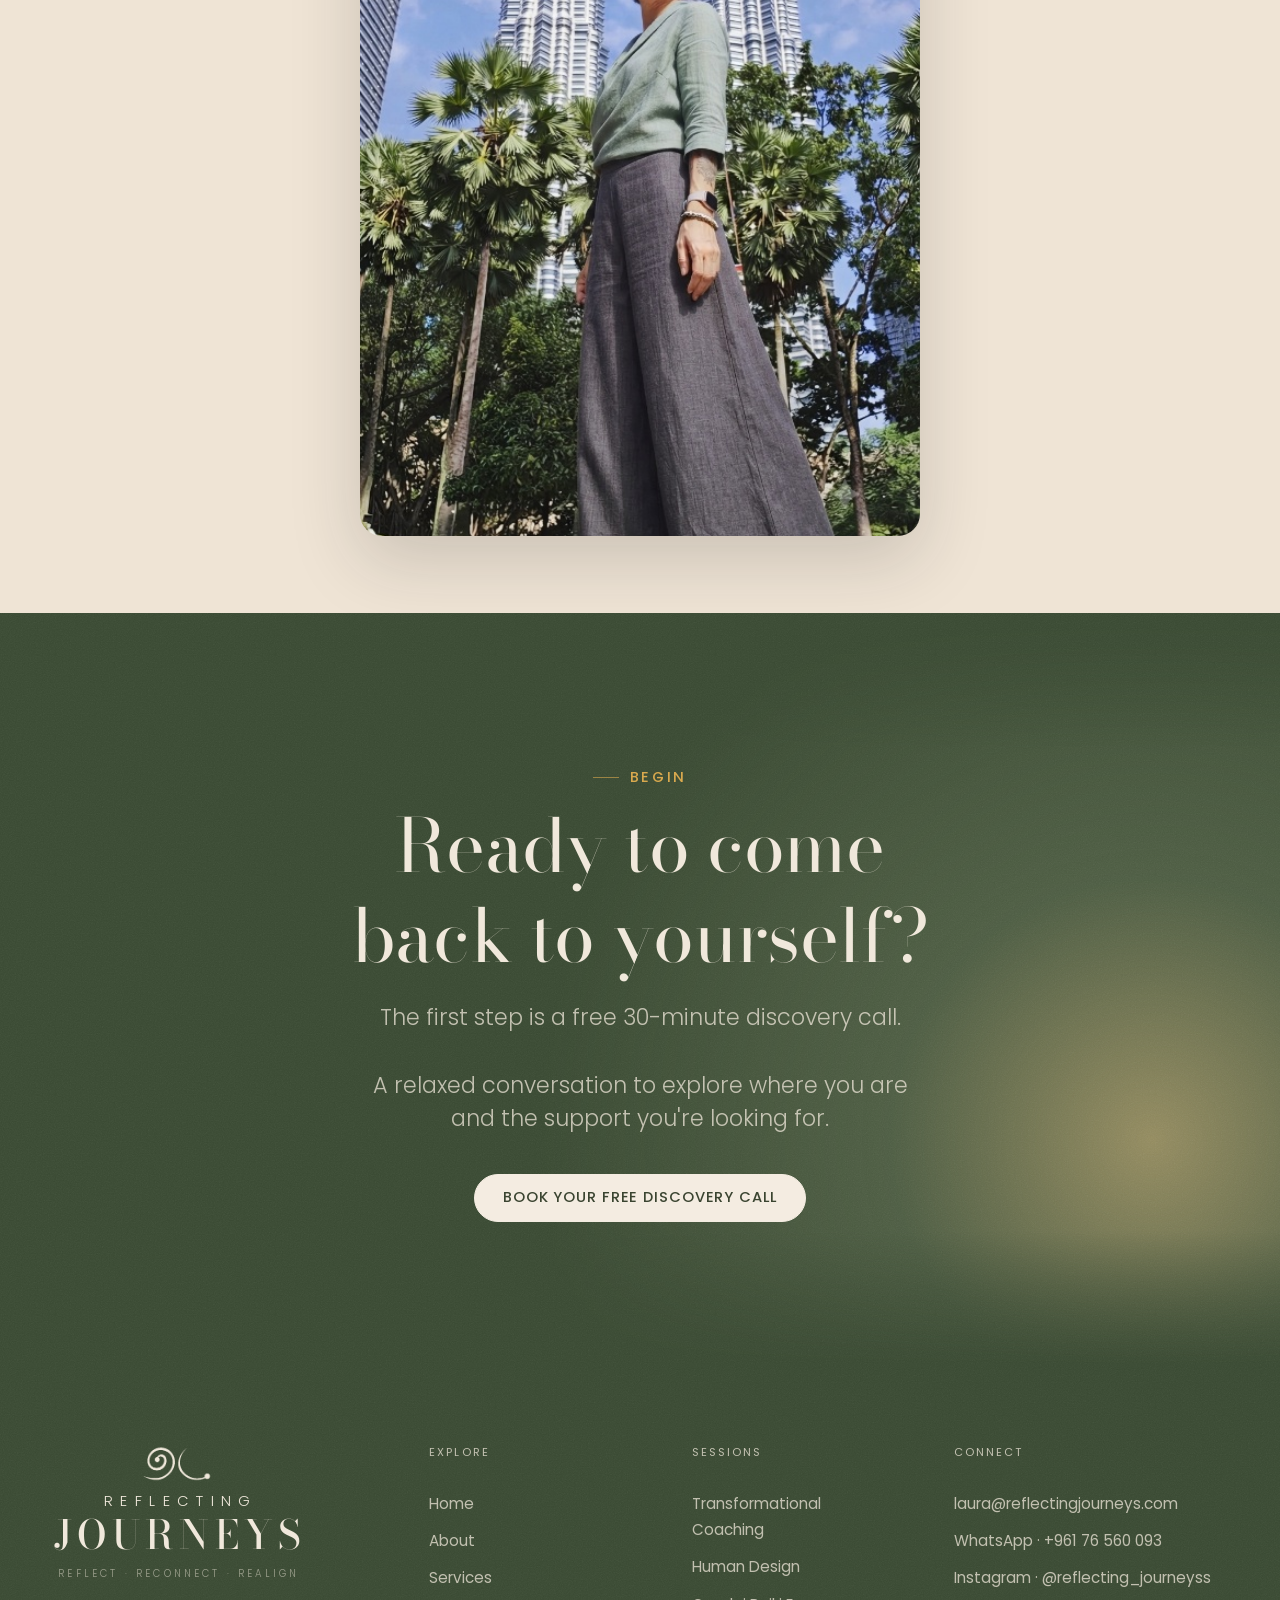
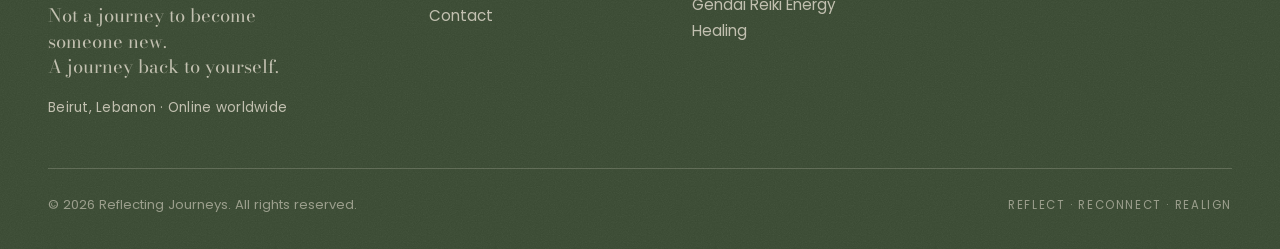
==== commit 4a3cafd9: "Polish pass: header strip, soft glows, share card, thank-you page, sharp emblem - Header: fixed heig" ====
--- a/about.html
+++ b/about.html
@@ -14,8 +14,12 @@
   <meta property="og:title" content="About Laura Brambilla — Reflecting Journeys" />
   <meta property="og:description" content="Laura Brambilla — Reflector therapist and guide to alignment. More than twenty years of global experience across coaching, humanitarian work and energy healing, from Italy to Beirut and over 100 countries." />
   <meta property="og:url" content="https://reflecting-journeys.netlify.app/about.html" />
-  <meta property="og:image" content="https://reflecting-journeys.netlify.app/images/uploads/laura-hero.jpg" />
+  <meta property="og:image" content="https://reflecting-journeys.netlify.app/images/og-share.jpg" />
+  <meta property="og:image:width" content="1200" />
+  <meta property="og:image:height" content="630" />
+  <meta property="og:image:alt" content="Reflecting Journeys — Laura Brambilla. Not a journey to become someone new. A journey back to yourself." />
   <meta name="twitter:card" content="summary_large_image" />
+  <meta name="twitter:image" content="https://reflecting-journeys.netlify.app/images/og-share.jpg" />
 
   <!-- Icons -->
   <link rel="icon" href="images/favicon.png" type="image/png" />
@@ -202,7 +206,7 @@
       <p class="eyebrow is-centered" data-reveal>Begin</p>
       <h2 id="booking-cta-title" class="booking-cta__title" data-reveal>Ready to come back to yourself?</h2>
       <p class="lead booking-cta__lead" data-reveal>
-        The first step is a free 30-minute discovery call.<br /><br />
+        The first step is a free <span class="nowrap">30-minute</span> discovery call.<br /><br />
         A relaxed conversation to explore where you are and the support you're looking for.
       </p>
       <div class="booking-cta__actions" data-reveal>
--- a/styles.css
+++ b/styles.css
@@ -195,8 +195,8 @@
 }
 
 /* Header height as a live variable (used for scroll offsets & mobile menu) */
-:root { --header-h: 76px; }
-@media (max-width: 640px) { :root { --header-h: 66px; } }
+:root { --header-h: 84px; }
+@media (max-width: 640px) { :root { --header-h: 70px; } }
 /* ============================================================
    REFLECTING JOURNEYS — Base layer
    Reset · typography · layout primitives · buttons · motion
@@ -384,24 +384,27 @@
 
 /* A soft directional light bloom — the brand's core "light from dark" move */
 .bloom { position: relative; isolation: isolate; overflow: clip; }
+/* The glow layer covers the whole section; the gradient fades to transparent within
+   its own radius, and the vertical mask fades it out before the section's top and
+   bottom edges — so it can never end in a hard line against the next section. */
 .bloom::before {
   content: "";
   position: absolute;
-  inset: -20% -10% auto auto;
-  width: min(85%, 900px);
-  aspect-ratio: 1;
+  inset: 0;
   z-index: 0;
   pointer-events: none;
-  background: radial-gradient(circle at 72% 68%,
-              color-mix(in oklab, var(--rj-honey-lit) 60%, transparent) 0%,
-              color-mix(in oklab, var(--rj-sage) 22%, transparent) 32%,
-              transparent 62%);
-  filter: blur(10px);
+  --bloom-at: 88% 32%;
+  background: radial-gradient(circle min(52vw, 620px) at var(--bloom-at),
+              color-mix(in oklab, var(--rj-honey-lit) 58%, transparent) 0%,
+              color-mix(in oklab, var(--rj-sage) 22%, transparent) 42%,
+              transparent 100%);
+  -webkit-mask-image: linear-gradient(to bottom, transparent 0, #000 18%, #000 82%, transparent 100%);
+          mask-image: linear-gradient(to bottom, transparent 0, #000 18%, #000 82%, transparent 100%);
   opacity: 0.85;
 }
 .bloom > * { position: relative; z-index: 1; }
-.bloom--bottom-right::before { inset: auto -8% -25% auto; }
-.bloom--left::before { inset: auto auto -30% -20%; }
+.bloom--bottom-right::before { --bloom-at: 90% 70%; }
+.bloom--left::before { --bloom-at: 10% 72%; }
 
 /* Static bloom only — no perpetual drift animation (performance & calm). */
 
@@ -566,7 +569,7 @@
 .logo__word { display: grid; gap: 0.2em; justify-items: center; }
 .logo__word-top {
   font-family: var(--font-body);
-  font-size: 0.52rem;
+  font-size: 0.6rem;
   font-weight: 400;
   letter-spacing: 0.34em;
   text-indent: 0.34em;
@@ -587,7 +590,7 @@
 @media (max-width: 640px) {
   .logo { gap: 0.26rem; }
   .logo__mark { width: 34px; height: 19px; }
-  .logo__word-top { font-size: 0.46rem; letter-spacing: 0.3em; text-indent: 0.3em; }
+  .logo__word-top { font-size: 0.52rem; letter-spacing: 0.3em; text-indent: 0.3em; }
   .logo__word-bottom { font-size: 0.96rem; }
 }
 
@@ -611,8 +614,9 @@
   align-items: center;
   justify-content: space-between;
   gap: 1.5rem;
-  min-height: var(--header-h);
-  padding-block: 0.65rem;
+  /* Fixed height: the hero is pulled up by exactly this much, so the two must match */
+  height: var(--header-h);
+  padding-block: 0;
 }
 
 /* Transparent-over-hero variant (home + dark-hero pages) */
@@ -992,7 +996,8 @@
    HOME · HERO — split: copy (left) + Laura portrait (right)
    ============================================================ */
 /* Pull the hero up under the transparent sticky header. */
-body.has-hero .hero:first-of-type { margin-top: calc(-1 * var(--header-h)); }
+/* -1px also covers the header's bottom border, so no page background peeks through */
+body.has-hero .hero:first-of-type { margin-top: calc(-1 * var(--header-h) - 1px); }
 
 .hero {
   position: relative;
@@ -1360,6 +1365,11 @@
 .pillar__num { font-family: var(--font-display); font-size: 1.1rem; color: var(--accent-warm); }
 .pillar__title { font-size: clamp(1.3rem, 2.2vw, 1.7rem); margin: 0.5rem 0 0.7rem; }
 .pillar p { color: var(--text-soft); font-size: 0.98rem; }
+/* Odd count: the last card spans the full row (no empty grey cell) */
+@media (min-width: 681px) {
+  .pillar:last-child:nth-child(odd) { grid-column: 1 / -1; text-align: center; }
+  .pillar:last-child:nth-child(odd) p { max-width: 46ch; margin-inline: auto; }
+}
 @media (max-width: 680px) { .pillars { grid-template-columns: 1fr; } }
 
 /* ---------- About: reflector ---------- */
@@ -1526,7 +1536,16 @@
 .brand-lockup img { width: 100%; height: auto; border-radius: var(--radius-lg); display: block; box-shadow: var(--shadow-md); }
 
 /* Big full-width contact image (#24) */
-.contact-image { width: 100%; }
+.contact-image { width: 100%; position: relative; }
+/* The photo's emblem is low-res; a vector copy is laid exactly over it. The mask SVG
+   shares the photo's 1120x1400 canvas and the same cover/center fit, so they align
+   at every size. */
+.contact-image__mark {
+  position: absolute; inset: 0; pointer-events: none;
+  background: #2c2d1f;
+  -webkit-mask: url("images/brand/emblem-art-mark.svg") center / cover no-repeat;
+          mask: url("images/brand/emblem-art-mark.svg") center / cover no-repeat;
+}
 .contact-image img {
   width: 100%; height: clamp(360px, 60vh, 680px);
   object-fit: cover; object-position: center; display: block;
@@ -1545,3 +1564,16 @@
 
 /* #2 Hero eyebrow: cream (was muddy rust on green) */
 .hero__eyebrow { color: var(--text-on-dark); }
+
+/* Keep a word pair together on one line (e.g. "30-minute") */
+.nowrap { white-space: nowrap; }
+
+/* Thank-you page (contact form success) */
+.thanks { min-height: calc(100vh - var(--header-h) - 1px); display: grid; align-items: center; }
+.thanks__mark {
+  display: block; width: 64px; height: 36px; margin: 0 auto 1.6rem; background: var(--rj-olive-deep);
+  -webkit-mask: url("images/rj-emblem.png") center / contain no-repeat;
+          mask: url("images/rj-emblem.png") center / contain no-repeat;
+}
+.thanks__lead { margin-inline: auto; }
+.thanks__btn { margin-top: 2rem; }
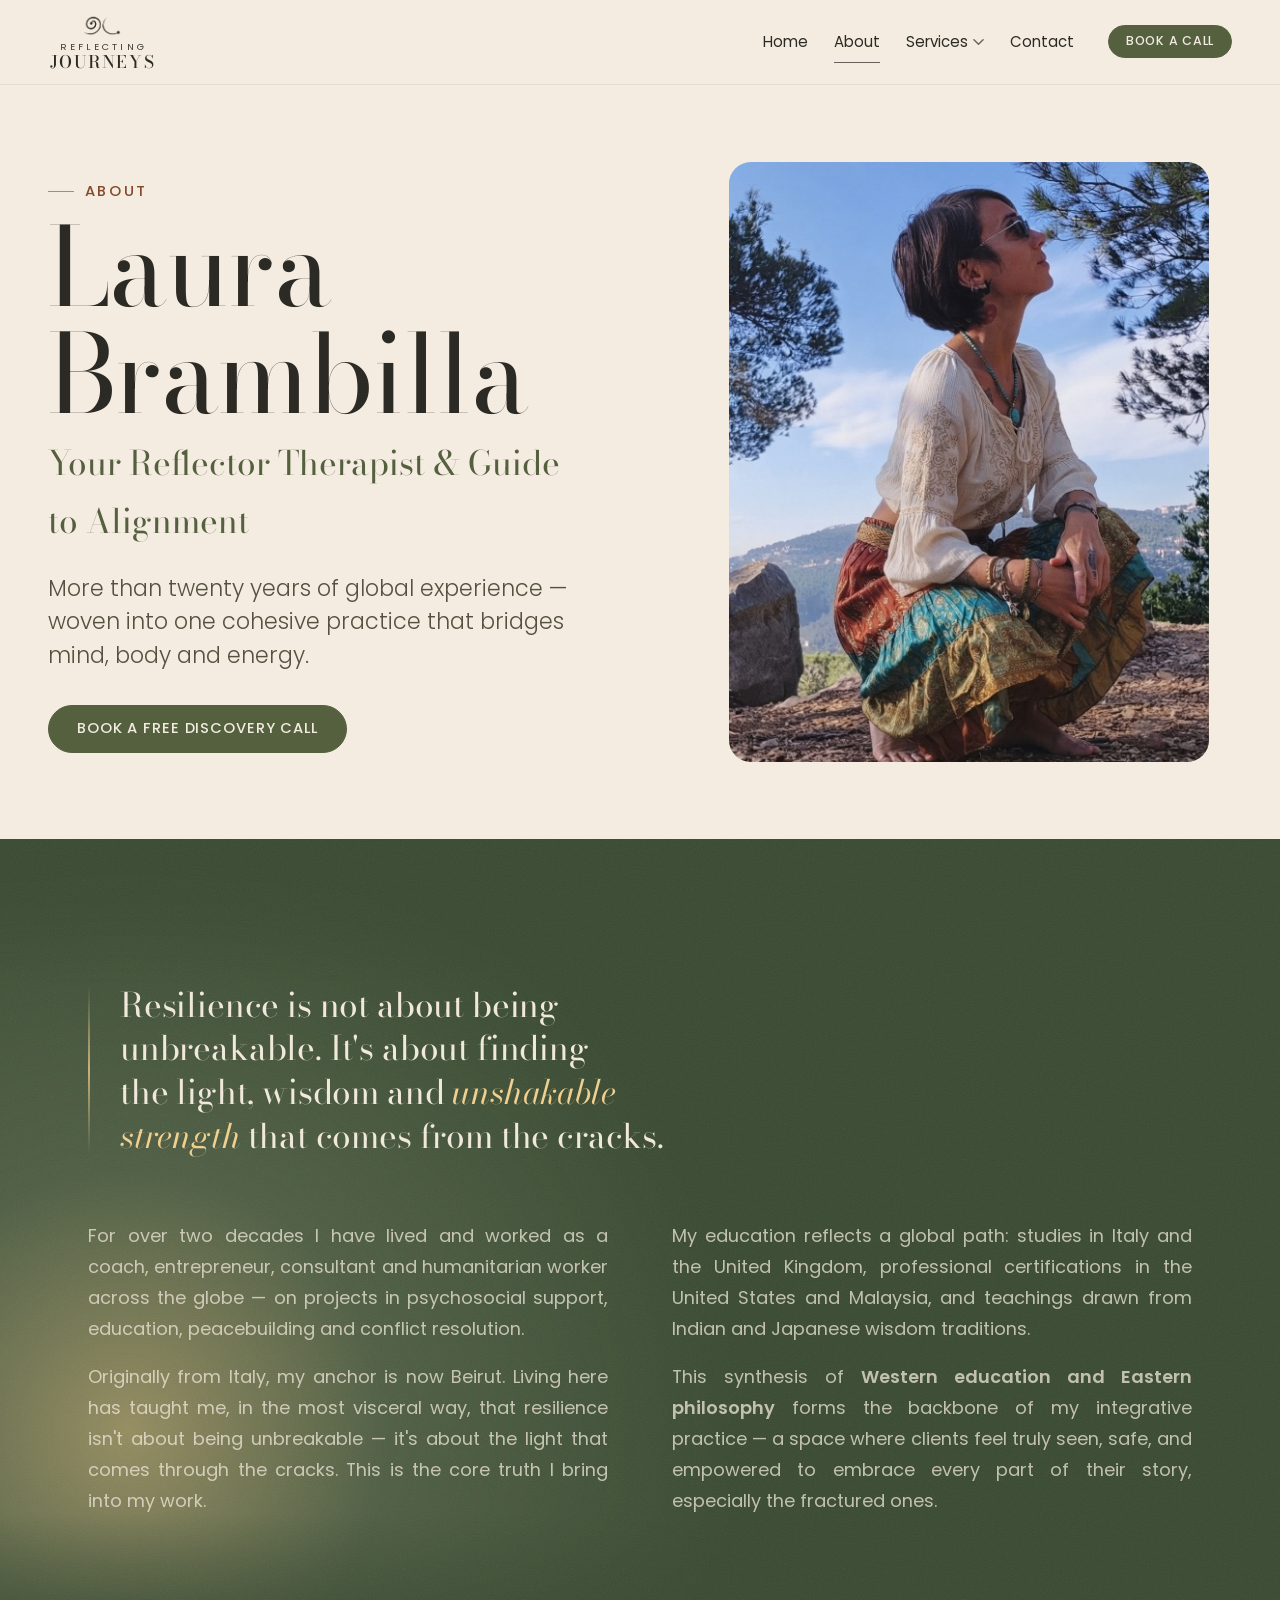
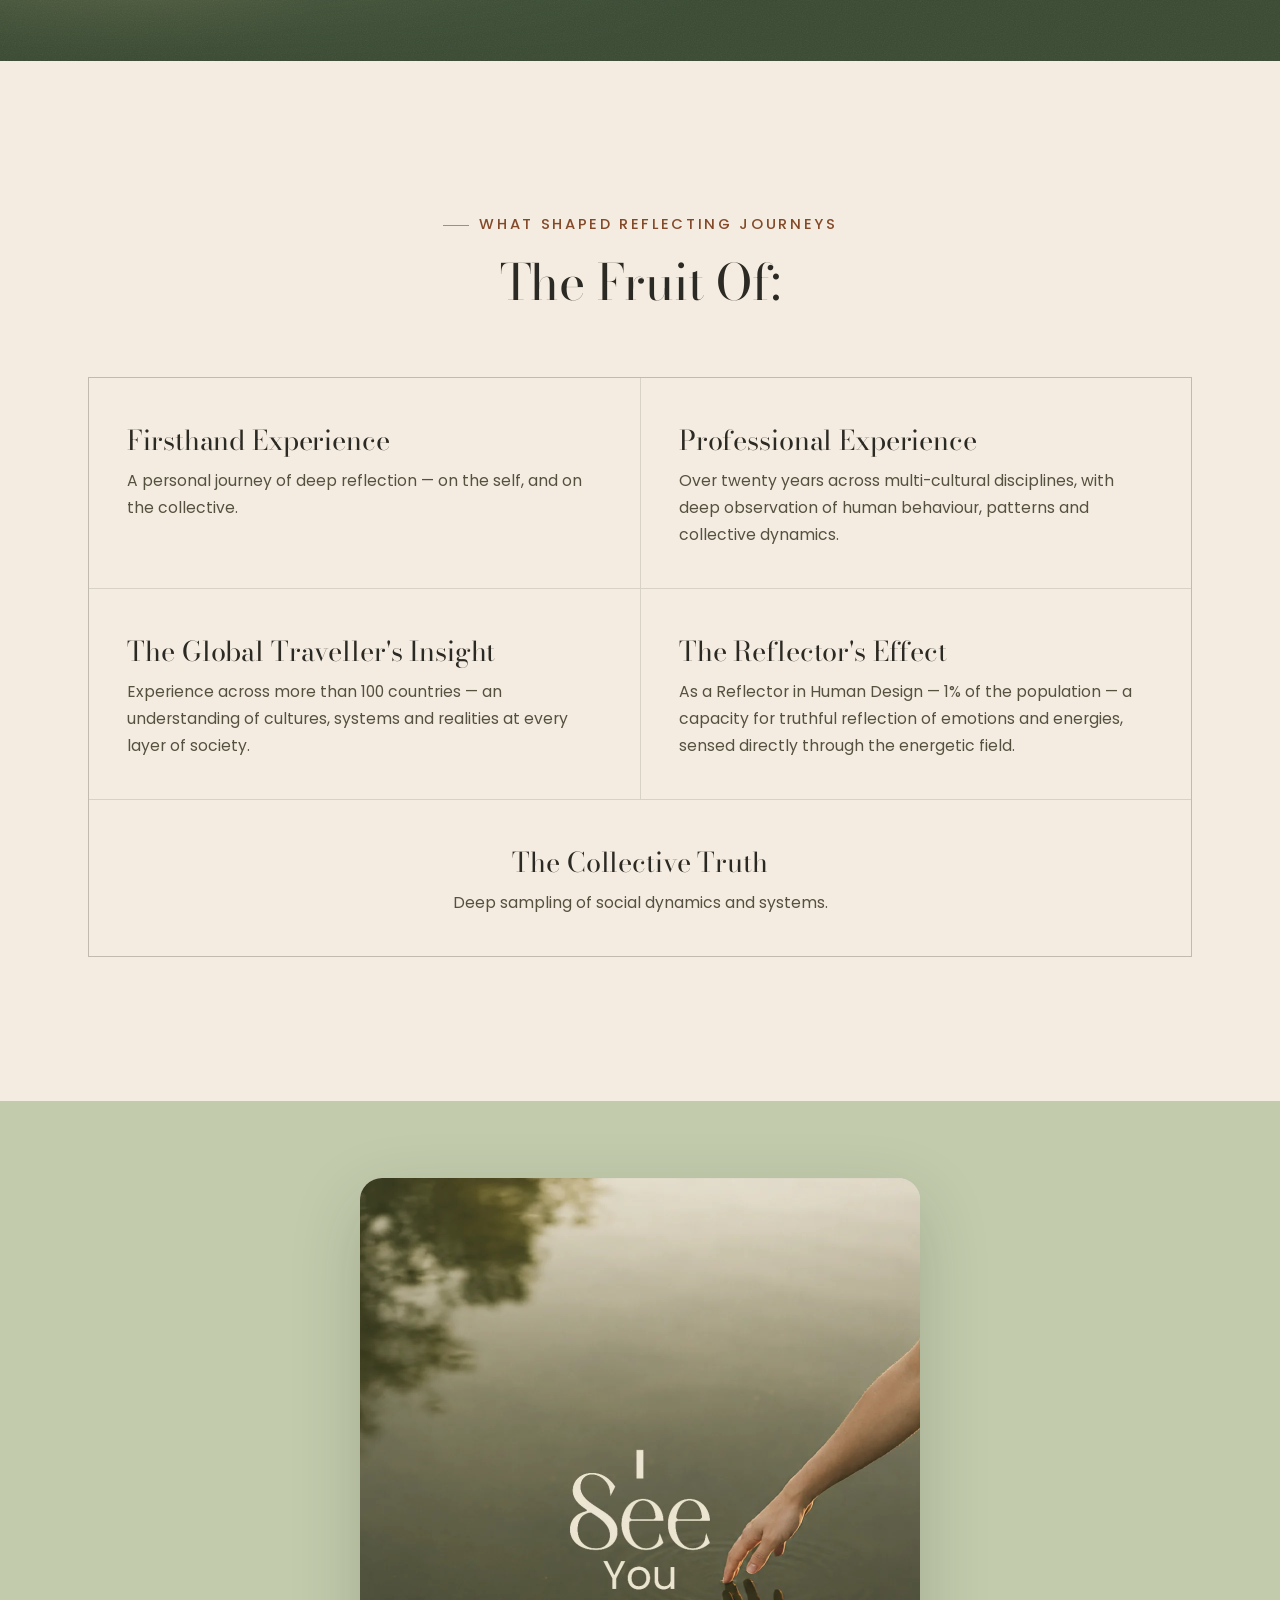
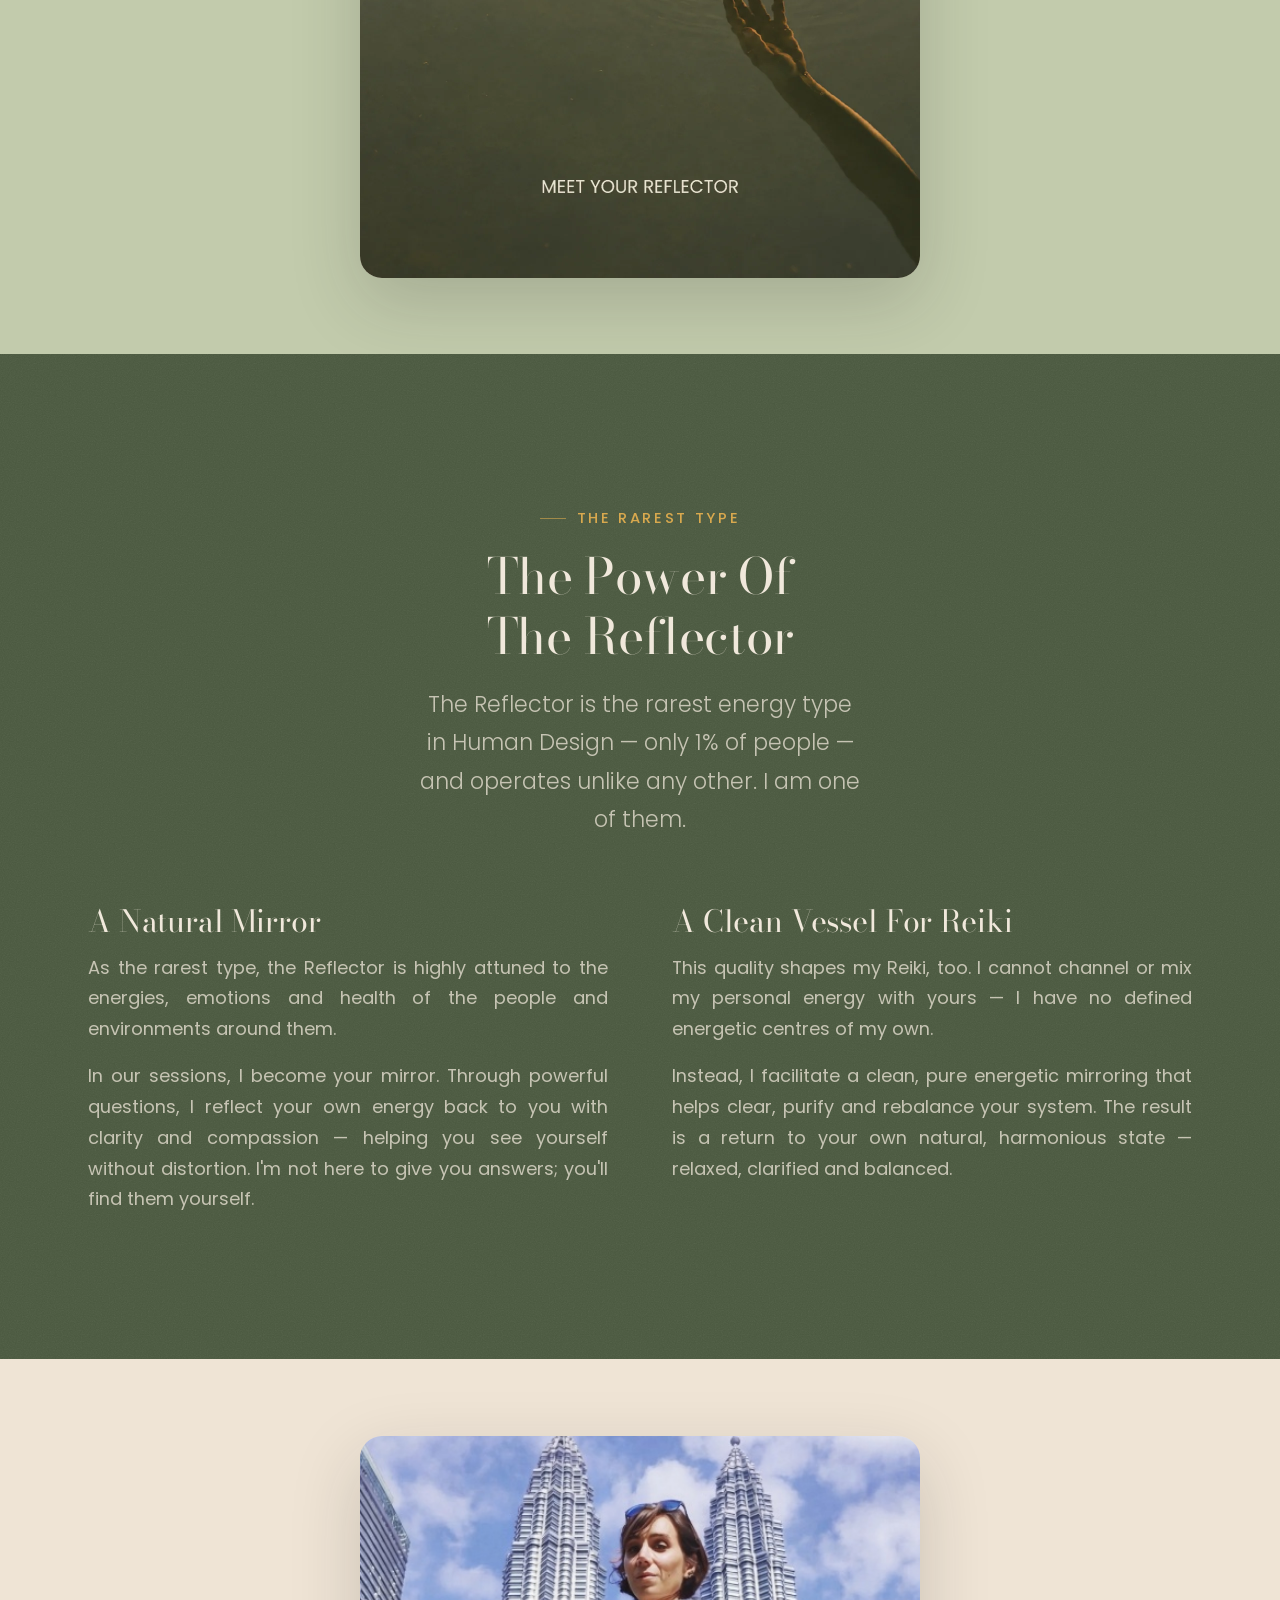
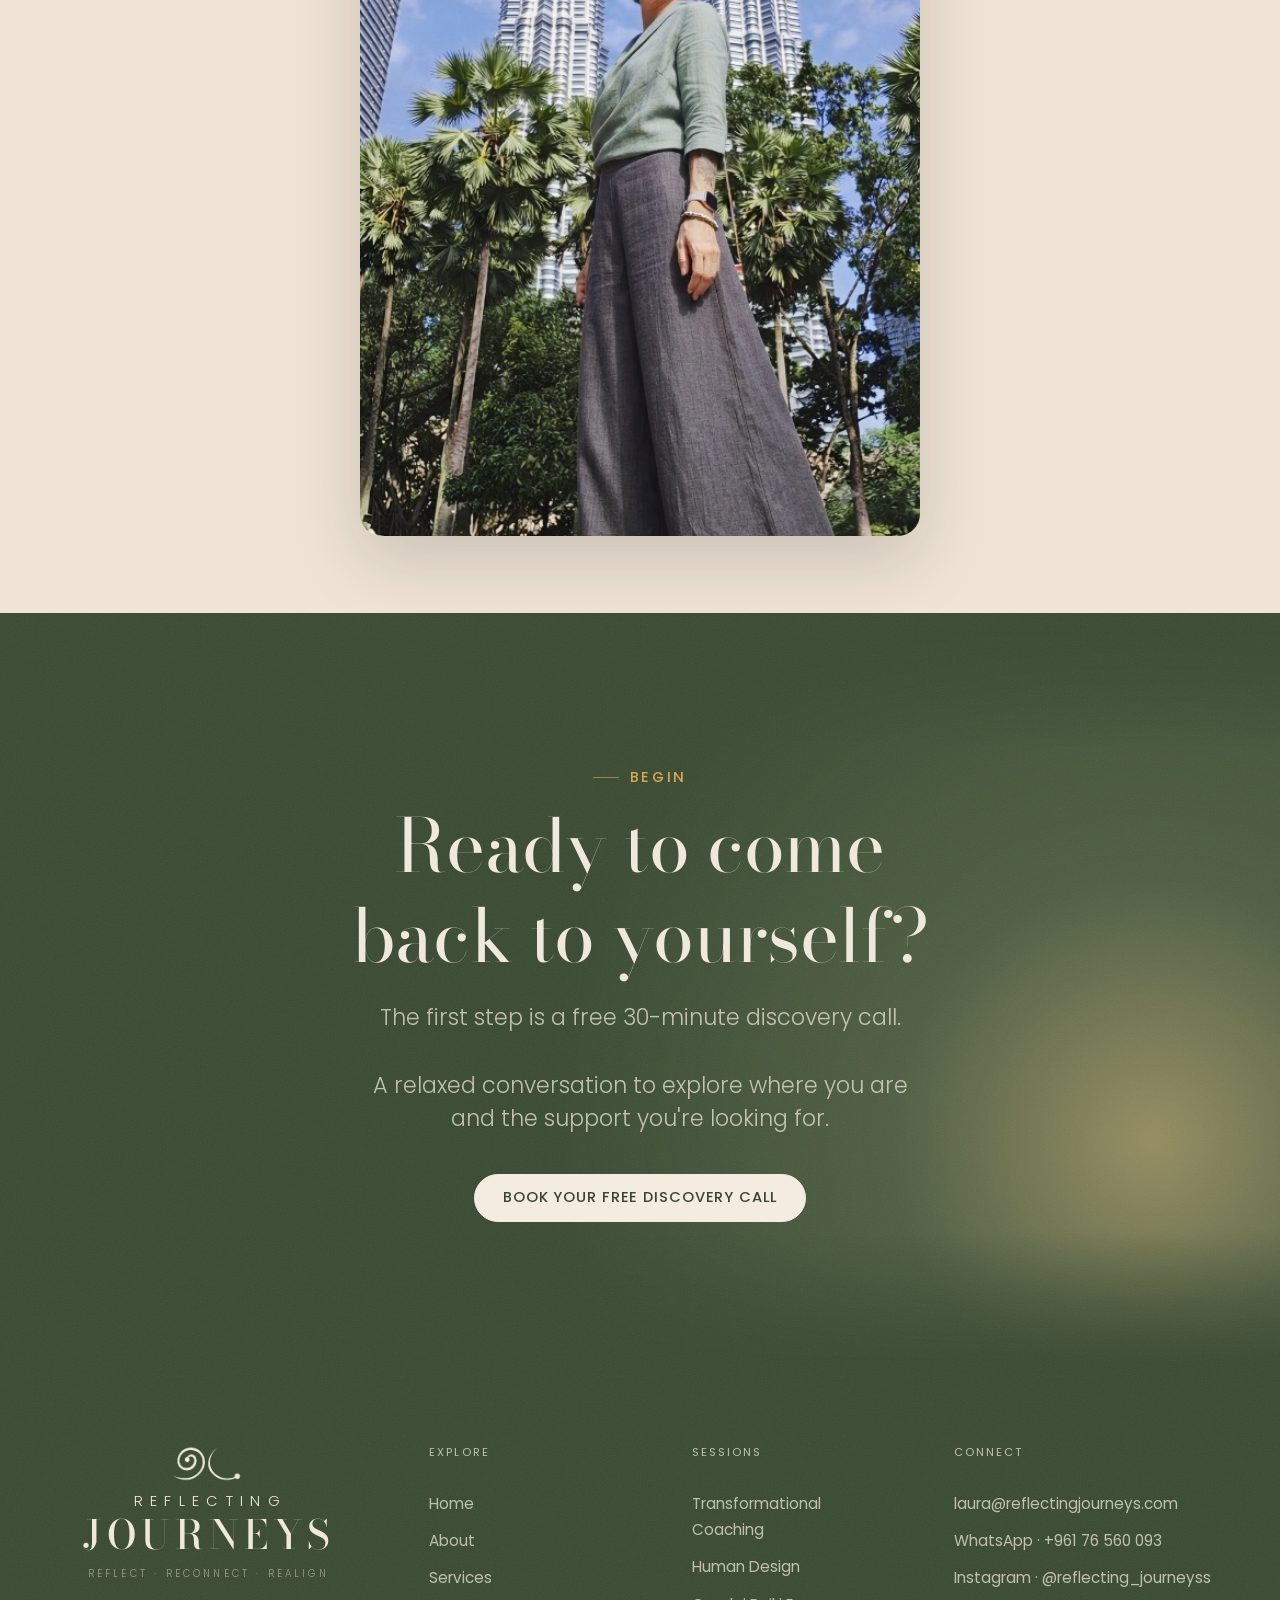
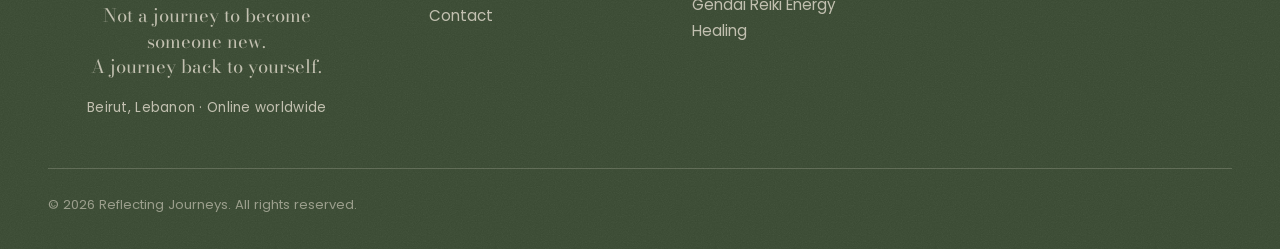
==== commit 9cd326d0: "Polish pass 2: alignment and consistency details - Explore links share one baseline (home cards, ser" ====
--- a/about.html
+++ b/about.html
@@ -24,7 +24,7 @@
   <!-- Icons -->
   <link rel="icon" href="images/favicon.png" type="image/png" />
   <link rel="apple-touch-icon" href="images/favicon.png" />
-  <meta name="theme-color" content="#3a4430" />
+  <meta name="theme-color" content="#3a4a33" />
 
   <!-- Fonts: Poppins (body) + Fraunces (temporary display fallback for Gamgote) -->
   <link rel="preconnect" href="https://fonts.googleapis.com" />
@@ -61,15 +61,15 @@
               <span class="nav__sub-label">The Reflecting Journey</span>
               <a role="menuitem" href="coaching.html" class="nav__sub-link">
                 <span class="nav__sub-num">01</span>
-                <span><span class="nav__sub-title">Transformational Coaching</span><span class="nav__sub-desc">The Mind — Reflect</span></span>
+                <span><span class="nav__sub-title">Transformational Coaching</span><span class="nav__sub-desc">The Mind&nbsp;— Reflect</span></span>
               </a>
               <a role="menuitem" href="human-design.html" class="nav__sub-link">
                 <span class="nav__sub-num">02</span>
-                <span><span class="nav__sub-title">Human Design</span><span class="nav__sub-desc">The Mechanics — Reconnect</span></span>
+                <span><span class="nav__sub-title">Human Design</span><span class="nav__sub-desc">The Mechanics&nbsp;— Reconnect</span></span>
               </a>
               <a role="menuitem" href="reiki.html" class="nav__sub-link">
                 <span class="nav__sub-num">03</span>
-                <span><span class="nav__sub-title">Gendai Reiki Energy Healing</span><span class="nav__sub-desc">The Body — Realign</span></span>
+                <span><span class="nav__sub-title">Gendai Reiki Energy Healing</span><span class="nav__sub-desc">The Body&nbsp;— Realign</span></span>
               </a>
               <a role="menuitem" href="services.html" class="nav__sub-all link">All services <span class="link__arrow" aria-hidden="true">→</span></a>
             </div>
@@ -95,7 +95,7 @@
         <p class="eyebrow">About</p>
         <h1 class="page-hero__title font-display">Laura Brambilla</h1>
         <p class="page-hero__sub">Your Reflector Therapist &amp; Guide to Alignment</p>
-        <p class="lead page-hero__lead" data-cms="about.lead">More than twenty years of global experience — woven into one cohesive practice that bridges mind, body and energy.</p>
+        <p class="lead page-hero__lead" data-cms="about.lead">More than twenty years of global experience&nbsp;— woven into one cohesive practice that bridges mind, body and energy.</p>
         <a class="btn btn--primary" href="contact.html#book">Book a free discovery call</a>
       </div>
       <figure class="editorial-image editorial-image--rounded is-zoom page-hero__image" style="--ar: 4/5; --pos: 50% 20%"
@@ -116,12 +116,12 @@
       </div>
       <div class="two-col two-col--text" data-reveal data-reveal-delay="0.1s">
         <div class="prose">
-          <p data-cms="about.story_p1">For over two decades I have lived and worked as a coach, entrepreneur, consultant and humanitarian worker across the globe — on projects in psychosocial support, education, peacebuilding and conflict resolution.</p>
-          <p data-cms="about.story_p2">Originally from Italy, my anchor is now Beirut. Living here has taught me, in the most visceral way, that resilience isn't about being unbreakable — it's about the light that comes through the cracks. This is the core truth I bring into my work.</p>
+          <p data-cms="about.story_p1">For over two decades I have lived and worked as a coach, entrepreneur, consultant and humanitarian worker across the globe&nbsp;— on projects in psychosocial support, education, peacebuilding and conflict resolution.</p>
+          <p data-cms="about.story_p2">Originally from Italy, my anchor is now Beirut. Living here has taught me, in the most visceral way, that resilience isn't about being unbreakable&nbsp;— it's about the light that comes through the cracks. This is the core truth I bring into my work.</p>
         </div>
         <div class="prose">
           <p data-cms="about.story_p3">My education reflects a global path: studies in Italy and the United Kingdom, professional certifications in the United States and Malaysia, and teachings drawn from Indian and Japanese wisdom traditions.</p>
-          <p data-cms="about.story_p4">This synthesis of <strong>Western education and Eastern philosophy</strong> forms the backbone of my integrative practice — a space where clients feel truly seen, safe, and empowered to embrace every part of their story, especially the fractured ones.</p>
+          <p data-cms="about.story_p4">This synthesis of <strong>Western education and Eastern philosophy</strong> forms the backbone of my integrative practice&nbsp;— a space where clients feel truly seen, safe, and empowered to embrace every part of their story, especially the fractured ones.</p>
         </div>
       </div>
     </div>
@@ -137,7 +137,7 @@
       <ol class="pillars pillars--unnumbered" data-stagger data-reveal>
         <li class="pillar">
           <h3 class="pillar__title font-display">Firsthand Experience</h3>
-          <p>A personal journey of deep reflection — on the self, and on the collective.</p>
+          <p>A personal journey of deep reflection&nbsp;— on the self, and on the collective.</p>
         </li>
         <li class="pillar">
           <h3 class="pillar__title font-display">Professional Experience</h3>
@@ -145,11 +145,11 @@
         </li>
         <li class="pillar">
           <h3 class="pillar__title font-display">The Global Traveller's Insight</h3>
-          <p>Experience across more than 100 countries — an understanding of cultures, systems and realities at every layer of society.</p>
+          <p>Experience across more than 100 countries&nbsp;— an understanding of cultures, systems and realities at every layer of society.</p>
         </li>
         <li class="pillar">
           <h3 class="pillar__title font-display">The Reflector's Effect</h3>
-          <p>As a Reflector in Human Design — 1% of the population — a capacity for truthful reflection of emotions and energies, sensed directly through the energetic field.</p>
+          <p>As a Reflector in Human Design&nbsp;— 1% of the population&nbsp;— a capacity for truthful reflection of emotions and energies, sensed directly through the energetic field.</p>
         </li>
         <li class="pillar">
           <h3 class="pillar__title font-display">The Collective Truth</h3>
@@ -174,18 +174,18 @@
       <div class="section-heading is-centered" data-reveal>
         <p class="eyebrow is-centered">The rarest type</p>
         <h2 id="reflector-title" class="section-heading__title">The Power Of The Reflector</h2>
-        <p class="section-heading__intro">The Reflector is the rarest energy type in Human Design — only 1% of people — and operates unlike any other. I am one of them.</p>
+        <p class="section-heading__intro">The Reflector is the rarest energy type in Human Design&nbsp;— only 1% of people&nbsp;— and operates unlike any other. I am one of them.</p>
       </div>
       <div class="reflector__grid" data-reveal data-reveal-delay="0.1s">
         <div class="reflector__col prose">
           <h3 class="font-display reflector__h3">A Natural Mirror</h3>
           <p>As the rarest type, the Reflector is highly attuned to the energies, emotions and health of the people and environments around them.</p>
-          <p>In our sessions, I become your mirror. Through powerful questions, I reflect your own energy back to you with clarity and compassion — helping you see yourself without distortion. I'm not here to give you answers; you'll find them yourself.</p>
+          <p>In our sessions, I become your mirror. Through powerful questions, I reflect your own energy back to you with clarity and compassion&nbsp;— helping you see yourself without distortion. I'm not here to give you answers; you'll find them yourself.</p>
         </div>
         <div class="reflector__col prose">
           <h3 class="font-display reflector__h3">A Clean Vessel For Reiki</h3>
-          <p>This quality shapes my Reiki, too. I cannot channel or mix my personal energy with yours — I have no defined energetic centres of my own.</p>
-          <p>Instead, I facilitate a clean, pure energetic mirroring that helps clear, purify and rebalance your system. The result is a return to your own natural, harmonious state — relaxed, clarified and balanced.</p>
+          <p>This quality shapes my Reiki, too. I cannot channel or mix my personal energy with yours&nbsp;— I have no defined energetic centres of my own.</p>
+          <p>Instead, I facilitate a clean, pure energetic mirroring that helps clear, purify and rebalance your system. The result is a return to your own natural, harmonious state&nbsp;— relaxed, clarified and balanced.</p>
         </div>
       </div>
     </div>
@@ -256,7 +256,6 @@
 
       <div class="site-footer__base">
         <p>© <span data-year>2026</span> Reflecting Journeys. All rights reserved.</p>
-        <p class="site-footer__made">Reflect · Reconnect · Realign</p>
       </div>
     </div>
   </footer>
--- a/styles.css
+++ b/styles.css
@@ -1577,3 +1577,52 @@
 }
 .thanks__lead { margin-inline: auto; }
 .thanks__btn { margin-top: 2rem; }
+
+/* ============================================================
+   POLISH PASS 2 — alignment & consistency details
+   ============================================================ */
+
+/* Justified paragraphs (client's choice): allow tidy hyphenation of long words
+   only, and let the browser balance line breaks to avoid wide word gaps. */
+.prose p { hyphenate-limit-chars: 8 4 4; text-wrap: pretty; }
+
+/* Home "path" cards: the Explore links share one baseline across the row. */
+.path__card { display: flex; }
+.path__link { display: flex; flex-direction: column; width: 100%; }
+.path__body { flex: 1; display: flex; flex-direction: column; align-items: flex-start; }
+.path__cta { margin-top: auto; padding-top: 0.9rem; }
+
+/* Services overview: same for the three "Explore …" links. */
+.triad__item { display: flex; flex-direction: column; align-items: flex-start; }
+.triad__item > .link { margin-top: auto; }
+
+/* Coaching comparison labels use the same label style as every other eyebrow. */
+.compare__label { font-family: var(--font-body); font-weight: 500; }
+
+/* "One path, three practices": the page you're on is quietly marked, not a link target. */
+/* (Dim the children, not the card: the reveal animation owns the card's opacity.) */
+.related__card.is-current { pointer-events: none; }
+.related__card.is-current > * { opacity: 0.5; }
+.related__card.is-current .related__cta { visibility: hidden; }
+.related__cta { margin-top: auto; padding-top: 0.6rem; }
+
+/* Meet badge: roles wrap as whole words, lines balanced. */
+.meet__badge-role { text-wrap: balance; }
+
+/* Footer brand column: logo, tagline and location share one centre line. */
+.site-footer__brand { width: fit-content; text-align: center; }
+.site-footer__brand .logo-lockup { margin-inline: auto; }
+
+@media (max-width: 800px) {
+  /* Meet photo spans the text column, like every other image on phones. */
+  .meet__image { width: 100%; max-width: 100%; }
+}
+@media (max-width: 860px) {
+  .site-footer__brand { width: auto; }
+}
+@media (max-width: 520px) {
+  /* Footer on phones: Explore + Sessions side by side, Connect full width. */
+  .site-footer__top { grid-template-columns: 1fr 1fr; gap: 2.5rem 1.5rem; }
+  .site-footer__brand, .site-footer__connect { grid-column: 1 / -1; }
+  .site-footer__base { align-items: center; text-align: center; }
+}
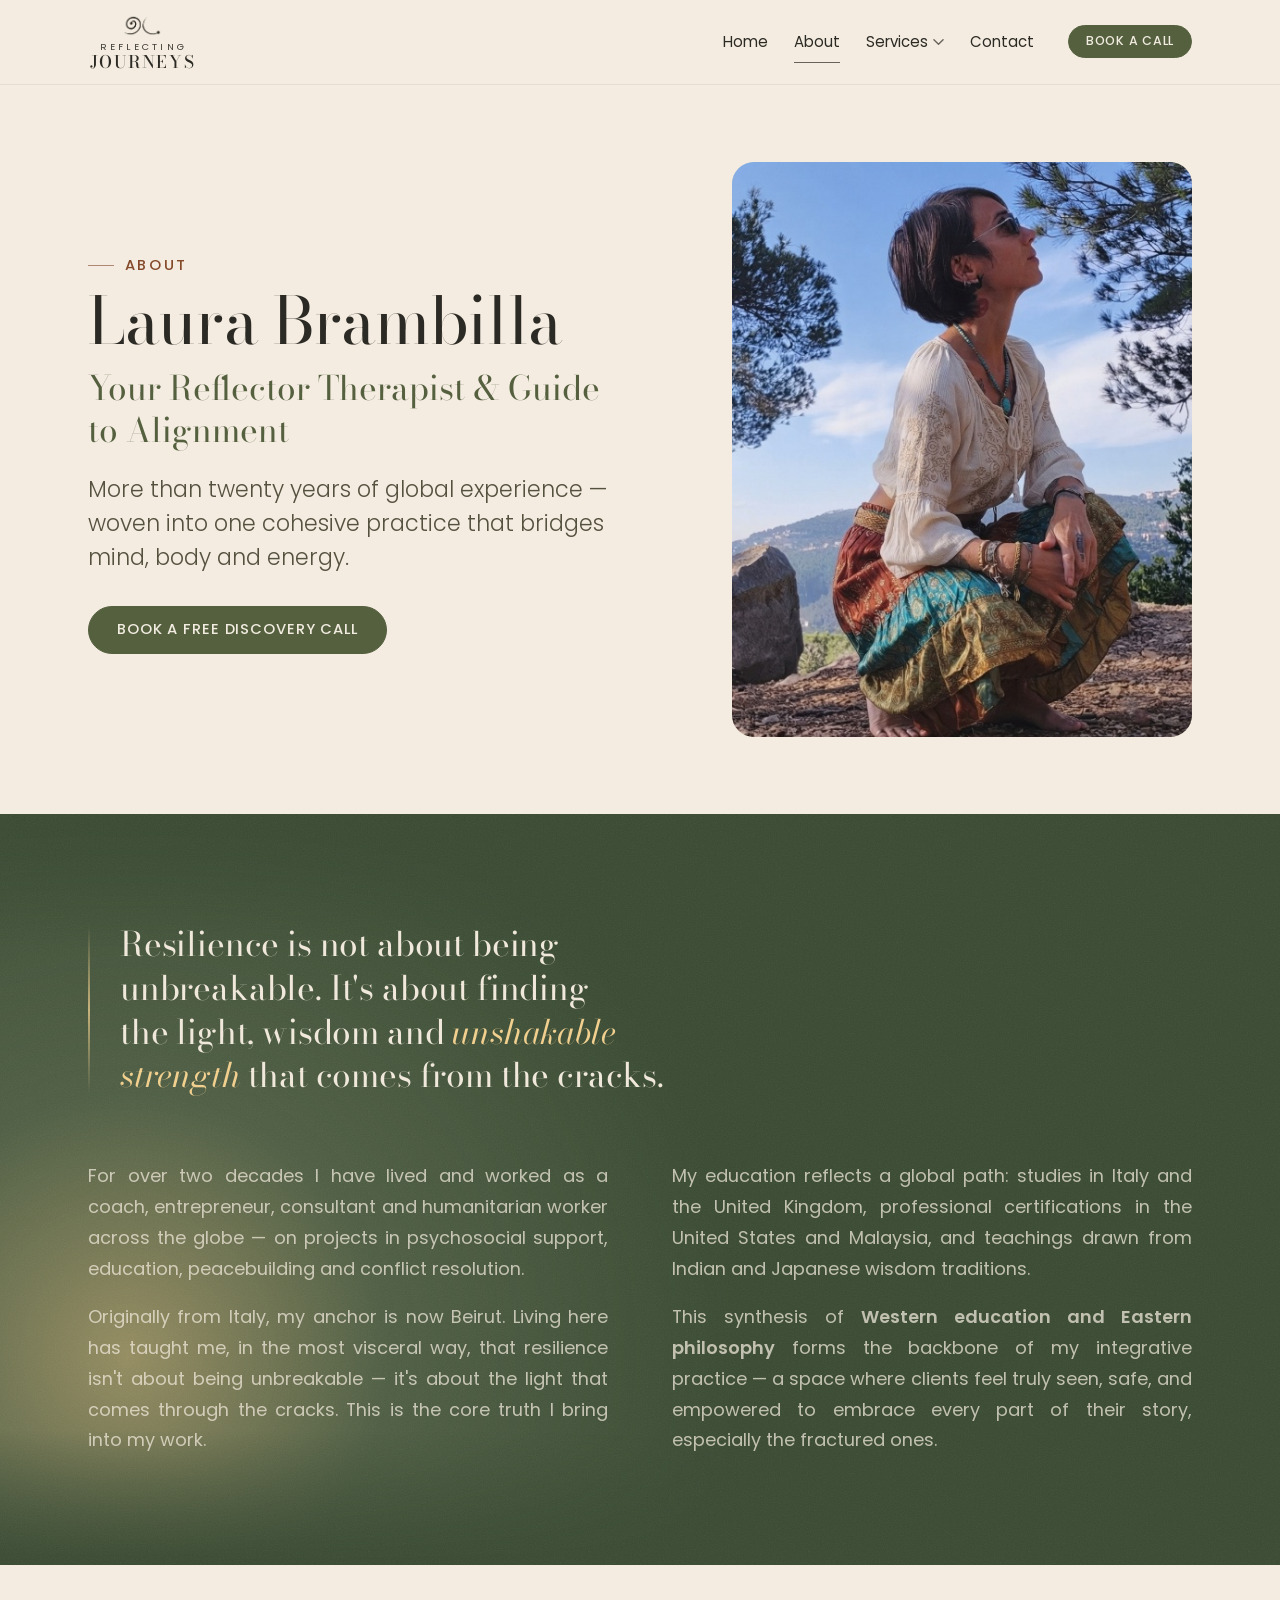
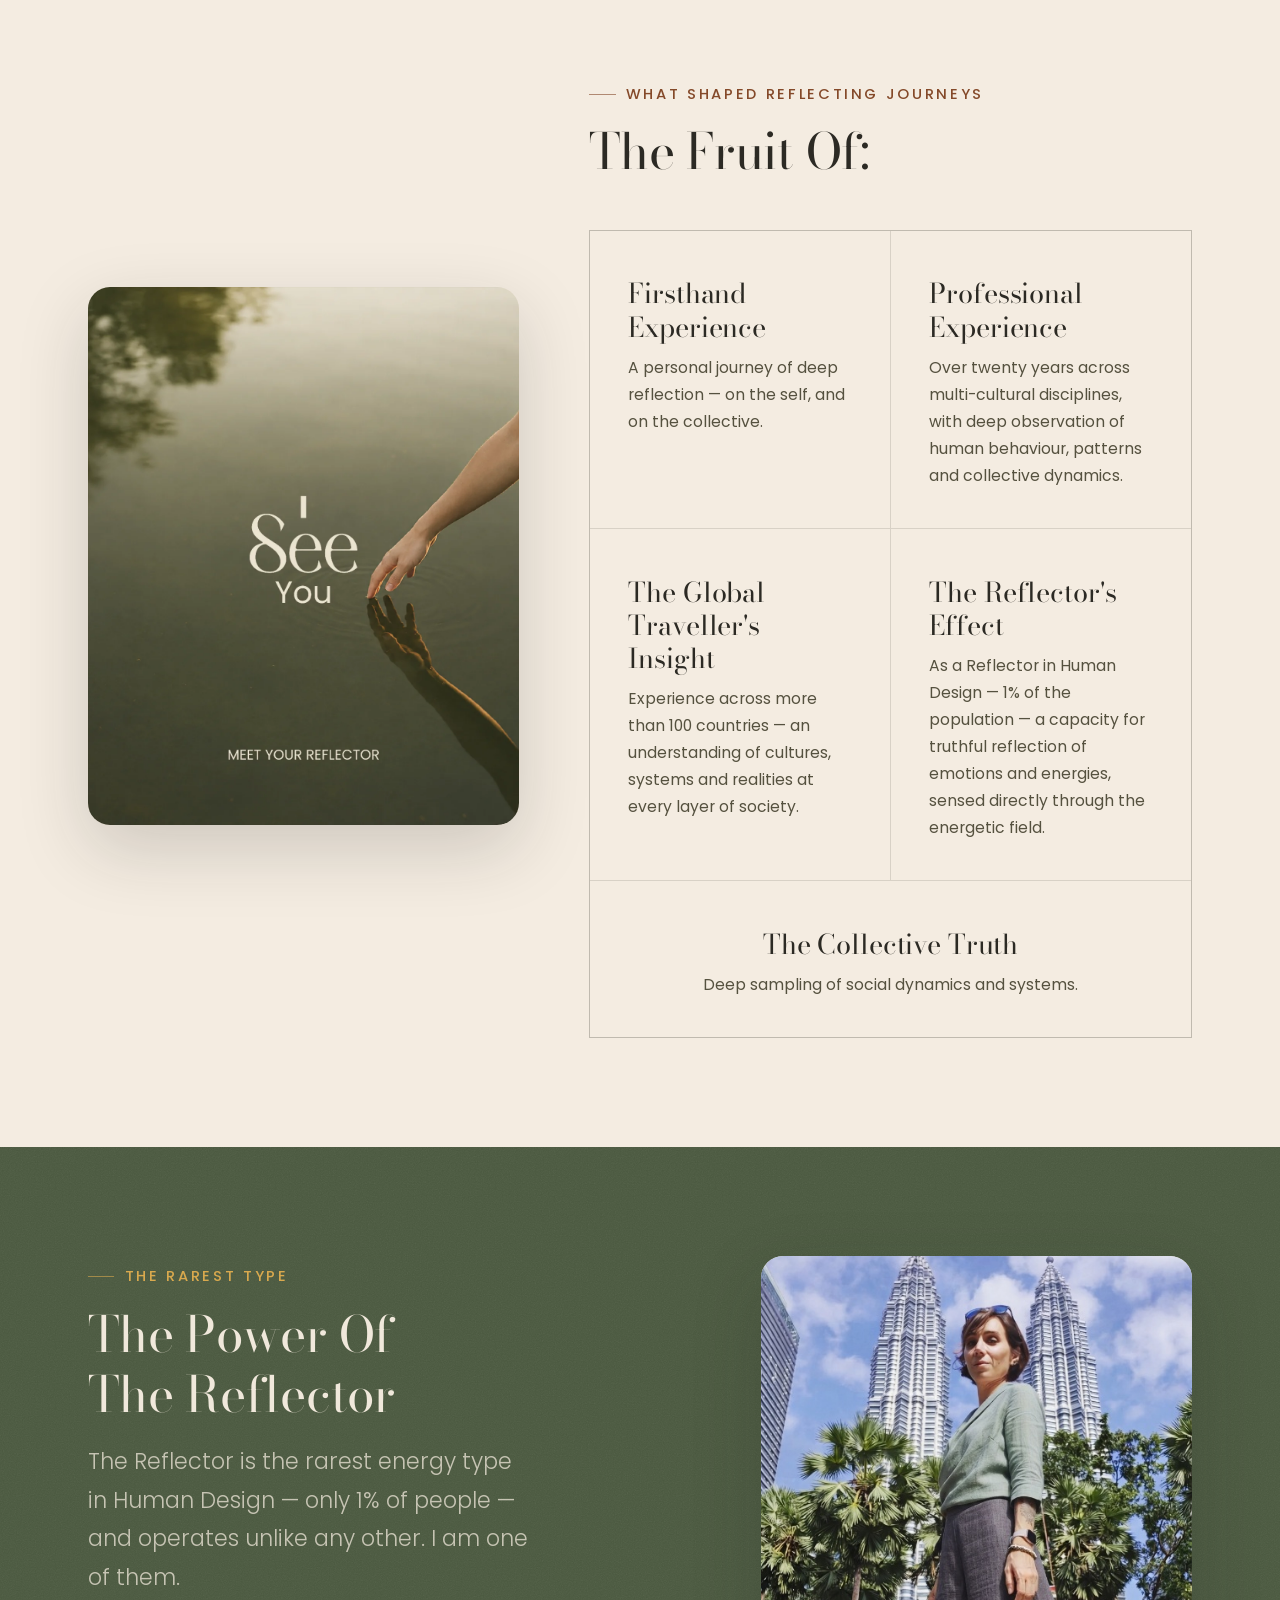
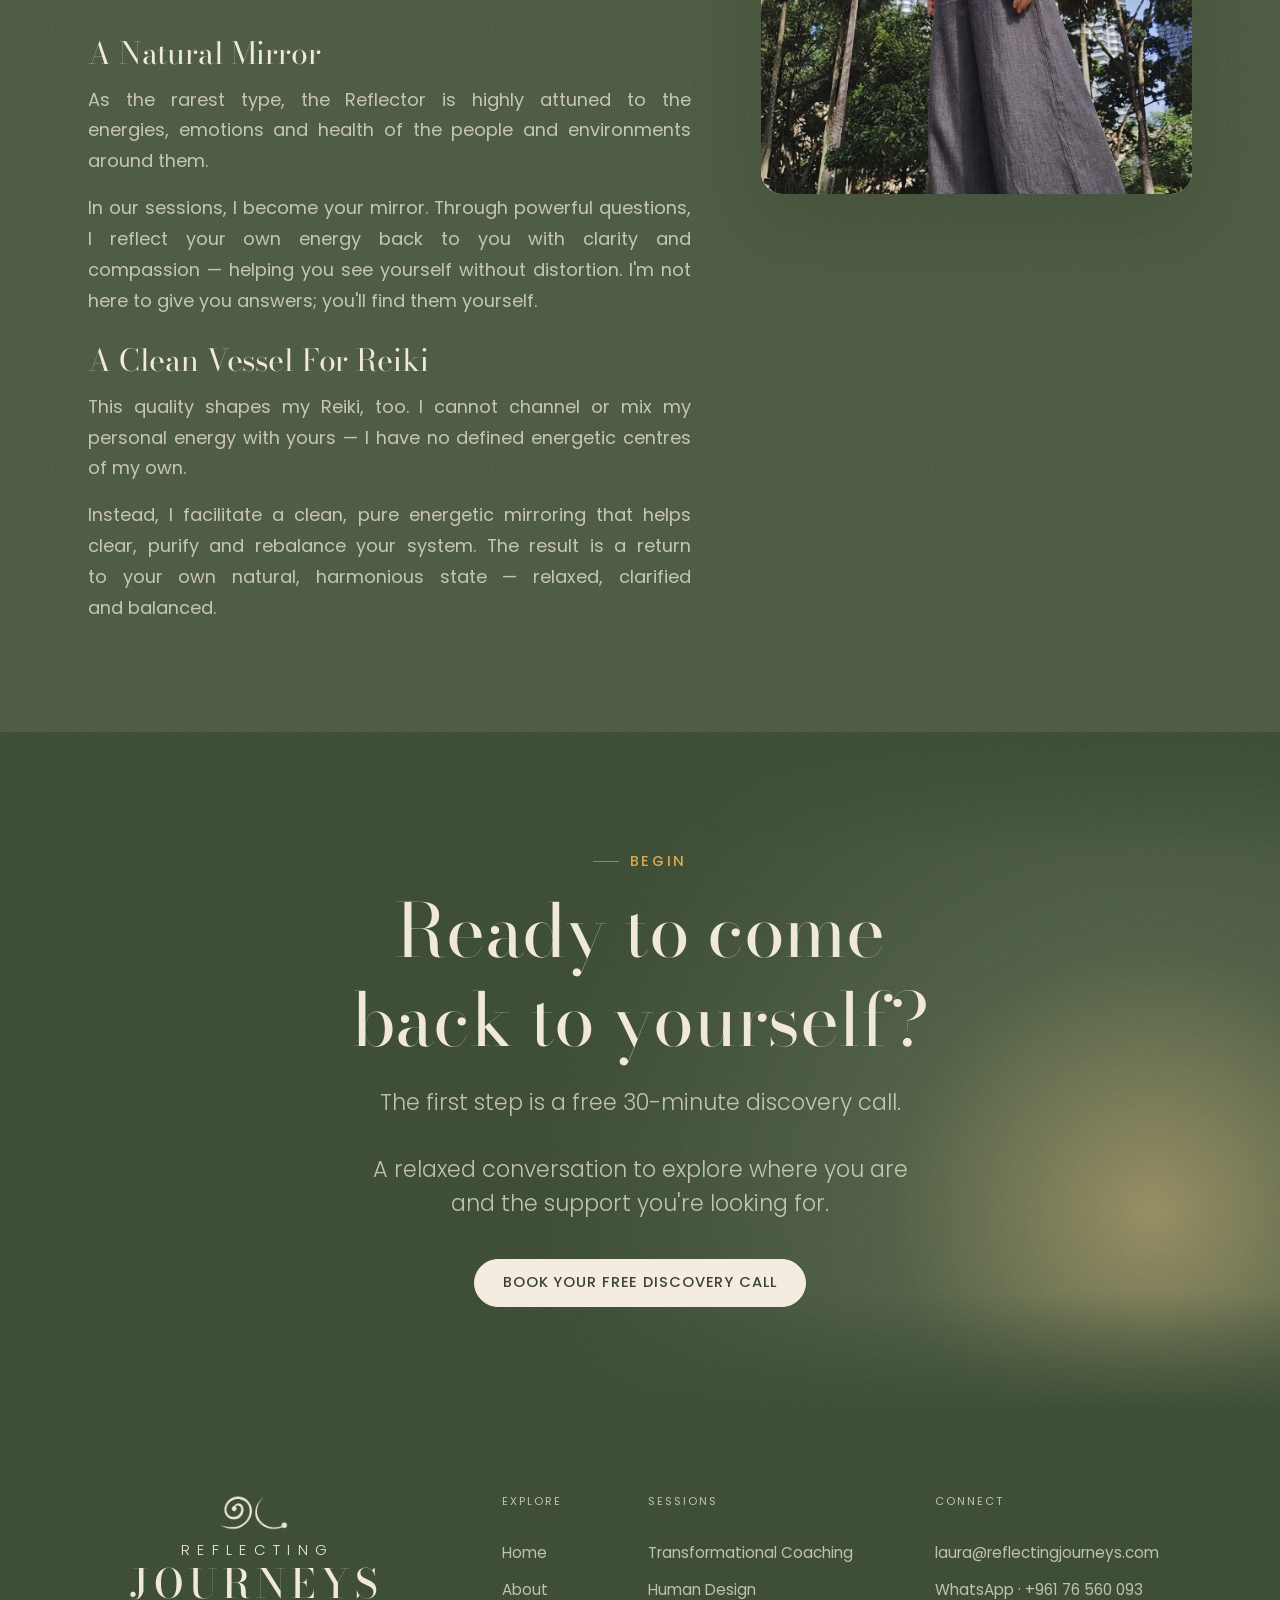
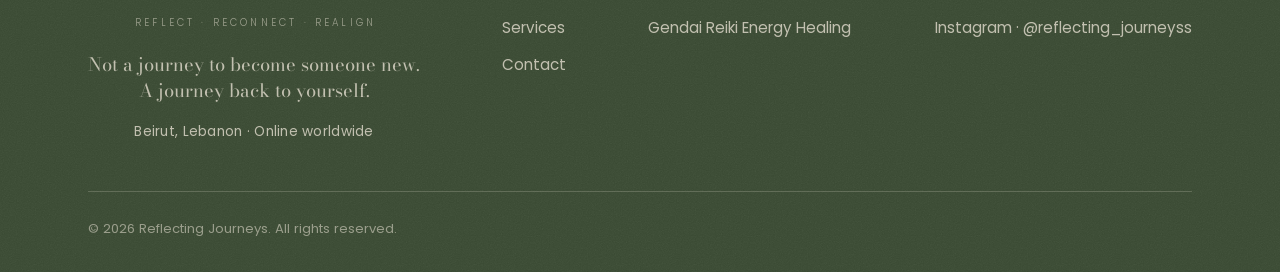
==== commit d5f49e2f: "Desktop composition pass (phones unchanged) - One shared 1200px frame: header, heroes, sections and " ====
--- a/about.html
+++ b/about.html
@@ -6,14 +6,14 @@
   <script>document.documentElement.classList.add('js');</script>
   <title>About Laura Brambilla — Reflecting Journeys</title>
   <meta name="description" content="Laura Brambilla — Reflector therapist and guide to alignment. More than twenty years of global experience across coaching, humanitarian work and energy healing, from Italy to Beirut and over 100 countries." />
-  <link rel="canonical" href="https://reflecting-journeys.netlify.app/about.html" />
+  <link rel="canonical" href="https://reflecting-journeys.netlify.app/about" />
 
   <!-- Open Graph / social -->
   <meta property="og:type" content="website" />
   <meta property="og:site_name" content="Reflecting Journeys" />
   <meta property="og:title" content="About Laura Brambilla — Reflecting Journeys" />
   <meta property="og:description" content="Laura Brambilla — Reflector therapist and guide to alignment. More than twenty years of global experience across coaching, humanitarian work and energy healing, from Italy to Beirut and over 100 countries." />
-  <meta property="og:url" content="https://reflecting-journeys.netlify.app/about.html" />
+  <meta property="og:url" content="https://reflecting-journeys.netlify.app/about" />
   <meta property="og:image" content="https://reflecting-journeys.netlify.app/images/og-share.jpg" />
   <meta property="og:image:width" content="1200" />
   <meta property="og:image:height" content="630" />
@@ -22,8 +22,10 @@
   <meta name="twitter:image" content="https://reflecting-journeys.netlify.app/images/og-share.jpg" />
 
   <!-- Icons -->
-  <link rel="icon" href="images/favicon.png" type="image/png" />
-  <link rel="apple-touch-icon" href="images/favicon.png" />
+  <link rel="icon" href="/favicon.ico" sizes="32x32" />
+  <link rel="icon" href="/images/icons/favicon.svg" type="image/svg+xml" />
+  <link rel="apple-touch-icon" href="/apple-touch-icon.png" />
+  <link rel="manifest" href="/site.webmanifest" />
   <meta name="theme-color" content="#3a4a33" />
 
   <!-- Fonts: Poppins (body) + Fraunces (temporary display fallback for Gamgote) -->
@@ -127,78 +129,84 @@
     </div>
   </section>
 
-  <!-- ============ WHAT SHAPED RJ — four pillars ============ -->
-  <section class="section bg-cream" aria-labelledby="fruit-title">
-    <div class="container">
-      <div class="section-heading is-centered" data-reveal>
-        <p class="eyebrow is-centered">What shaped Reflecting Journeys</p>
-        <h2 id="fruit-title" class="section-heading__title">The Fruit Of:</h2>
-      </div>
-      <ol class="pillars pillars--unnumbered" data-stagger data-reveal>
-        <li class="pillar">
-          <h3 class="pillar__title font-display">Firsthand Experience</h3>
-          <p>A personal journey of deep reflection&nbsp;— on the self, and on the collective.</p>
-        </li>
-        <li class="pillar">
-          <h3 class="pillar__title font-display">Professional Experience</h3>
-          <p>Over twenty years across multi-cultural disciplines, with deep observation of human behaviour, patterns and collective dynamics.</p>
-        </li>
-        <li class="pillar">
-          <h3 class="pillar__title font-display">The Global Traveller's Insight</h3>
-          <p>Experience across more than 100 countries&nbsp;— an understanding of cultures, systems and realities at every layer of society.</p>
-        </li>
-        <li class="pillar">
-          <h3 class="pillar__title font-display">The Reflector's Effect</h3>
-          <p>As a Reflector in Human Design&nbsp;— 1% of the population&nbsp;— a capacity for truthful reflection of emotions and energies, sensed directly through the energetic field.</p>
-        </li>
-        <li class="pillar">
-          <h3 class="pillar__title font-display">The Collective Truth</h3>
-          <p>Deep sampling of social dynamics and systems.</p>
-        </li>
-      </ol>
-    </div>
-  </section>
-
-  <!-- ============ I SEE YOU (brand poster) ============ -->
-  <section class="poster-moment bg-sage">
-    <div class="container">
-      <figure class="poster-figure" data-reveal>
-        <img src="images/brand/i-see-you.webp" alt="I See You — meet your Reflector" loading="lazy" decoding="async" />
-      </figure>
-    </div>
-  </section>
-
-  <!-- ============ THE POWER OF THE REFLECTOR ============ -->
-  <section class="section bg-deep grain on-dark reflector" aria-labelledby="reflector-title">
-    <div class="container">
-      <div class="section-heading is-centered" data-reveal>
-        <p class="eyebrow is-centered">The rarest type</p>
-        <h2 id="reflector-title" class="section-heading__title">The Power Of The Reflector</h2>
-        <p class="section-heading__intro">The Reflector is the rarest energy type in Human Design&nbsp;— only 1% of people&nbsp;— and operates unlike any other. I am one of them.</p>
-      </div>
-      <div class="reflector__grid" data-reveal data-reveal-delay="0.1s">
-        <div class="reflector__col prose">
-          <h3 class="font-display reflector__h3">A Natural Mirror</h3>
-          <p>As the rarest type, the Reflector is highly attuned to the energies, emotions and health of the people and environments around them.</p>
-          <p>In our sessions, I become your mirror. Through powerful questions, I reflect your own energy back to you with clarity and compassion&nbsp;— helping you see yourself without distortion. I'm not here to give you answers; you'll find them yourself.</p>
-        </div>
-        <div class="reflector__col prose">
-          <h3 class="font-display reflector__h3">A Clean Vessel For Reiki</h3>
-          <p>This quality shapes my Reiki, too. I cannot channel or mix my personal energy with yours&nbsp;— I have no defined energetic centres of my own.</p>
-          <p>Instead, I facilitate a clean, pure energetic mirroring that helps clear, purify and rebalance your system. The result is a return to your own natural, harmonious state&nbsp;— relaxed, clarified and balanced.</p>
-        </div>
-      </div>
-    </div>
-  </section>
-
-  <!-- ============ LAURA — TRAVEL (Petronas Towers) ============ -->
-  <section class="poster-moment bg-cream-2">
-    <div class="container">
-      <figure class="poster-figure" data-reveal>
-        <img src="images/uploads/laura-towers.jpg" alt="Laura Brambilla standing before the Petronas Twin Towers" loading="lazy" decoding="async" style="object-position: 50% 28%" />
-      </figure>
-    </div>
-  </section>
+  <!-- Desktop: image beside its text; phones: stacked exactly as before -->
+  <div class="duo duo--cream duo--poster-first">
+    <!-- ============ WHAT SHAPED RJ — four pillars ============ -->
+    <section class="section bg-cream" aria-labelledby="fruit-title">
+      <div class="container">
+        <div class="section-heading is-centered" data-reveal>
+          <p class="eyebrow is-centered">What shaped Reflecting Journeys</p>
+          <h2 id="fruit-title" class="section-heading__title">The Fruit Of:</h2>
+        </div>
+        <ol class="pillars pillars--unnumbered" data-stagger data-reveal>
+          <li class="pillar">
+            <h3 class="pillar__title font-display">Firsthand Experience</h3>
+            <p>A personal journey of deep reflection&nbsp;— on the self, and on the collective.</p>
+          </li>
+          <li class="pillar">
+            <h3 class="pillar__title font-display">Professional Experience</h3>
+            <p>Over twenty years across multi-cultural disciplines, with deep observation of human behaviour, patterns and collective dynamics.</p>
+          </li>
+          <li class="pillar">
+            <h3 class="pillar__title font-display">The Global Traveller's Insight</h3>
+            <p>Experience across more than 100 countries&nbsp;— an understanding of cultures, systems and realities at every layer of society.</p>
+          </li>
+          <li class="pillar">
+            <h3 class="pillar__title font-display">The Reflector's Effect</h3>
+            <p>As a Reflector in Human Design&nbsp;— 1% of the population&nbsp;— a capacity for truthful reflection of emotions and energies, sensed directly through the energetic field.</p>
+          </li>
+          <li class="pillar">
+            <h3 class="pillar__title font-display">The Collective Truth</h3>
+            <p>Deep sampling of social dynamics and systems.</p>
+          </li>
+        </ol>
+      </div>
+    </section>
+  
+    <!-- ============ I SEE YOU (brand poster) ============ -->
+    <section class="poster-moment bg-sage">
+      <div class="container">
+        <figure class="poster-figure" data-reveal>
+          <img src="images/brand/i-see-you.webp" alt="I See You — meet your Reflector" loading="lazy" decoding="async" />
+        </figure>
+      </div>
+    </section>
+  </div>
+
+  <!-- Desktop: image beside its text; phones: stacked exactly as before -->
+  <div class="duo duo--deep duo--sticky">
+    <!-- ============ THE POWER OF THE REFLECTOR ============ -->
+    <section class="section bg-deep grain on-dark reflector" aria-labelledby="reflector-title">
+      <div class="container">
+        <div class="section-heading is-centered" data-reveal>
+          <p class="eyebrow is-centered">The rarest type</p>
+          <h2 id="reflector-title" class="section-heading__title">The Power Of The Reflector</h2>
+          <p class="section-heading__intro">The Reflector is the rarest energy type in Human Design&nbsp;— only 1% of people&nbsp;— and operates unlike any other. I am one of them.</p>
+        </div>
+        <div class="reflector__grid" data-reveal data-reveal-delay="0.1s">
+          <div class="reflector__col prose">
+            <h3 class="font-display reflector__h3">A Natural Mirror</h3>
+            <p>As the rarest type, the Reflector is highly attuned to the energies, emotions and health of the people and environments around them.</p>
+            <p>In our sessions, I become your mirror. Through powerful questions, I reflect your own energy back to you with clarity and compassion&nbsp;— helping you see yourself without distortion. I'm not here to give you answers; you'll find them yourself.</p>
+          </div>
+          <div class="reflector__col prose">
+            <h3 class="font-display reflector__h3">A Clean Vessel For Reiki</h3>
+            <p>This quality shapes my Reiki, too. I cannot channel or mix my personal energy with yours&nbsp;— I have no defined energetic centres of my own.</p>
+            <p>Instead, I facilitate a clean, pure energetic mirroring that helps clear, purify and rebalance your system. The result is a return to your own natural, harmonious state&nbsp;— relaxed, clarified and balanced.</p>
+          </div>
+        </div>
+      </div>
+    </section>
+  
+    <!-- ============ LAURA — TRAVEL (Petronas Towers) ============ -->
+    <section class="poster-moment bg-cream-2">
+      <div class="container">
+        <figure class="poster-figure" data-reveal>
+          <img src="images/uploads/laura-towers.jpg" alt="Laura Brambilla standing before the Petronas Twin Towers" loading="lazy" decoding="async" style="object-position: 50% 28%" />
+        </figure>
+      </div>
+    </section>
+  </div>
 
   <!-- ============ CTA ============ -->
   <section class="section booking-cta bg-deepest grain bloom bloom--bottom-right on-dark" aria-labelledby="booking-cta-title">
--- a/styles.css
+++ b/styles.css
@@ -1626,3 +1626,98 @@
   .site-footer__brand, .site-footer__connect { grid-column: 1 / -1; }
   .site-footer__base { align-items: center; text-align: center; }
 }
+
+/* ============================================================
+   DESKTOP COMPOSITION PASS — phones are deliberately untouched
+   ============================================================ */
+
+/* One frame for the whole site: header, footer, heroes and every section share the
+   same content width, so all left edges line up while scrolling. (Only affects
+   screens wider than the 1200px frame — narrower screens were already identical.) */
+.container--wide { max-width: var(--container); }
+
+@media (min-width: 1000px) {
+  /* Calmer vertical rhythm between sections on big screens. */
+  :root { --section-pad: clamp(4.5rem, 2rem + 6vw, 7.5rem); }
+
+  /* Inner-page openings: title sized for its column, text and photo balanced. */
+  .page-hero:not(.page-hero--center) .page-hero__title { font-size: clamp(3.2rem, 1.2rem + 3.6vw, 4.9rem); line-height: 1.02; }
+  .page-hero__inner { grid-template-columns: minmax(0, 1.1fr) minmax(0, 0.9fr); gap: clamp(3rem, 6vw, 6rem); }
+  .page-hero__image { max-width: 460px; margin-inline: auto 0; }
+
+  /* ---- Duo: a brand image beside its neighbouring text section ---- */
+  .duo {
+    display: grid; align-items: center;
+    grid-template-columns: minmax(0, 7fr) minmax(0, 5fr);
+    column-gap: clamp(3rem, 5.5vw, 6rem);
+    padding-block: var(--section-pad);
+    /* content aligned to the same frame as every other section */
+    padding-inline: max(var(--gutter), calc((100% - var(--container)) / 2 + var(--gutter)));
+    position: relative; isolation: isolate;
+  }
+  .duo--poster-first { grid-template-columns: minmax(0, 5fr) minmax(0, 7fr); }
+  .duo--poster-first > .poster-moment { order: -1; }
+  .duo--cream { background: var(--surface); color: var(--text); }
+  .duo--deep  { background: var(--surface-deep); color: var(--text-on-dark); }
+  .duo--deep::after {            /* same fine grain the dark sections use */
+    content: ""; position: absolute; inset: 0; z-index: 0; pointer-events: none;
+    opacity: 0.5; mix-blend-mode: soft-light;
+    background-image: var(--grain-tex); background-size: 220px 220px;
+  }
+  .duo > section {
+    padding: 0; background: none; border: 0; min-width: 0;
+    position: relative; z-index: 1;
+  }
+  .duo > section::after { display: none; }            /* grain comes from the wrapper */
+  .duo > section > .container { max-width: none; padding-inline: 0; margin: 0; }
+  .duo .poster-moment { display: block; }
+  .duo .poster-figure { max-width: 460px; margin-inline: auto; }
+
+  /* Text side reads as one left-aligned column. */
+  .duo .section-heading.is-centered { margin-inline: 0; text-align: left; }
+  .duo .eyebrow.is-centered { justify-content: flex-start; }
+  .duo .section-heading { margin-bottom: clamp(1.8rem, 3vw, 2.5rem); }
+  .duo .two-col,
+  .duo .two-col--split,
+  .duo .reflector__grid { grid-template-columns: 1fr; gap: 1.6rem; }
+  .duo .reflector__grid { margin-top: 2rem; }
+  .duo .areas { grid-template-columns: repeat(2, 1fr); }
+  .duo .pull-band { margin-top: 0; }
+}
+
+@media (min-width: 1000px) {
+  /* Subtitle under an opening title: keep its two lines together. */
+  .page-hero__sub { line-height: 1.25; margin-top: 0.8rem; }
+
+  /* Long text beside a photo: the photo stays in view while the text scrolls past. */
+  .duo--sticky { align-items: start; }
+  .duo--sticky > .poster-moment { position: sticky; top: calc(var(--header-h) + 2.5rem); }
+
+  /* Tighter heading-to-text spacing when a split section sits inside a duo. */
+  .duo .two-col--split { gap: 0.6rem; }
+  .duo .areas li { font-size: clamp(1.1rem, 1.4vw, 1.3rem); }
+}
+
+@media (min-width: 1100px) {
+  /* Footer inside the shared frame: each column takes its natural width, with the
+     spare space shared evenly between them — nothing wraps awkwardly. */
+  .site-footer__top { grid-template-columns: repeat(4, max-content); justify-content: space-between; }
+  .site-footer__nav a, .site-footer__contact { white-space: nowrap; }
+}
+
+@media (min-width: 1000px) {
+  /* Map card lines up with the shared content frame. */
+  .map-badge { left: max(var(--gutter), calc((100% - var(--container)) / 2 + var(--gutter))); }
+}
+
+@media (min-width: 1000px) {
+  /* Homepage headline: more presence beside the portrait on large screens. */
+  .hero__title--statement { font-size: clamp(2.7rem, 1.1rem + 2.5vw, 3.6rem); line-height: 1.12; }
+  .hero__copy { max-width: 36rem; }
+}
+@media (min-width: 1000px) {
+  /* Wider text column so each sentence breaks into two balanced lines. */
+  .hero__inner { grid-template-columns: minmax(0, 1.12fr) minmax(0, 0.88fr); }
+  .hero__copy { max-width: 40rem; }
+  .hero__title--statement .ln { text-wrap: balance; }
+}
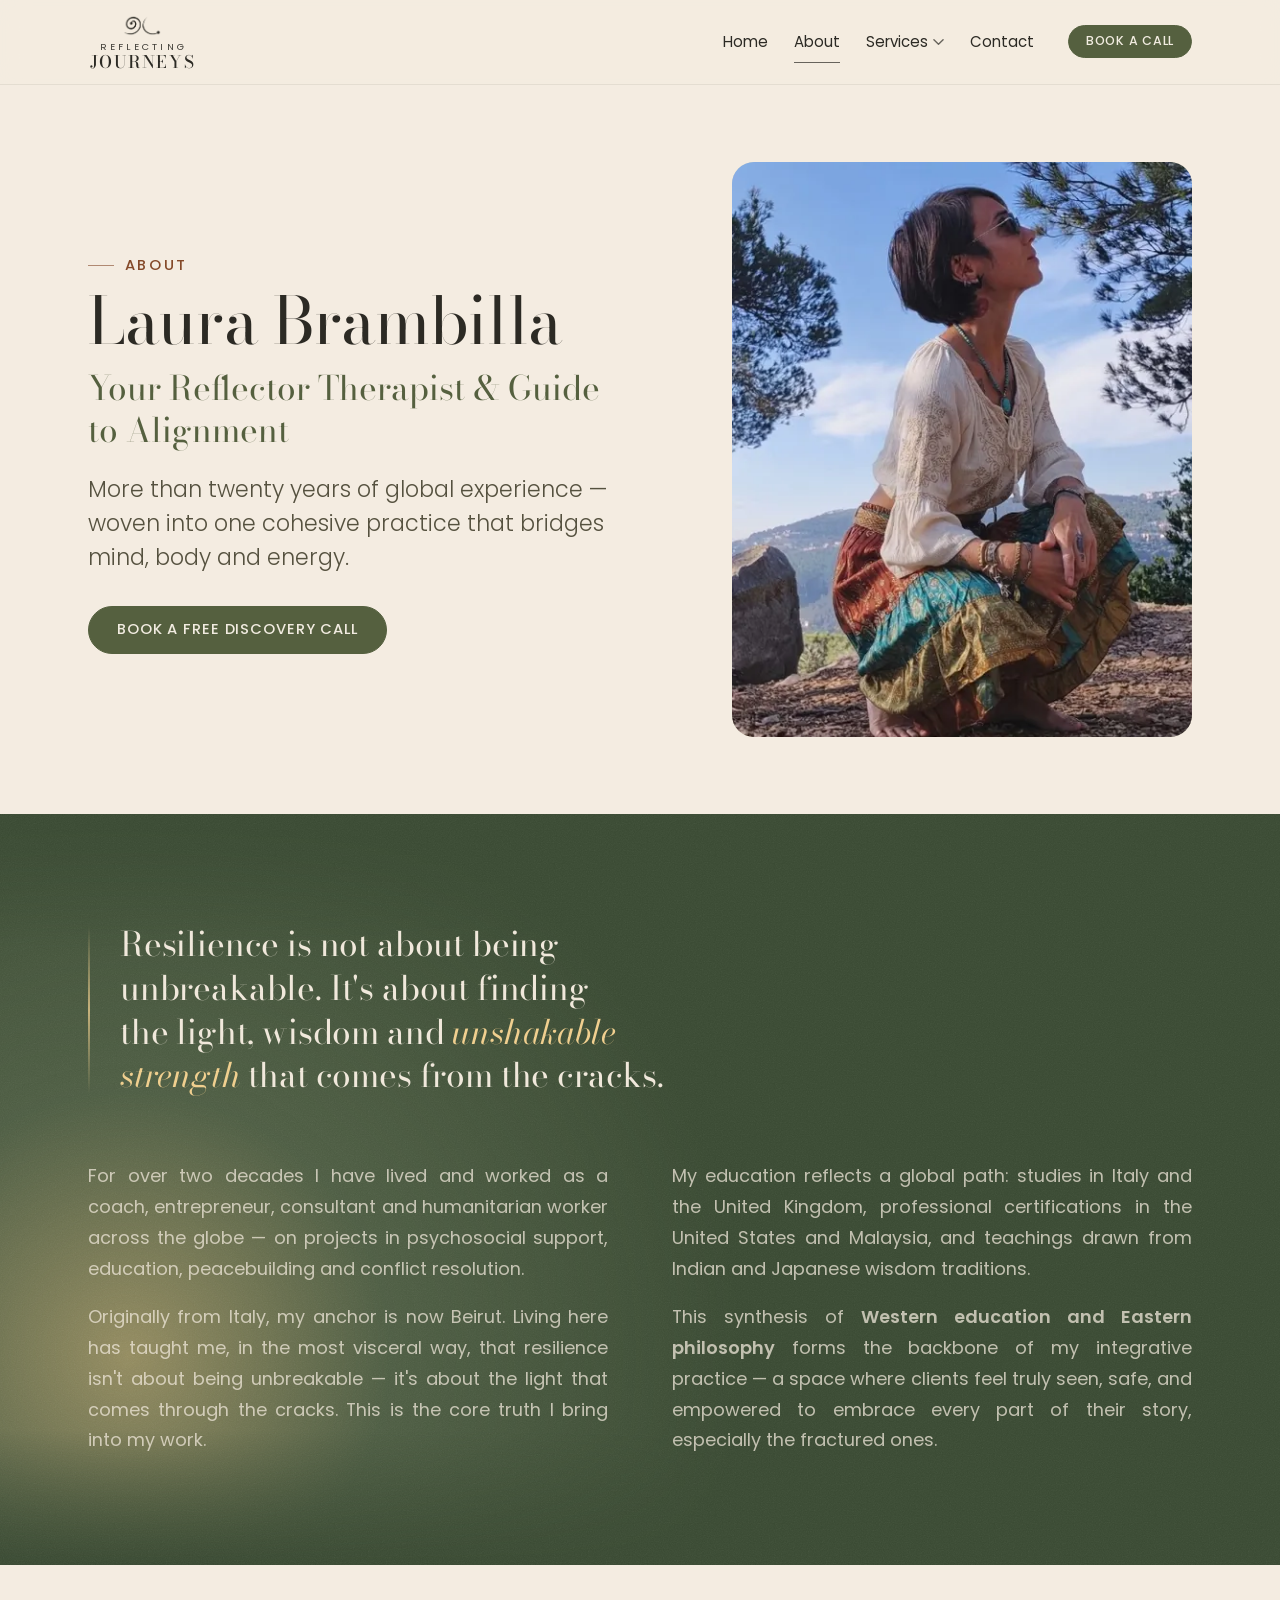
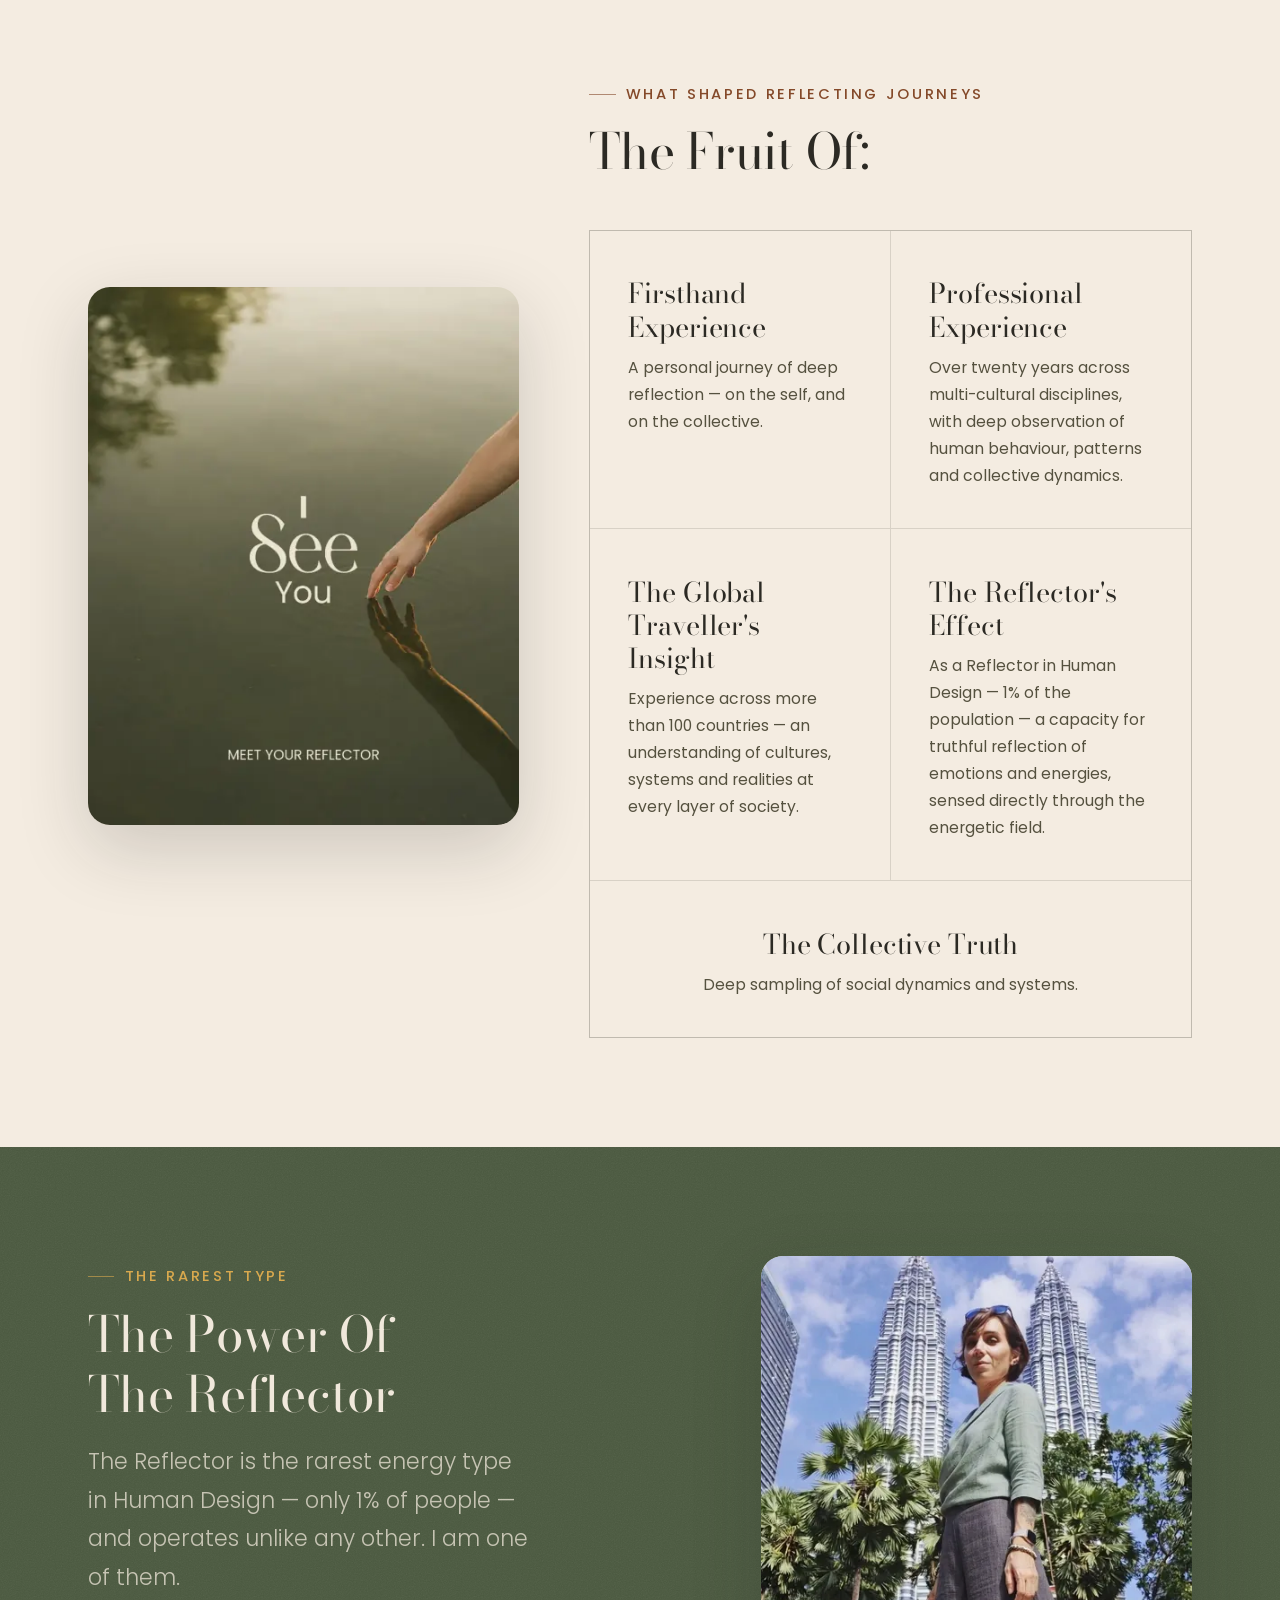
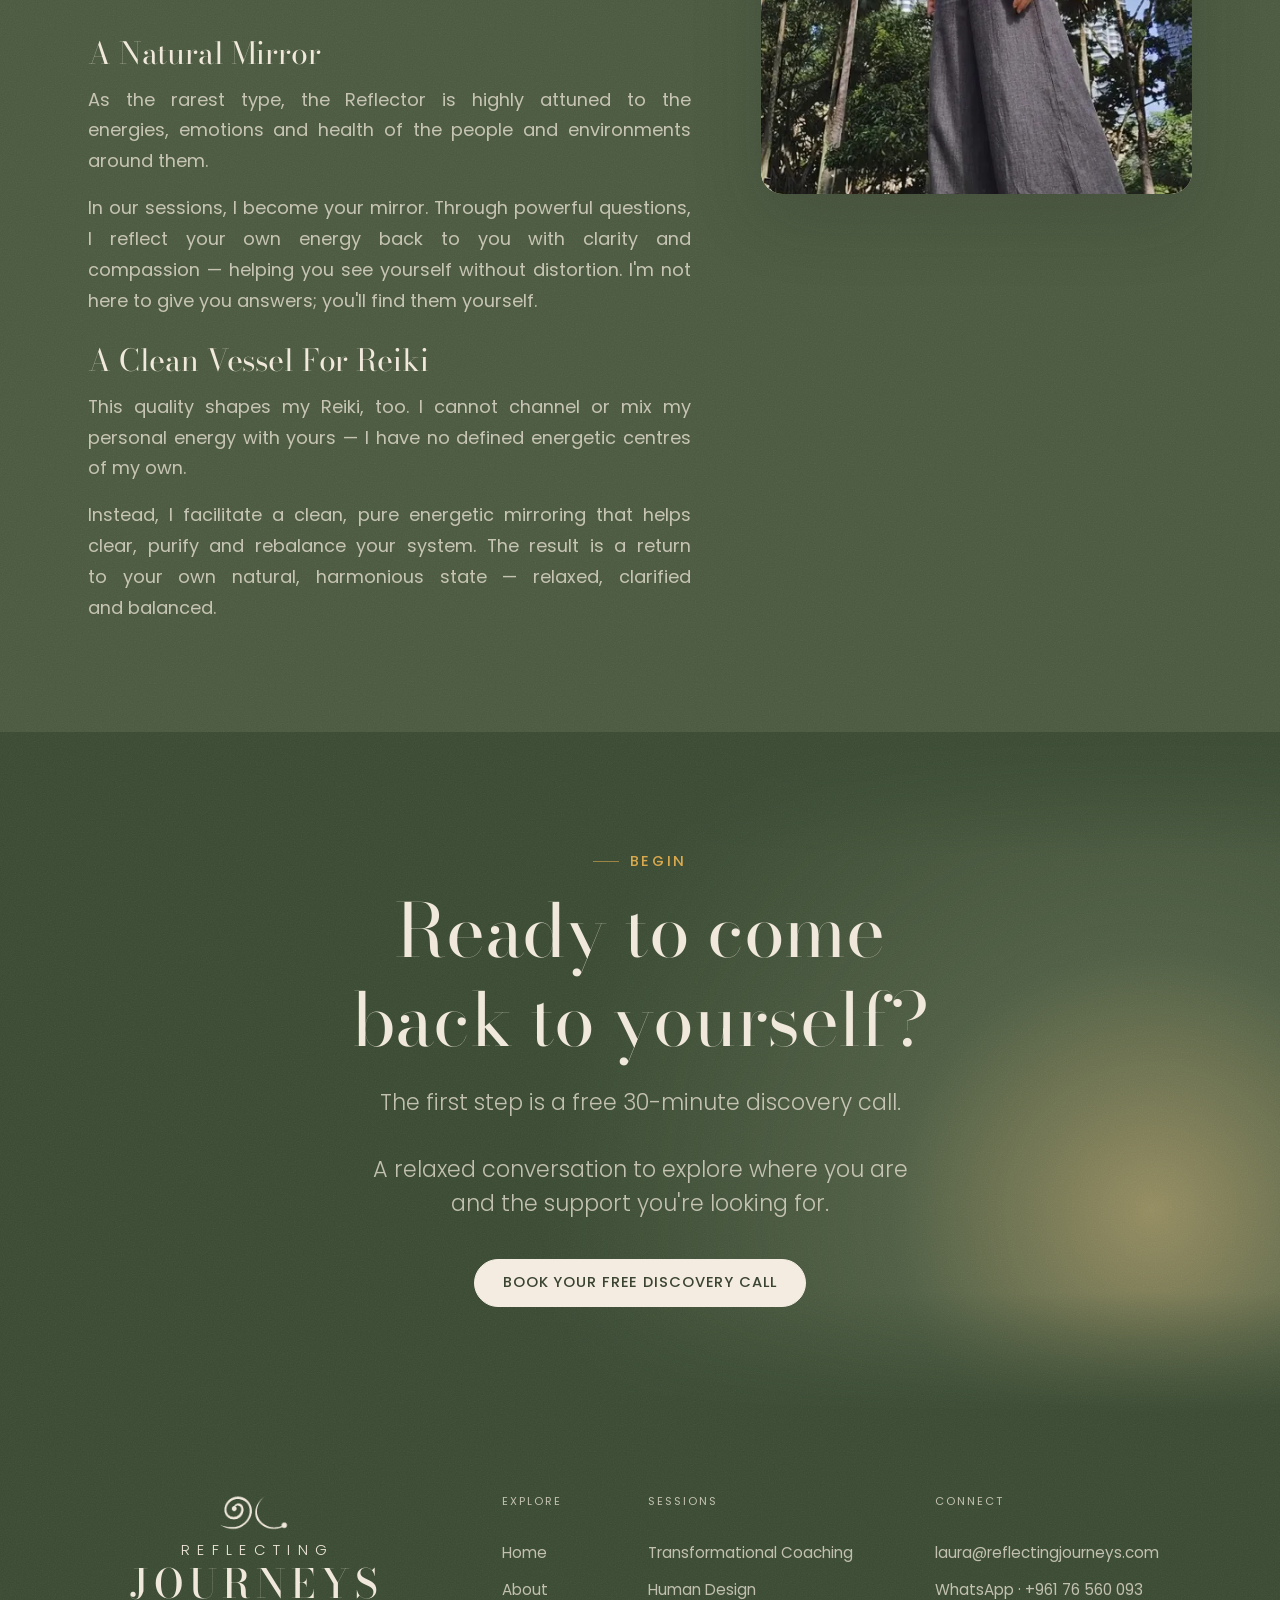
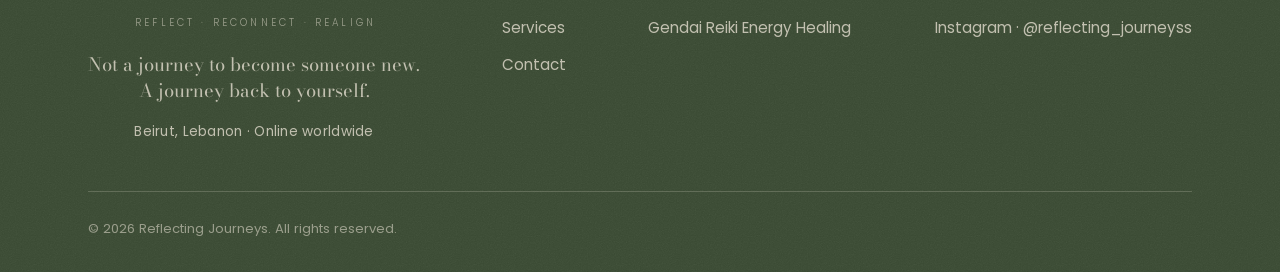
==== commit a333ae08: "Responsive images: WebP variants (480/720/960) with srcset - Every content image gets pre-sized WebP" ====
--- a/about.html
+++ b/about.html
@@ -102,7 +102,7 @@
       </div>
       <figure class="editorial-image editorial-image--rounded is-zoom page-hero__image" style="--ar: 4/5; --pos: 50% 20%"
               data-reveal="mask" data-placeholder="Laura — portrait">
-        <img src="images/uploads/laura-nature.jpg" data-cms-img="images.about.main" alt="Laura Brambilla outdoors in nature" loading="lazy" decoding="async" />
+        <img src="images/uploads/laura-nature.jpg" srcset="images/resp/laura-nature-480.webp 480w, images/resp/laura-nature-497.webp 497w" sizes="(max-width: 800px) 92vw, 460px" data-cms-img="images.about.main" alt="Laura Brambilla outdoors in nature" loading="lazy" decoding="async" />
       </figure>
     </div>
   </section>
@@ -167,7 +167,7 @@
     <section class="poster-moment bg-sage">
       <div class="container">
         <figure class="poster-figure" data-reveal>
-          <img src="images/brand/i-see-you.webp" alt="I See You — meet your Reflector" loading="lazy" decoding="async" />
+          <img src="images/brand/i-see-you.webp" srcset="images/resp/i-see-you-480.webp 480w, images/resp/i-see-you-720.webp 720w, images/resp/i-see-you-960.webp 960w" sizes="(max-width: 800px) 92vw, 460px" alt="I See You — meet your Reflector" loading="lazy" decoding="async" />
         </figure>
       </div>
     </section>
@@ -202,7 +202,7 @@
     <section class="poster-moment bg-cream-2">
       <div class="container">
         <figure class="poster-figure" data-reveal>
-          <img src="images/uploads/laura-towers.jpg" alt="Laura Brambilla standing before the Petronas Twin Towers" loading="lazy" decoding="async" style="object-position: 50% 28%" />
+          <img src="images/uploads/laura-towers.jpg" srcset="images/resp/laura-towers-480.webp 480w, images/resp/laura-towers-511.webp 511w" sizes="(max-width: 800px) 92vw, 460px" alt="Laura Brambilla standing before the Petronas Twin Towers" loading="lazy" decoding="async" style="object-position: 50% 28%" />
         </figure>
       </div>
     </section>
--- a/styles.css
+++ b/styles.css
@@ -1721,3 +1721,18 @@
   .hero__copy { max-width: 40rem; }
   .hero__title--statement .ln { text-wrap: balance; }
 }
+
+@media (min-width: 1000px) {
+  /* Contact: brand image + map as two framed panels inside the shared frame.
+     (Full-width, the photo's emblem scaled up to ~550px on large screens.) */
+  .contact-visuals {
+    display: grid; grid-template-columns: minmax(0, 5fr) minmax(0, 7fr); gap: 1.5rem;
+    max-width: var(--container); margin-inline: auto;
+    padding: 0 var(--gutter) var(--section-pad);
+  }
+  .contact-visuals .contact-image,
+  .contact-visuals .map-section { border-radius: var(--radius-lg); overflow: hidden; }
+  .contact-visuals .contact-image img,
+  .contact-visuals .map-frame { height: clamp(420px, 42vw, 560px); }
+  .contact-visuals .map-badge { left: 1.5rem; bottom: 1.5rem; }
+}
